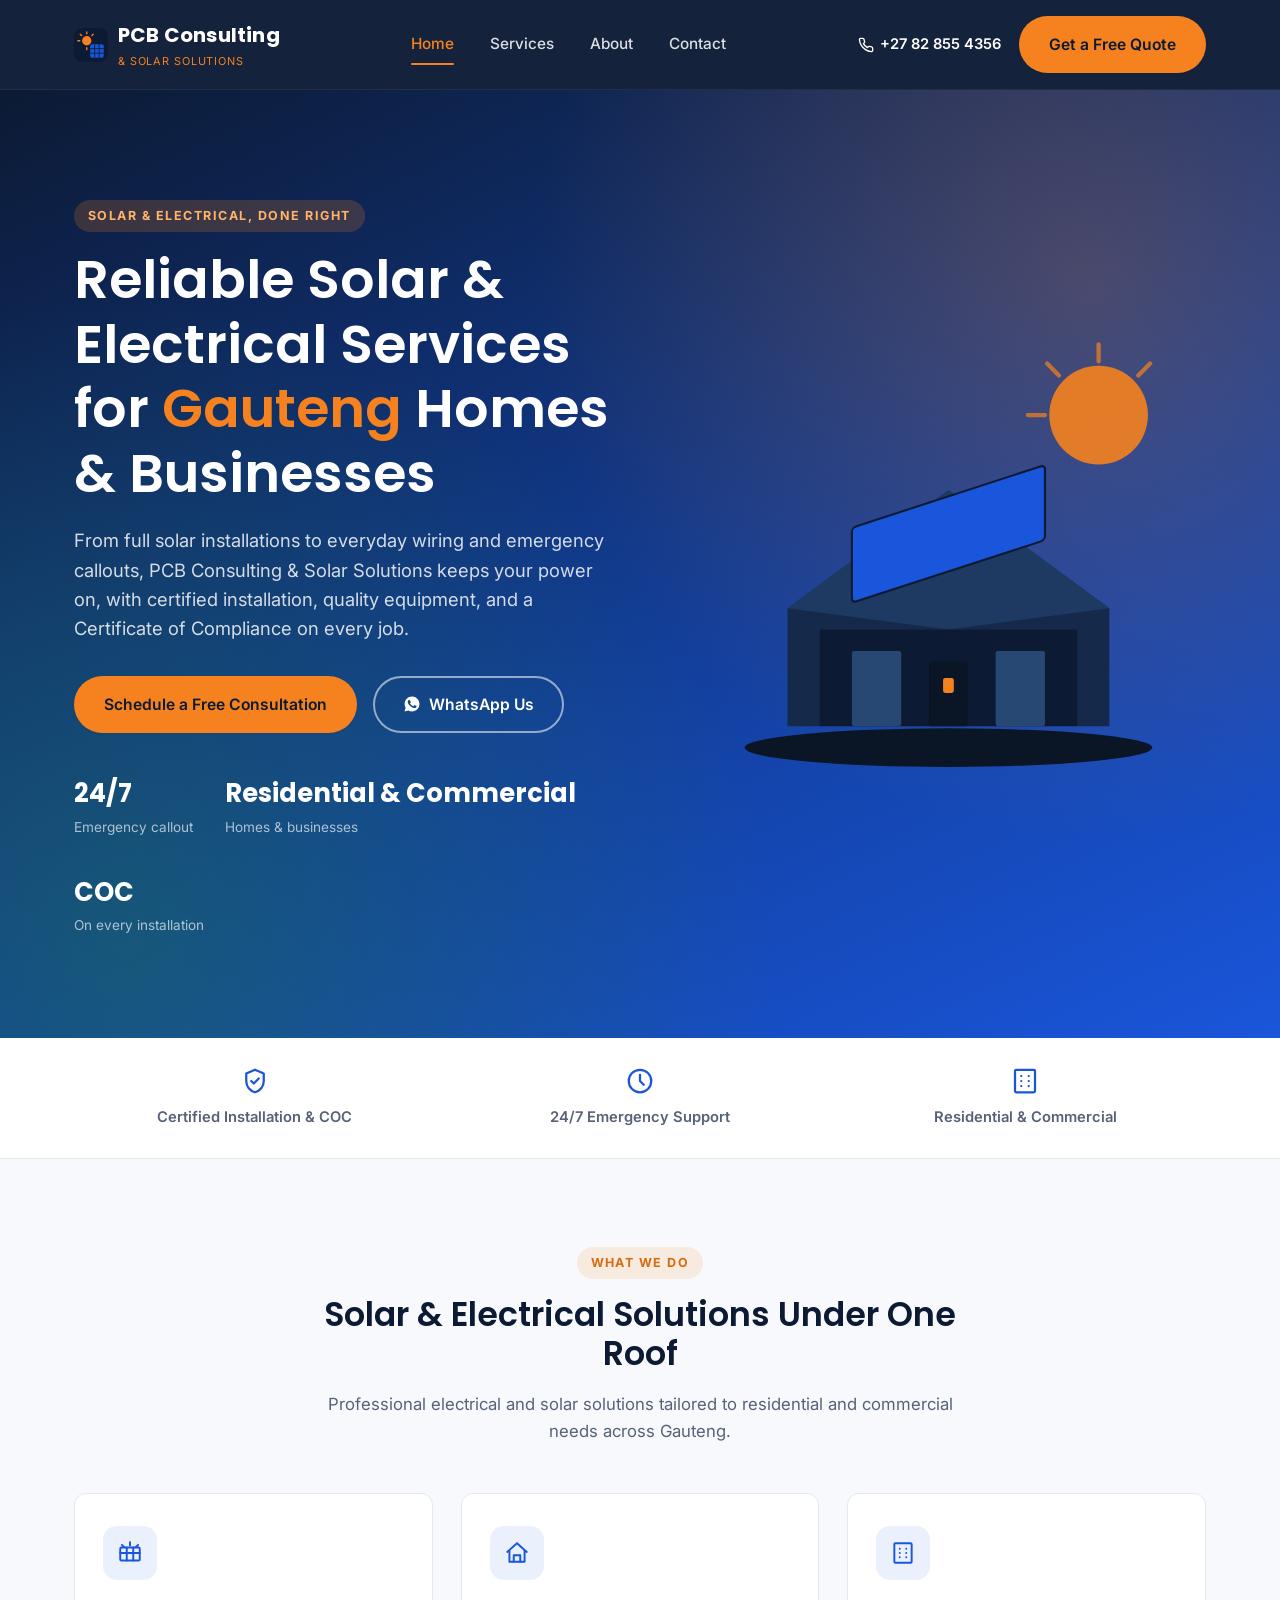
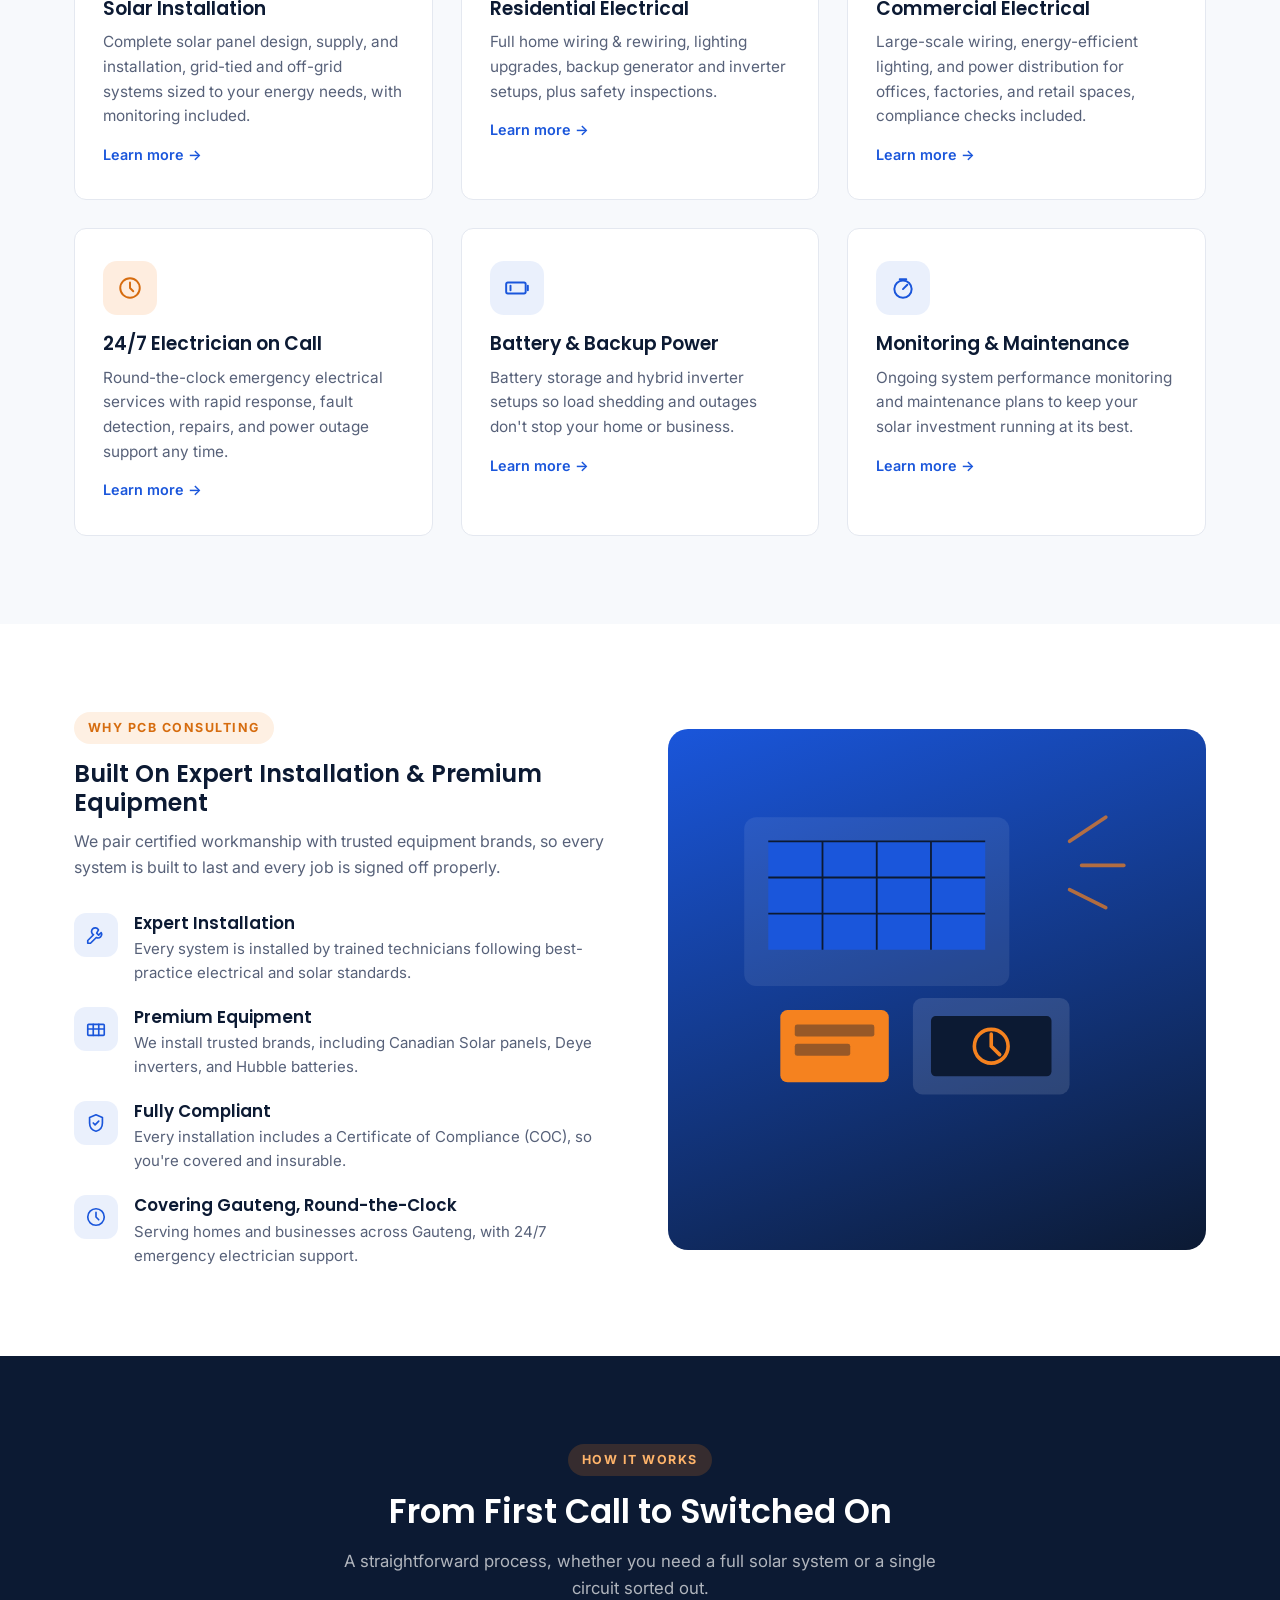
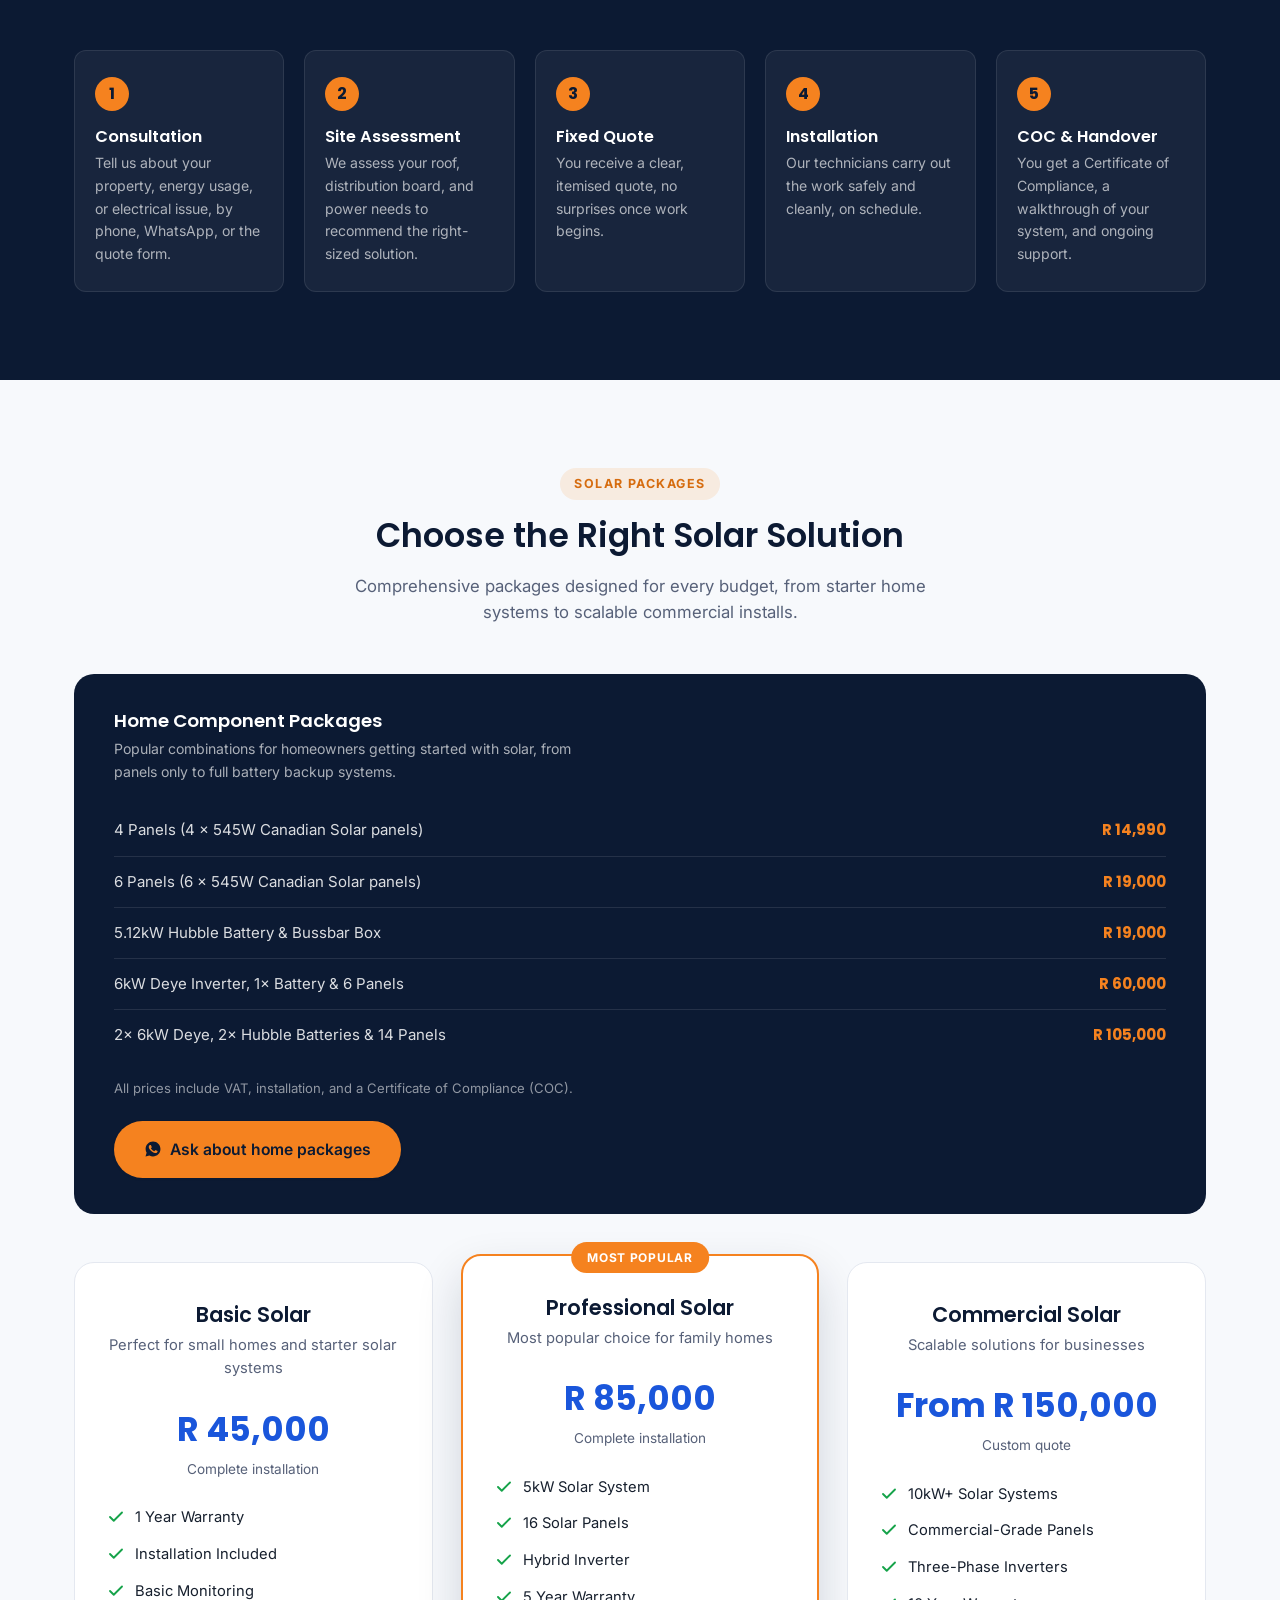
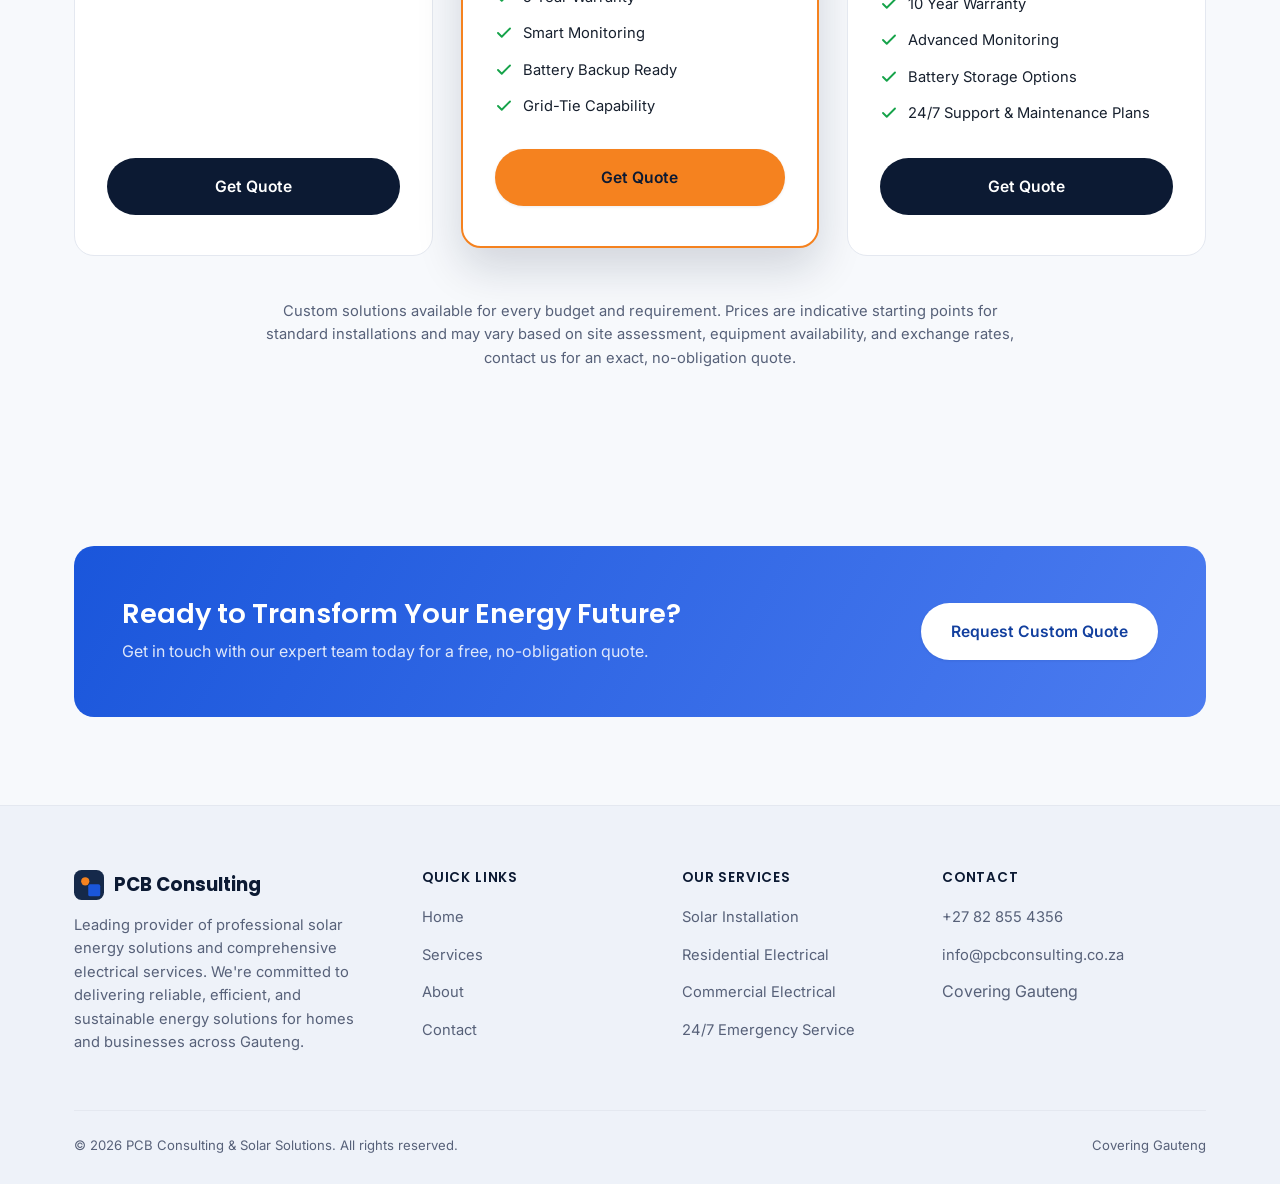
==== index.html @ 0353c585 "Content and design revisions from client feedback - Swap battery brand references from Shoto to Hubb" ====
<!DOCTYPE html>
<html lang="en-ZA">
<head>
<meta charset="UTF-8">
<meta name="viewport" content="width=device-width, initial-scale=1.0">
<title>PCB Consulting &amp; Solar Solutions | Solar &amp; Electrical Installers, Gauteng</title>
<meta name="description" content="PCB Consulting &amp; Solar Solutions provides residential and commercial solar installation, electrical wiring, and 24/7 emergency electrician services across Gauteng.">
<link rel="icon" type="image/svg+xml" href="favicon.svg">
<link rel="preconnect" href="https://fonts.googleapis.com">
<link rel="preconnect" href="https://fonts.gstatic.com" crossorigin>
<link href="https://fonts.googleapis.com/css2?family=Poppins:wght@500;600;700&family=Inter:wght@400;500;600;700&display=swap" rel="stylesheet">
<link rel="stylesheet" href="css/style.css">
</head>
<body>

<header class="site-header">
  <div class="nav-wrap">
    <a href="index.html" class="logo">
      <svg class="logo-mark" viewBox="0 0 40 40" fill="none" xmlns="http://www.w3.org/2000/svg" aria-hidden="true">
        <rect width="40" height="40" rx="10" fill="#0c1a33"/>
        <circle cx="15" cy="15" r="5.5" fill="#f5821f"/>
        <g stroke="#f5821f" stroke-width="1.6" stroke-linecap="round">
          <line x1="15" y1="4.5" x2="15" y2="6.8"/>
          <line x1="15" y1="23.2" x2="15" y2="25.5"/>
          <line x1="4.5" y1="15" x2="6.8" y2="15"/>
          <line x1="7.4" y1="7.4" x2="9" y2="9"/>
          <line x1="21" y1="21" x2="22.6" y2="22.6"/>
          <line x1="22.6" y1="7.4" x2="21" y2="9"/>
        </g>
        <g transform="translate(19,19)">
          <rect x="0" y="0" width="16" height="16" rx="2.5" fill="#1a56db"/>
          <path d="M0 5.3h16M0 10.6h16M5.3 0v16M10.6 0v16" stroke="#0c1a33" stroke-width="1"/>
        </g>
      </svg>
      <span>PCB Consulting<span class="logo-sub">&amp; Solar Solutions</span></span>
    </a>

    <nav class="nav-links" id="nav-links">
      <a href="index.html" class="active">Home</a>
      <a href="services.html">Services</a>
      <a href="about.html">About</a>
      <a href="contact.html">Contact</a>
    </nav>

    <div class="nav-actions">
      <a class="nav-phone" href="tel:+27828554356">
        <svg width="16" height="16" viewBox="0 0 24 24" fill="none" stroke="currentColor" stroke-width="2" stroke-linecap="round" stroke-linejoin="round"><path d="M22 16.92v3a2 2 0 01-2.18 2 19.79 19.79 0 01-8.63-3.07 19.5 19.5 0 01-6-6 19.79 19.79 0 01-3.07-8.67A2 2 0 014.11 2h3a2 2 0 012 1.72c.127.96.362 1.903.7 2.81a2 2 0 01-.45 2.11L8.09 9.91a16 16 0 006 6l1.27-1.27a2 2 0 012.11-.45c.907.338 1.85.573 2.81.7A2 2 0 0122 16.92z"/></svg>
        +27 82 855 4356
      </a>
      <a href="contact.html" class="btn btn-primary">Get a Free Quote</a>
      <button class="nav-toggle" id="nav-toggle" aria-label="Toggle navigation menu" aria-expanded="false" aria-controls="nav-links">
        <svg viewBox="0 0 24 24" fill="none" stroke="currentColor" stroke-width="2" stroke-linecap="round"><line x1="3" y1="6" x2="21" y2="6"/><line x1="3" y1="12" x2="21" y2="12"/><line x1="3" y1="18" x2="21" y2="18"/></svg>
      </button>
    </div>
  </div>
</header>

<!-- ===================== HERO ===================== -->
<section class="hero">
  <div class="container hero-grid">
    <div class="hero-copy">
      <span class="eyebrow" style="background:rgba(245,130,31,0.2); color:#ffb46a;">Solar &amp; Electrical, Done Right</span>
      <h1>Reliable Solar &amp; Electrical Services for <span>Gauteng</span> Homes &amp; Businesses</h1>
      <p class="hero-lede">From full solar installations to everyday wiring and emergency callouts, PCB Consulting &amp; Solar Solutions keeps your power on, with certified installation, quality equipment, and a Certificate of Compliance on every job.</p>
      <div class="hero-ctas">
        <a href="contact.html" class="btn btn-primary">Schedule a Free Consultation</a>
        <a href="https://wa.me/27828554356?text=Hi%20PCB%20Consulting%2C%20I%27d%20like%20a%20quote." target="_blank" rel="noopener" class="btn btn-outline">
          <svg width="18" height="18" viewBox="0 0 24 24" fill="currentColor" aria-hidden="true"><path d="M12.04 2C6.58 2 2.13 6.45 2.13 11.91c0 1.85.5 3.58 1.36 5.07L2 22l5.2-1.36a9.9 9.9 0 004.84 1.24h.01c5.46 0 9.9-4.45 9.9-9.91C21.96 6.45 17.5 2 12.04 2zm5.8 14.02c-.24.68-1.4 1.3-1.93 1.36-.5.06-1.03.24-3.46-.72-2.9-1.15-4.76-4.08-4.9-4.27-.14-.19-1.17-1.56-1.17-2.98 0-1.42.74-2.11 1-2.4.26-.29.57-.36.76-.36.19 0 .38 0 .55.01.18.01.42-.07.65.5.24.58.82 2 .89 2.14.07.14.12.31.02.5-.1.19-.15.31-.29.48-.15.17-.31.38-.44.51-.15.15-.3.31-.13.6.17.29.76 1.25 1.63 2.02 1.12 1 2.06 1.31 2.35 1.46.29.15.46.13.63-.08.17-.21.72-.84.92-1.13.19-.29.38-.24.64-.14.26.1 1.66.78 1.94.92.29.14.48.21.55.33.07.12.07.68-.17 1.36z"/></svg>
          WhatsApp Us
        </a>
      </div>
      <div class="hero-stats">
        <div class="hero-stat"><strong>24/7</strong><span>Emergency callout</span></div>
        <div class="hero-stat"><strong>Residential &amp; Commercial</strong><span>Homes &amp; businesses</span></div>
        <div class="hero-stat"><strong>COC</strong><span>On every installation</span></div>
      </div>
    </div>
    <div class="hero-art">
      <svg viewBox="0 0 480 420" fill="none" xmlns="http://www.w3.org/2000/svg" role="img" aria-label="Illustration of a house with rooftop solar panels and the sun">
        <ellipse cx="240" cy="380" rx="190" ry="18" fill="#0a1626"/>
        <circle cx="380" cy="70" r="46" fill="#f5821f" opacity="0.9"/>
        <g stroke="#f5821f" stroke-width="4" stroke-linecap="round" opacity="0.7">
          <line x1="380" y1="4" x2="380" y2="20"/>
          <line x1="314" y1="70" x2="330" y2="70"/>
          <line x1="332" y1="22" x2="343" y2="33"/>
          <line x1="428" y1="22" x2="417" y2="33"/>
        </g>
        <path d="M90 250 L240 140 L390 250 V360 H90 Z" fill="#15294a"/>
        <path d="M90 250 L240 140 L390 250 L240 270 Z" fill="#1e3a63"/>
        <rect x="120" y="270" width="240" height="90" fill="#0c1a33"/>
        <g transform="translate(150,175)">
          <rect x="0" y="0" width="180" height="70" rx="4" fill="#1a56db" stroke="#0c1a33" stroke-width="2" transform="skewY(-18)"/>
        </g>
        <g fill="#274873">
          <rect x="150" y="290" width="46" height="70" rx="2"/>
          <rect x="284" y="290" width="46" height="70" rx="2"/>
        </g>
        <rect x="222" y="300" width="36" height="60" rx="2" fill="#0a1626"/>
        <rect x="235" y="315" width="10" height="14" rx="2" fill="#f5821f"/>
      </svg>
    </div>
  </div>
</section>

<!-- ===================== TRUST BAR ===================== -->
<section class="trust-bar">
  <div class="container trust-grid">
    <div class="trust-item">
      <svg viewBox="0 0 24 24" fill="none" stroke="currentColor" stroke-width="1.8" stroke-linecap="round" stroke-linejoin="round"><path d="M12 3l7 3v6c0 4.5-3 8-7 9-4-1-7-4.5-7-9V6l7-3z"/><path d="M9 12l2 2 4-4"/></svg>
      Certified Installation &amp; COC
    </div>
    <div class="trust-item">
      <svg viewBox="0 0 24 24" fill="none" stroke="currentColor" stroke-width="1.8" stroke-linecap="round" stroke-linejoin="round"><circle cx="12" cy="12" r="9"/><path d="M12 7v5l3 3"/></svg>
      24/7 Emergency Support
    </div>
    <div class="trust-item">
      <svg viewBox="0 0 24 24" fill="none" stroke="currentColor" stroke-width="1.8" stroke-linecap="round" stroke-linejoin="round"><rect x="4" y="3" width="16" height="18" rx="1"/><path d="M9 8h.01M9 12h.01M9 16h.01M15 8h.01M15 12h.01M15 16h.01"/></svg>
      Residential &amp; Commercial
    </div>
  </div>
</section>

<!-- ===================== SERVICES OVERVIEW ===================== -->
<section class="services-section">
  <div class="container">
    <div class="section-head" data-reveal>
      <span class="eyebrow">What We Do</span>
      <h2>Solar &amp; Electrical Solutions Under One Roof</h2>
      <p>Professional electrical and solar solutions tailored to residential and commercial needs across Gauteng.</p>
    </div>
    <div class="grid-3">
      <div class="card" data-reveal>
        <div class="icon-badge">
          <svg viewBox="0 0 24 24" fill="none" stroke="currentColor" stroke-width="1.8" stroke-linecap="round" stroke-linejoin="round"><rect x="3" y="7" width="18" height="12" rx="1"/><path d="M3 12h18M9 7v12M15 7v12"/><path d="M12 2v3M4.5 4.5l2 2M19.5 4.5l-2 2"/></svg>
        </div>
        <h3>Solar Installation</h3>
        <p>Complete solar panel design, supply, and installation, grid-tied and off-grid systems sized to your energy needs, with monitoring included.</p>
        <a href="services.html#solar" class="card-link">Learn more →</a>
      </div>
      <div class="card" data-reveal>
        <div class="icon-badge">
          <svg viewBox="0 0 24 24" fill="none" stroke="currentColor" stroke-width="1.8" stroke-linecap="round" stroke-linejoin="round"><path d="M3 11l9-8 9 8"/><path d="M5 10v10h14V10"/><path d="M9 20v-6h6v6"/></svg>
        </div>
        <h3>Residential Electrical</h3>
        <p>Full home wiring &amp; rewiring, lighting upgrades, backup generator and inverter setups, plus safety inspections.</p>
        <a href="services.html#residential" class="card-link">Learn more →</a>
      </div>
      <div class="card" data-reveal>
        <div class="icon-badge">
          <svg viewBox="0 0 24 24" fill="none" stroke="currentColor" stroke-width="1.8" stroke-linecap="round" stroke-linejoin="round"><rect x="4" y="3" width="16" height="18" rx="1"/><path d="M9 8h.01M9 12h.01M9 16h.01M15 8h.01M15 12h.01M15 16h.01"/></svg>
        </div>
        <h3>Commercial Electrical</h3>
        <p>Large-scale wiring, energy-efficient lighting, and power distribution for offices, factories, and retail spaces, compliance checks included.</p>
        <a href="services.html#commercial" class="card-link">Learn more →</a>
      </div>
      <div class="card" data-reveal>
        <div class="icon-badge gold">
          <svg viewBox="0 0 24 24" fill="none" stroke="currentColor" stroke-width="1.8" stroke-linecap="round" stroke-linejoin="round"><circle cx="12" cy="12" r="9"/><path d="M12 7v5l3 3"/></svg>
        </div>
        <h3>24/7 Electrician on Call</h3>
        <p>Round-the-clock emergency electrical services with rapid response, fault detection, repairs, and power outage support any time.</p>
        <a href="services.html#emergency" class="card-link">Learn more →</a>
      </div>
      <div class="card" data-reveal>
        <div class="icon-badge">
          <svg viewBox="0 0 24 24" fill="none" stroke="currentColor" stroke-width="1.8" stroke-linecap="round" stroke-linejoin="round"><rect x="2" y="7" width="18" height="10" rx="1.5"/><line x1="22" y1="10" x2="22" y2="14"/><line x1="6" y1="10" x2="6" y2="14"/></svg>
        </div>
        <h3>Battery &amp; Backup Power</h3>
        <p>Battery storage and hybrid inverter setups so load shedding and outages don't stop your home or business.</p>
        <a href="services.html#solar" class="card-link">Learn more →</a>
      </div>
      <div class="card" data-reveal>
        <div class="icon-badge">
          <svg viewBox="0 0 24 24" fill="none" stroke="currentColor" stroke-width="1.8" stroke-linecap="round" stroke-linejoin="round"><circle cx="12" cy="13" r="8"/><path d="M12 13l4-4"/><path d="M9 4h6"/></svg>
        </div>
        <h3>Monitoring &amp; Maintenance</h3>
        <p>Ongoing system performance monitoring and maintenance plans to keep your solar investment running at its best.</p>
        <a href="services.html#solar" class="card-link">Learn more →</a>
      </div>
    </div>
  </div>
</section>

<!-- ===================== WHY CHOOSE US ===================== -->
<section class="why-section">
  <div class="container why-grid">
    <div data-reveal>
      <span class="eyebrow">Why PCB Consulting</span>
      <h2>Built On Expert Installation &amp; Premium Equipment</h2>
      <p style="color:var(--color-text-muted); margin-bottom:32px;">We pair certified workmanship with trusted equipment brands, so every system is built to last and every job is signed off properly.</p>
      <div class="why-list">
        <div class="why-item">
          <div class="icon-badge">
            <svg viewBox="0 0 24 24" fill="none" stroke="currentColor" stroke-width="1.8" stroke-linecap="round" stroke-linejoin="round"><path d="M14.7 6.3a4 4 0 10-5.4 5.4L3 18v3h3l6.3-6.3a4 4 0 005.4-5.4l-2.83 2.83-2.12-2.12L14.7 6.3z"/></svg>
          </div>
          <div>
            <h4>Expert Installation</h4>
            <p>Every system is installed by trained technicians following best-practice electrical and solar standards.</p>
          </div>
        </div>
        <div class="why-item">
          <div class="icon-badge">
            <svg viewBox="0 0 24 24" fill="none" stroke="currentColor" stroke-width="1.8" stroke-linecap="round" stroke-linejoin="round"><rect x="3" y="7" width="18" height="12" rx="1"/><path d="M3 12h18M9 7v12M15 7v12"/></svg>
          </div>
          <div>
            <h4>Premium Equipment</h4>
            <p>We install trusted brands, including Canadian Solar panels, Deye inverters, and Hubble batteries.</p>
          </div>
        </div>
        <div class="why-item">
          <div class="icon-badge">
            <svg viewBox="0 0 24 24" fill="none" stroke="currentColor" stroke-width="1.8" stroke-linecap="round" stroke-linejoin="round"><path d="M12 3l7 3v6c0 4.5-3 8-7 9-4-1-7-4.5-7-9V6l7-3z"/><path d="M9 12l2 2 4-4"/></svg>
          </div>
          <div>
            <h4>Fully Compliant</h4>
            <p>Every installation includes a Certificate of Compliance (COC), so you're covered and insurable.</p>
          </div>
        </div>
        <div class="why-item">
          <div class="icon-badge">
            <svg viewBox="0 0 24 24" fill="none" stroke="currentColor" stroke-width="1.8" stroke-linecap="round" stroke-linejoin="round"><circle cx="12" cy="12" r="9"/><path d="M12 7v5l3 3"/></svg>
          </div>
          <div>
            <h4>Covering Gauteng, Round-the-Clock</h4>
            <p>Serving homes and businesses across Gauteng, with 24/7 emergency electrician support.</p>
          </div>
        </div>
      </div>
    </div>
    <div class="why-art" data-reveal>
      <svg viewBox="0 0 380 360" fill="none" xmlns="http://www.w3.org/2000/svg" role="img" aria-label="Illustration of solar panel and battery equipment">
        <rect x="30" y="40" width="220" height="140" rx="10" fill="#ffffff" fill-opacity="0.08"/>
        <path d="M50 60h180v90H50z" fill="#1a56db"/>
        <path d="M50 60h180M50 90h180M50 120h180M95 60v90M140 60v90M185 60v90" stroke="#0c1a33" stroke-width="1.5"/>
        <rect x="60" y="200" width="90" height="60" rx="6" fill="#f5821f"/>
        <rect x="72" y="212" width="66" height="10" rx="2" fill="#0c1a33" opacity="0.4"/>
        <rect x="72" y="228" width="46" height="10" rx="2" fill="#0c1a33" opacity="0.4"/>
        <rect x="170" y="190" width="130" height="80" rx="8" fill="#ffffff" fill-opacity="0.12"/>
        <rect x="185" y="205" width="100" height="50" rx="4" fill="#0c1a33"/>
        <circle cx="235" cy="230" r="14" fill="none" stroke="#f5821f" stroke-width="3"/>
        <path d="M235 220v10l7 7" stroke="#f5821f" stroke-width="3" stroke-linecap="round"/>
        <g stroke="#f5821f" stroke-width="3" stroke-linecap="round" opacity="0.7">
          <line x1="300" y1="60" x2="330" y2="40"/>
          <line x1="310" y1="80" x2="345" y2="80"/>
          <line x1="300" y1="100" x2="330" y2="115"/>
        </g>
      </svg>
    </div>
  </div>
</section>

<!-- ===================== PROCESS ===================== -->
<section class="process-section">
  <div class="container">
    <div class="section-head" data-reveal>
      <span class="eyebrow" style="background:rgba(245,130,31,0.18); color:#ffb46a;">How It Works</span>
      <h2>From First Call to Switched On</h2>
      <p>A straightforward process, whether you need a full solar system or a single circuit sorted out.</p>
    </div>
    <div class="process-steps">
      <div class="process-step" data-reveal>
        <span class="step-num">1</span>
        <h4>Consultation</h4>
        <p>Tell us about your property, energy usage, or electrical issue, by phone, WhatsApp, or the quote form.</p>
      </div>
      <div class="process-step" data-reveal>
        <span class="step-num">2</span>
        <h4>Site Assessment</h4>
        <p>We assess your roof, distribution board, and power needs to recommend the right-sized solution.</p>
      </div>
      <div class="process-step" data-reveal>
        <span class="step-num">3</span>
        <h4>Fixed Quote</h4>
        <p>You receive a clear, itemised quote, no surprises once work begins.</p>
      </div>
      <div class="process-step" data-reveal>
        <span class="step-num">4</span>
        <h4>Installation</h4>
        <p>Our technicians carry out the work safely and cleanly, on schedule.</p>
      </div>
      <div class="process-step" data-reveal>
        <span class="step-num">5</span>
        <h4>COC &amp; Handover</h4>
        <p>You get a Certificate of Compliance, a walkthrough of your system, and ongoing support.</p>
      </div>
    </div>
  </div>
</section>

<!-- ===================== PRICING ===================== -->
<section class="pricing-section">
  <div class="container">
    <div class="section-head" data-reveal>
      <span class="eyebrow">Solar Packages</span>
      <h2>Choose the Right Solar Solution</h2>
      <p>Comprehensive packages designed for every budget, from starter home systems to scalable commercial installs.</p>
    </div>

    <div class="spec-table-wrap" data-reveal>
      <div class="spec-table-head">
        <div>
          <h3>Home Component Packages</h3>
          <p>Popular combinations for homeowners getting started with solar, from panels only to full battery backup systems.</p>
        </div>
      </div>
      <table class="spec-table">
        <tbody>
          <tr><td>4 Panels (4 × 545W Canadian Solar panels)</td><td>R 14,990</td></tr>
          <tr><td>6 Panels (6 × 545W Canadian Solar panels)</td><td>R 19,000</td></tr>
          <tr><td>5.12kW Hubble Battery &amp; Bussbar Box</td><td>R 19,000</td></tr>
          <tr><td>6kW Deye Inverter, 1× Battery &amp; 6 Panels</td><td>R 60,000</td></tr>
          <tr><td>2× 6kW Deye, 2× Hubble Batteries &amp; 14 Panels</td><td>R 105,000</td></tr>
        </tbody>
      </table>
      <p class="spec-table-foot">All prices include VAT, installation, and a Certificate of Compliance (COC).</p>
      <div class="spec-table-cta">
        <a href="https://wa.me/27828554356?text=Hi%20PCB%20Consulting%2C%20I%27d%20like%20a%20quote%20on%20a%20home%20solar%20package." target="_blank" rel="noopener" class="btn btn-primary">
          <svg width="18" height="18" viewBox="0 0 24 24" fill="currentColor" aria-hidden="true"><path d="M12.04 2C6.58 2 2.13 6.45 2.13 11.91c0 1.85.5 3.58 1.36 5.07L2 22l5.2-1.36a9.9 9.9 0 004.84 1.24h.01c5.46 0 9.9-4.45 9.9-9.91C21.96 6.45 17.5 2 12.04 2zm5.8 14.02c-.24.68-1.4 1.3-1.93 1.36-.5.06-1.03.24-3.46-.72-2.9-1.15-4.76-4.08-4.9-4.27-.14-.19-1.17-1.56-1.17-2.98 0-1.42.74-2.11 1-2.4.26-.29.57-.36.76-.36.19 0 .38 0 .55.01.18.01.42-.07.65.5.24.58.82 2 .89 2.14.07.14.12.31.02.5-.1.19-.15.31-.29.48-.15.17-.31.38-.44.51-.15.15-.3.31-.13.6.17.29.76 1.25 1.63 2.02 1.12 1 2.06 1.31 2.35 1.46.29.15.46.13.63-.08.17-.21.72-.84.92-1.13.19-.29.38-.24.64-.14.26.1 1.66.78 1.94.92.29.14.48.21.55.33.07.12.07.68-.17 1.36z"/></svg>
          Ask about home packages
        </a>
      </div>
    </div>

    <div class="pricing-grid">
      <div class="pricing-card" data-reveal>
        <h3>Basic Solar</h3>
        <p class="pricing-tagline">Perfect for small homes and starter solar systems</p>
        <div class="price">R 45,000</div>
        <div class="price-sub">Complete installation</div>
        <ul class="pricing-features">
          <li><svg viewBox="0 0 24 24" fill="none" stroke="currentColor" stroke-width="2.5" stroke-linecap="round" stroke-linejoin="round"><polyline points="20 6 9 17 4 12"/></svg>1 Year Warranty</li>
          <li><svg viewBox="0 0 24 24" fill="none" stroke="currentColor" stroke-width="2.5" stroke-linecap="round" stroke-linejoin="round"><polyline points="20 6 9 17 4 12"/></svg>Installation Included</li>
          <li><svg viewBox="0 0 24 24" fill="none" stroke="currentColor" stroke-width="2.5" stroke-linecap="round" stroke-linejoin="round"><polyline points="20 6 9 17 4 12"/></svg>Basic Monitoring</li>
        </ul>
        <a href="contact.html?package=Basic%20Solar" class="btn btn-dark btn-block">Get Quote</a>
      </div>

      <div class="pricing-card featured" data-reveal>
        <span class="pricing-badge">Most Popular</span>
        <h3>Professional Solar</h3>
        <p class="pricing-tagline">Most popular choice for family homes</p>
        <div class="price">R 85,000</div>
        <div class="price-sub">Complete installation</div>
        <ul class="pricing-features">
          <li><svg viewBox="0 0 24 24" fill="none" stroke="currentColor" stroke-width="2.5" stroke-linecap="round" stroke-linejoin="round"><polyline points="20 6 9 17 4 12"/></svg>5kW Solar System</li>
          <li><svg viewBox="0 0 24 24" fill="none" stroke="currentColor" stroke-width="2.5" stroke-linecap="round" stroke-linejoin="round"><polyline points="20 6 9 17 4 12"/></svg>16 Solar Panels</li>
          <li><svg viewBox="0 0 24 24" fill="none" stroke="currentColor" stroke-width="2.5" stroke-linecap="round" stroke-linejoin="round"><polyline points="20 6 9 17 4 12"/></svg>Hybrid Inverter</li>
          <li><svg viewBox="0 0 24 24" fill="none" stroke="currentColor" stroke-width="2.5" stroke-linecap="round" stroke-linejoin="round"><polyline points="20 6 9 17 4 12"/></svg>5 Year Warranty</li>
          <li><svg viewBox="0 0 24 24" fill="none" stroke="currentColor" stroke-width="2.5" stroke-linecap="round" stroke-linejoin="round"><polyline points="20 6 9 17 4 12"/></svg>Smart Monitoring</li>
          <li><svg viewBox="0 0 24 24" fill="none" stroke="currentColor" stroke-width="2.5" stroke-linecap="round" stroke-linejoin="round"><polyline points="20 6 9 17 4 12"/></svg>Battery Backup Ready</li>
          <li><svg viewBox="0 0 24 24" fill="none" stroke="currentColor" stroke-width="2.5" stroke-linecap="round" stroke-linejoin="round"><polyline points="20 6 9 17 4 12"/></svg>Grid-Tie Capability</li>
        </ul>
        <a href="contact.html?package=Professional%20Solar" class="btn btn-primary btn-block">Get Quote</a>
      </div>

      <div class="pricing-card" data-reveal>
        <h3>Commercial Solar</h3>
        <p class="pricing-tagline">Scalable solutions for businesses</p>
        <div class="price">From R 150,000</div>
        <div class="price-sub">Custom quote</div>
        <ul class="pricing-features">
          <li><svg viewBox="0 0 24 24" fill="none" stroke="currentColor" stroke-width="2.5" stroke-linecap="round" stroke-linejoin="round"><polyline points="20 6 9 17 4 12"/></svg>10kW+ Solar Systems</li>
          <li><svg viewBox="0 0 24 24" fill="none" stroke="currentColor" stroke-width="2.5" stroke-linecap="round" stroke-linejoin="round"><polyline points="20 6 9 17 4 12"/></svg>Commercial-Grade Panels</li>
          <li><svg viewBox="0 0 24 24" fill="none" stroke="currentColor" stroke-width="2.5" stroke-linecap="round" stroke-linejoin="round"><polyline points="20 6 9 17 4 12"/></svg>Three-Phase Inverters</li>
          <li><svg viewBox="0 0 24 24" fill="none" stroke="currentColor" stroke-width="2.5" stroke-linecap="round" stroke-linejoin="round"><polyline points="20 6 9 17 4 12"/></svg>10 Year Warranty</li>
          <li><svg viewBox="0 0 24 24" fill="none" stroke="currentColor" stroke-width="2.5" stroke-linecap="round" stroke-linejoin="round"><polyline points="20 6 9 17 4 12"/></svg>Advanced Monitoring</li>
          <li><svg viewBox="0 0 24 24" fill="none" stroke="currentColor" stroke-width="2.5" stroke-linecap="round" stroke-linejoin="round"><polyline points="20 6 9 17 4 12"/></svg>Battery Storage Options</li>
          <li><svg viewBox="0 0 24 24" fill="none" stroke="currentColor" stroke-width="2.5" stroke-linecap="round" stroke-linejoin="round"><polyline points="20 6 9 17 4 12"/></svg>24/7 Support &amp; Maintenance Plans</li>
        </ul>
        <a href="contact.html?package=Commercial%20Solar" class="btn btn-dark btn-block">Get Quote</a>
      </div>
    </div>

    <p class="pricing-note" data-reveal>Custom solutions available for every budget and requirement. Prices are indicative starting points for standard installations and may vary based on site assessment, equipment availability, and exchange rates, contact us for an exact, no-obligation quote.</p>
  </div>
</section>

<!-- ===================== CTA BAND ===================== -->
<section>
  <div class="container">
    <div class="cta-band" data-reveal>
      <div>
        <h2>Ready to Transform Your Energy Future?</h2>
        <p>Get in touch with our expert team today for a free, no-obligation quote.</p>
      </div>
      <a href="contact.html" class="btn btn-primary">Request Custom Quote</a>
    </div>
  </div>
</section>

<footer class="site-footer">
  <div class="container">
    <div class="footer-grid">
      <div class="footer-about">
        <div class="footer-logo">
          <svg class="logo-mark" viewBox="0 0 40 40" fill="none" xmlns="http://www.w3.org/2000/svg" aria-hidden="true">
            <rect width="40" height="40" rx="10" fill="#15294a"/>
            <circle cx="15" cy="15" r="5.5" fill="#f5821f"/>
            <g transform="translate(19,19)"><rect x="0" y="0" width="16" height="16" rx="2.5" fill="#1a56db"/></g>
          </svg>
          PCB Consulting
        </div>
        <p>Leading provider of professional solar energy solutions and comprehensive electrical services. We're committed to delivering reliable, efficient, and sustainable energy solutions for homes and businesses across Gauteng.</p>
      </div>
      <div>
        <h4>Quick Links</h4>
        <ul>
          <li><a href="index.html">Home</a></li>
          <li><a href="services.html">Services</a></li>
          <li><a href="about.html">About</a></li>
          <li><a href="contact.html">Contact</a></li>
        </ul>
      </div>
      <div>
        <h4>Our Services</h4>
        <ul>
          <li><a href="services.html#solar">Solar Installation</a></li>
          <li><a href="services.html#residential">Residential Electrical</a></li>
          <li><a href="services.html#commercial">Commercial Electrical</a></li>
          <li><a href="services.html#emergency">24/7 Emergency Service</a></li>
        </ul>
      </div>
      <div>
        <h4>Contact</h4>
        <ul>
          <li><a href="tel:+27828554356">+27 82 855 4356</a></li>
          <li><a href="mailto:info@pcbconsulting.co.za">info@pcbconsulting.co.za</a></li>
          <li>Covering Gauteng</li>
        </ul>
      </div>
    </div>
    <div class="footer-bottom">
      <span>&copy; <span id="year">2026</span> PCB Consulting &amp; Solar Solutions. All rights reserved.</span>
      <span>Covering Gauteng</span>
    </div>
  </div>
</footer>

<script src="js/main.js"></script>
</body>
</html>
---- css/style.css ----
/* ==========================================================================
   PCB Consulting — Stylesheet
   ========================================================================== */

:root {
  /* Brand palette — matched to PCB Consulting logo (blue + orange) */
  --color-primary: #1a56db;       /* PCB blue */
  --color-primary-dark: #123f9e;
  --color-primary-light: #4c7cf0;
  --color-navy: #0c1a33;          /* deep navy for header/footer */
  --color-navy-light: #15294a;
  --color-accent: #f5821f;        /* solar orange */
  --color-accent-dark: #d66c0f;
  --color-bg: #f7f9fc;
  --color-surface: #ffffff;
  --color-text: #17202e;
  --color-text-muted: #576179;
  --color-border: #e4e8f0;
  --color-success: #16a34a;       /* checklist green */

  --font-heading: 'Poppins', 'Segoe UI', system-ui, sans-serif;
  --font-body: 'Inter', 'Segoe UI', system-ui, sans-serif;

  --radius-sm: 6px;
  --radius-md: 12px;
  --radius-lg: 20px;

  --shadow-sm: 0 1px 3px rgba(12, 26, 51, 0.08);
  --shadow-md: 0 8px 24px rgba(12, 26, 51, 0.10);
  --shadow-lg: 0 20px 45px rgba(12, 26, 51, 0.16);

  --container-width: 1180px;
}

/* ---- Reset ---- */
*, *::before, *::after { box-sizing: border-box; }
html { scroll-behavior: smooth; }
body {
  margin: 0;
  font-family: var(--font-body);
  color: var(--color-text);
  background: var(--color-bg);
  line-height: 1.6;
  -webkit-font-smoothing: antialiased;
}
img { max-width: 100%; display: block; }
a { color: inherit; text-decoration: none; }
ul { list-style: none; margin: 0; padding: 0; }
h1, h2, h3, h4 {
  font-family: var(--font-heading);
  line-height: 1.2;
  margin: 0 0 0.5em;
  color: var(--color-navy);
  font-weight: 600;
}
p { margin: 0 0 1em; }
button { font-family: inherit; }

.container {
  max-width: var(--container-width);
  margin: 0 auto;
  padding: 0 24px;
}

section { padding: 88px 0; }
@media (max-width: 768px) {
  section { padding: 56px 0; }
}

.eyebrow {
  display: inline-block;
  font-size: 0.78rem;
  font-weight: 700;
  letter-spacing: 0.12em;
  text-transform: uppercase;
  color: var(--color-accent-dark);
  background: rgba(245, 130, 31, 0.12);
  padding: 6px 14px;
  border-radius: 999px;
  margin-bottom: 16px;
}

.section-head {
  max-width: 640px;
  margin: 0 auto 48px;
  text-align: center;
}
.section-head h2 { font-size: clamp(1.7rem, 2.6vw, 2.4rem); }
.section-head p { color: var(--color-text-muted); font-size: 1.05rem; }
.section-head.align-left { margin: 0 0 40px; text-align: left; }

/* ---- Buttons ---- */
.btn {
  display: inline-flex;
  align-items: center;
  gap: 8px;
  padding: 14px 28px;
  border-radius: 999px;
  font-weight: 600;
  font-size: 0.98rem;
  border: 2px solid transparent;
  cursor: pointer;
  transition: transform 0.15s ease, box-shadow 0.15s ease, background 0.15s ease, color 0.15s ease, border-color 0.15s ease;
  white-space: nowrap;
}
.btn-primary {
  background: var(--color-accent);
  color: var(--color-navy);
  box-shadow: var(--shadow-sm);
}
.btn-primary:hover { background: var(--color-accent-dark); transform: translateY(-2px); box-shadow: var(--shadow-md); }

.btn-outline {
  background: transparent;
  border-color: rgba(255, 255, 255, 0.55);
  color: #fff;
}
.btn-outline:hover { background: rgba(255, 255, 255, 0.12); border-color: #fff; }

.btn-dark {
  background: var(--color-navy);
  color: #fff;
}
.btn-dark:hover { background: var(--color-primary-dark); transform: translateY(-2px); box-shadow: var(--shadow-md); }

.btn-block { width: 100%; justify-content: center; }

/* ==========================================================================
   Header / Nav
   ========================================================================== */
.site-header {
  position: sticky;
  top: 0;
  z-index: 1000;
  background: rgba(12, 26, 51, 0.96);
  backdrop-filter: blur(6px);
  border-bottom: 1px solid rgba(255, 255, 255, 0.06);
}
.nav-wrap {
  display: flex;
  align-items: center;
  justify-content: space-between;
  padding: 16px 24px;
  max-width: var(--container-width);
  margin: 0 auto;
}
.logo {
  display: flex;
  align-items: center;
  gap: 10px;
  font-family: var(--font-heading);
  font-weight: 700;
  font-size: 1.25rem;
  color: #fff;
  letter-spacing: 0.01em;
}
.logo .logo-mark { width: 34px; height: 34px; flex-shrink: 0; }
.logo .logo-sub {
  display: block;
  font-family: var(--font-body);
  font-weight: 400;
  font-size: 0.68rem;
  letter-spacing: 0.08em;
  text-transform: uppercase;
  color: var(--color-accent);
  margin-top: 2px;
}

.nav-links {
  display: flex;
  align-items: center;
  gap: 36px;
}
.nav-links a {
  color: rgba(255, 255, 255, 0.85);
  font-weight: 500;
  font-size: 0.96rem;
  position: relative;
  padding: 6px 0;
  transition: color 0.15s ease;
}
.nav-links a:hover { color: #fff; }
.nav-links a.active { color: var(--color-accent); }
.nav-links a.active::after {
  content: "";
  position: absolute;
  left: 0; right: 0; bottom: -2px;
  height: 2px;
  background: var(--color-accent);
  border-radius: 2px;
}

.nav-actions { display: flex; align-items: center; gap: 18px; }
.nav-phone {
  color: #fff;
  font-weight: 600;
  font-size: 0.92rem;
  display: none;
}
.nav-phone svg { vertical-align: -3px; margin-right: 6px; }

.nav-toggle {
  display: none;
  background: none;
  border: none;
  cursor: pointer;
  padding: 8px;
  color: #fff;
}
.nav-toggle svg { width: 26px; height: 26px; }

@media (min-width: 900px) {
  .nav-phone { display: inline-flex; align-items: center; }
}

@media (max-width: 900px) {
  .nav-links {
    position: absolute;
    top: 100%;
    left: 0; right: 0;
    background: var(--color-navy);
    flex-direction: column;
    align-items: flex-start;
    gap: 0;
    padding: 8px 24px 20px;
    display: none;
    border-bottom: 1px solid rgba(255,255,255,0.08);
  }
  .nav-links.open { display: flex; }
  .nav-links a { width: 100%; padding: 12px 0; border-bottom: 1px solid rgba(255,255,255,0.06); }
  .nav-actions .btn { display: none; }
  .nav-toggle { display: inline-flex; }
}

/* ==========================================================================
   Hero
   ========================================================================== */
.hero {
  position: relative;
  overflow: hidden;
  background: linear-gradient(155deg, var(--color-navy) 0%, var(--color-primary-dark) 58%, var(--color-primary) 100%);
  color: #fff;
  padding: 110px 0 100px;
}
.hero::before {
  content: "";
  position: absolute;
  inset: 0;
  background-image:
    radial-gradient(circle at 85% 20%, rgba(245, 130, 31, 0.25), transparent 42%),
    radial-gradient(circle at 10% 90%, rgba(27, 110, 84, 0.5), transparent 45%);
  pointer-events: none;
}
.hero-grid {
  position: relative;
  display: grid;
  grid-template-columns: 1.05fr 0.95fr;
  gap: 48px;
  align-items: center;
}
@media (max-width: 900px) {
  .hero-grid { grid-template-columns: 1fr; }
  .hero-art { order: -1; max-width: 360px; margin: 0 auto; }
}
.hero h1 {
  color: #fff;
  font-size: clamp(2.2rem, 4.2vw, 3.4rem);
  margin-bottom: 20px;
}
.hero h1 span { color: var(--color-accent); }
.hero-lede {
  font-size: 1.15rem;
  color: rgba(255, 255, 255, 0.82);
  max-width: 540px;
  margin-bottom: 32px;
}
.hero-ctas { display: flex; gap: 16px; flex-wrap: wrap; margin-bottom: 40px; }

.hero-stats {
  display: flex;
  gap: 32px;
  flex-wrap: wrap;
}
.hero-stat strong {
  display: block;
  font-family: var(--font-heading);
  font-size: 1.6rem;
  color: #fff;
}
.hero-stat span {
  font-size: 0.85rem;
  color: rgba(255, 255, 255, 0.65);
}

.hero-art svg { width: 100%; height: auto; }

/* ---- Trust bar ---- */
.trust-bar {
  background: var(--color-surface);
  border-bottom: 1px solid var(--color-border);
  padding: 28px 0;
}
.trust-grid {
  display: grid;
  grid-template-columns: repeat(3, 1fr);
  gap: 24px;
  text-align: center;
}
@media (max-width: 800px) { .trust-grid { grid-template-columns: 1fr; } }
.trust-item {
  display: flex;
  flex-direction: column;
  align-items: center;
  gap: 10px;
  color: var(--color-text-muted);
  font-weight: 600;
  font-size: 0.92rem;
}
.trust-item svg { width: 30px; height: 30px; color: var(--color-primary); }

/* ==========================================================================
   Cards / Grids
   ========================================================================== */
.grid-3 { display: grid; grid-template-columns: repeat(3, 1fr); gap: 28px; }
.grid-2 { display: grid; grid-template-columns: repeat(2, 1fr); gap: 28px; }
@media (max-width: 900px) { .grid-3 { grid-template-columns: repeat(2, 1fr); } }
@media (max-width: 640px) { .grid-3, .grid-2 { grid-template-columns: 1fr; } }

.card {
  background: var(--color-surface);
  border: 1px solid var(--color-border);
  border-radius: var(--radius-md);
  padding: 32px 28px;
  transition: transform 0.2s ease, box-shadow 0.2s ease;
}
.card:hover { transform: translateY(-4px); box-shadow: var(--shadow-md); }
.card .icon-badge { margin-bottom: 18px; }
.card h3 { font-size: 1.18rem; margin-bottom: 10px; }
.card p { color: var(--color-text-muted); font-size: 0.96rem; margin-bottom: 0; }
.card a.card-link {
  display: inline-block;
  margin-top: 14px;
  color: var(--color-primary);
  font-weight: 600;
  font-size: 0.9rem;
}

.icon-badge {
  width: 54px; height: 54px;
  border-radius: 14px;
  background: rgba(26, 86, 219, 0.09);
  color: var(--color-primary);
  display: flex; align-items: center; justify-content: center;
}
.icon-badge svg { width: 26px; height: 26px; }
.icon-badge.gold { background: rgba(245, 130, 31, 0.14); color: var(--color-accent-dark); }

/* ==========================================================================
   Services section (home preview)
   ========================================================================== */
.services-section { background: var(--color-bg); }

/* ---- Why choose us ---- */
.why-section { background: var(--color-surface); }
.why-grid {
  display: grid;
  grid-template-columns: 1fr 1fr;
  gap: 56px;
  align-items: center;
}
@media (max-width: 900px) { .why-grid { grid-template-columns: 1fr; } }
.why-list { display: flex; flex-direction: column; gap: 22px; }
.why-item { display: flex; gap: 16px; }
.why-item .icon-badge { flex-shrink: 0; width: 44px; height: 44px; border-radius: 12px; }
.why-item .icon-badge svg { width: 22px; height: 22px; }
.why-item h4 { margin-bottom: 4px; font-size: 1.05rem; }
.why-item p { color: var(--color-text-muted); font-size: 0.94rem; margin: 0; }

.why-art {
  background: linear-gradient(160deg, var(--color-primary) 0%, var(--color-navy) 100%);
  border-radius: var(--radius-lg);
  padding: 40px;
  color: #fff;
}
.why-art svg { width: 100%; height: auto; }

/* ---- Process ---- */
.process-section { background: var(--color-navy); color: #fff; }
.process-section .section-head h2 { color: #fff; }
.process-section .section-head p { color: rgba(255,255,255,0.68); }
.process-steps {
  display: grid;
  grid-template-columns: repeat(5, 1fr);
  gap: 20px;
  counter-reset: step;
}
@media (max-width: 1000px) { .process-steps { grid-template-columns: repeat(3, 1fr); } }
@media (max-width: 640px) { .process-steps { grid-template-columns: 1fr; } }
.process-step {
  background: rgba(255,255,255,0.05);
  border: 1px solid rgba(255,255,255,0.09);
  border-radius: var(--radius-md);
  padding: 26px 20px;
  position: relative;
}
.process-step .step-num {
  display: inline-flex;
  align-items: center;
  justify-content: center;
  width: 34px; height: 34px;
  border-radius: 50%;
  background: var(--color-accent);
  color: var(--color-navy);
  font-weight: 700;
  font-family: var(--font-heading);
  margin-bottom: 16px;
}
.process-step h4 { color: #fff; font-size: 1.02rem; margin-bottom: 6px; }
.process-step p { color: rgba(255,255,255,0.65); font-size: 0.88rem; margin: 0; }

/* ---- CTA band ---- */
.cta-band {
  background: linear-gradient(120deg, var(--color-primary) 0%, var(--color-primary-light) 100%);
  color: #fff;
  border-radius: var(--radius-lg);
  padding: 52px 48px;
  display: flex;
  align-items: center;
  justify-content: space-between;
  gap: 32px;
  flex-wrap: wrap;
}
.cta-band h2 { color: #fff; margin-bottom: 8px; font-size: 1.7rem; }
.cta-band p { color: rgba(255,255,255,0.85); margin: 0; }
.cta-band .btn-primary { background: #fff; color: var(--color-primary-dark); }
.cta-band .btn-primary:hover { background: var(--color-accent); color: var(--color-navy); }

/* ---- Testimonial / quote ---- */
.quote-section { background: var(--color-bg); }
.quote-card {
  background: var(--color-surface);
  border: 1px solid var(--color-border);
  border-radius: var(--radius-lg);
  padding: 48px;
  text-align: center;
  max-width: 760px;
  margin: 0 auto;
}
.quote-card svg.quote-mark { width: 34px; height: 34px; color: var(--color-accent); margin-bottom: 18px; }
.quote-card p.quote-text {
  font-family: var(--font-heading);
  font-size: 1.3rem;
  color: var(--color-navy);
  font-weight: 500;
  margin-bottom: 20px;
}
.quote-attrib { color: var(--color-text-muted); font-size: 0.9rem; }

/* ==========================================================================
   Page header (interior pages)
   ========================================================================== */
.page-header {
  background: linear-gradient(155deg, var(--color-navy) 0%, var(--color-primary-dark) 100%);
  color: #fff;
  padding: 72px 0 56px;
  text-align: center;
}
.page-header .eyebrow { background: rgba(245,166,35,0.18); }
.page-header h1 { color: #fff; font-size: clamp(1.9rem, 3.4vw, 2.7rem); margin-bottom: 12px; }
.page-header p { color: rgba(255,255,255,0.78); max-width: 620px; margin: 0 auto; }
.breadcrumb { font-size: 0.85rem; color: rgba(255,255,255,0.6); margin-bottom: 18px; }
.breadcrumb a { color: rgba(255,255,255,0.85); }
.breadcrumb a:hover { color: var(--color-accent); }

/* ==========================================================================
   Services page detail
   ========================================================================== */
.service-detail {
  display: grid;
  grid-template-columns: 1fr 1fr;
  gap: 48px;
  align-items: center;
  padding: 56px 0;
  border-bottom: 1px solid var(--color-border);
}
.service-detail:last-of-type { border-bottom: none; }
.service-detail.reverse { direction: rtl; }
.service-detail.reverse > * { direction: ltr; }
@media (max-width: 860px) {
  .service-detail, .service-detail.reverse { grid-template-columns: 1fr; direction: ltr; }
}
.service-detail .icon-badge { width: 58px; height: 58px; margin-bottom: 18px; border-radius: 16px; }
.service-detail .icon-badge svg { width: 28px; height: 28px; }
.service-detail h3 { font-size: 1.5rem; }
.service-detail ul { margin-top: 16px; display: flex; flex-direction: column; gap: 10px; }
.service-detail ul li { display: flex; gap: 10px; color: var(--color-text-muted); font-size: 0.95rem; }
.service-detail ul li svg { width: 18px; height: 18px; color: var(--color-primary); flex-shrink: 0; margin-top: 2px; }

.service-art {
  background: var(--color-bg);
  border: 1px solid var(--color-border);
  border-radius: var(--radius-lg);
  padding: 36px;
}
.service-art svg { width: 100%; height: auto; }

/* ==========================================================================
   About page
   ========================================================================== */
.values-grid { display: grid; grid-template-columns: repeat(4, 1fr); gap: 24px; }
@media (max-width: 900px) { .values-grid { grid-template-columns: repeat(2, 1fr); } }
@media (max-width: 560px) { .values-grid { grid-template-columns: 1fr; } }

.mission-split {
  display: grid;
  grid-template-columns: 1fr 1fr;
  gap: 56px;
  align-items: center;
}
@media (max-width: 900px) { .mission-split { grid-template-columns: 1fr; } }

.placeholder-note {
  background: rgba(245, 130, 31, 0.1);
  border: 1px dashed var(--color-accent-dark);
  border-radius: var(--radius-md);
  padding: 18px 22px;
  font-size: 0.9rem;
  color: var(--color-text-muted);
  margin-top: 18px;
}
.placeholder-note strong { color: var(--color-navy); }

/* ==========================================================================
   Contact page
   ========================================================================== */
.contact-grid {
  display: grid;
  grid-template-columns: 0.95fr 1.05fr;
  gap: 48px;
  align-items: start;
}
@media (max-width: 900px) { .contact-grid { grid-template-columns: 1fr; } }

.contact-info-card {
  background: var(--color-navy);
  color: #fff;
  border-radius: var(--radius-lg);
  padding: 40px;
}
.contact-info-card h3 { color: #fff; }
.contact-row {
  display: flex;
  gap: 16px;
  padding: 18px 0;
  border-bottom: 1px solid rgba(255,255,255,0.1);
}
.contact-row:last-child { border-bottom: none; }
.contact-row .icon-badge { background: rgba(245,166,35,0.16); color: var(--color-accent); flex-shrink: 0; }
.contact-row h4 { color: #fff; font-size: 0.95rem; margin-bottom: 4px; }
.contact-row p, .contact-row a { color: rgba(255,255,255,0.75); font-size: 0.92rem; margin: 0; }
.contact-row a:hover { color: var(--color-accent); }

.service-area-box {
  margin-top: 28px;
  padding-top: 24px;
  border-top: 1px solid rgba(255,255,255,0.1);
}
.service-area-box h4 { color: #fff; font-size: 0.95rem; margin-bottom: 10px; }
.service-area-box p { color: rgba(255,255,255,0.7); font-size: 0.9rem; }

.contact-form-card {
  background: var(--color-surface);
  border: 1px solid var(--color-border);
  border-radius: var(--radius-lg);
  padding: 40px;
}
.form-row { display: grid; grid-template-columns: 1fr 1fr; gap: 18px; }
@media (max-width: 560px) { .form-row { grid-template-columns: 1fr; } }
.field { margin-bottom: 18px; }
.field label {
  display: block;
  font-weight: 600;
  font-size: 0.88rem;
  margin-bottom: 6px;
  color: var(--color-navy);
}
.field input,
.field select,
.field textarea {
  width: 100%;
  padding: 12px 14px;
  border: 1px solid var(--color-border);
  border-radius: var(--radius-sm);
  font-family: inherit;
  font-size: 0.95rem;
  background: #fbfdfc;
  transition: border-color 0.15s ease, box-shadow 0.15s ease;
}
.field input:focus,
.field select:focus,
.field textarea:focus {
  outline: none;
  border-color: var(--color-primary);
  box-shadow: 0 0 0 3px rgba(26, 86, 219, 0.12);
}
.field textarea { resize: vertical; min-height: 120px; }
.field-hint { font-size: 0.8rem; color: var(--color-text-muted); margin-top: 6px; }

.form-status {
  margin-top: 16px;
  padding: 14px 16px;
  border-radius: var(--radius-sm);
  font-size: 0.9rem;
  display: none;
}
.form-status.visible { display: block; }
.form-status.success { background: rgba(15,76,58,0.1); color: var(--color-primary-dark); border: 1px solid rgba(15,76,58,0.25); }

.map-embed {
  margin-top: 40px;
  border-radius: var(--radius-lg);
  overflow: hidden;
  border: 1px solid var(--color-border);
  background: var(--color-surface);
  padding: 48px;
  text-align: center;
  color: var(--color-text-muted);
}

/* ==========================================================================
   FAQ (contact page)
   ========================================================================== */
.faq-item {
  border-bottom: 1px solid var(--color-border);
  padding: 20px 0;
}
.faq-item summary {
  cursor: pointer;
  font-weight: 600;
  color: var(--color-navy);
  font-size: 1.02rem;
  list-style: none;
  display: flex;
  justify-content: space-between;
  align-items: center;
  gap: 16px;
}
.faq-item summary::-webkit-details-marker { display: none; }
.faq-item summary .chev { transition: transform 0.2s ease; flex-shrink: 0; color: var(--color-primary); }
.faq-item[open] summary .chev { transform: rotate(45deg); }
.faq-item p { color: var(--color-text-muted); margin: 14px 0 0; font-size: 0.95rem; }

/* ==========================================================================
   Footer
   ========================================================================== */
.site-footer {
  background: #eef2f9;
  color: var(--color-text-muted);
  padding: 64px 0 28px;
  border-top: 1px solid var(--color-border);
}
.footer-grid {
  display: grid;
  grid-template-columns: 1.4fr 1fr 1fr 1.2fr;
  gap: 40px;
  padding-bottom: 40px;
  border-bottom: 1px solid var(--color-border);
}
@media (max-width: 860px) { .footer-grid { grid-template-columns: 1fr 1fr; } }
@media (max-width: 560px) { .footer-grid { grid-template-columns: 1fr; } }
.footer-grid h4 {
  color: var(--color-navy);
  font-size: 0.85rem;
  letter-spacing: 0.06em;
  text-transform: uppercase;
  margin-bottom: 18px;
}
.footer-grid ul { display: flex; flex-direction: column; gap: 12px; }
.footer-grid a { color: var(--color-text-muted); font-size: 0.92rem; transition: color 0.15s ease; }
.footer-grid a:hover { color: var(--color-primary); }
.footer-about p { font-size: 0.92rem; color: var(--color-text-muted); max-width: 320px; }
.footer-logo { display: flex; align-items: center; gap: 10px; color: var(--color-navy); font-family: var(--font-heading); font-weight: 700; font-size: 1.15rem; margin-bottom: 14px; }
.footer-logo .logo-mark { width: 30px; height: 30px; }
.footer-bottom {
  display: flex;
  justify-content: space-between;
  align-items: center;
  flex-wrap: wrap;
  gap: 12px;
  padding-top: 24px;
  font-size: 0.82rem;
  color: var(--color-text-muted);
}
.footer-bottom a { color: var(--color-text-muted); }
.footer-bottom a:hover { color: var(--color-primary); }

/* ==========================================================================
   Reveal-on-scroll
   ========================================================================== */
[data-reveal] {
  opacity: 0;
  transform: translateY(18px);
  transition: opacity 0.6s ease, transform 0.6s ease;
}
[data-reveal].is-visible { opacity: 1; transform: translateY(0); }

/* Reduced motion */
@media (prefers-reduced-motion: reduce) {
  html { scroll-behavior: auto; }
  [data-reveal] { opacity: 1; transform: none; transition: none; }
  .card:hover, .btn:hover { transform: none; }
}

/* ==========================================================================
   Pricing (Solar Packages)
   ========================================================================== */
.pricing-section { background: var(--color-bg); }
.pricing-grid {
  display: grid;
  grid-template-columns: repeat(3, 1fr);
  gap: 28px;
  align-items: stretch;
}
@media (max-width: 960px) { .pricing-grid { grid-template-columns: 1fr; max-width: 460px; margin: 0 auto; } }

.pricing-card {
  position: relative;
  background: var(--color-surface);
  border: 1px solid var(--color-border);
  border-radius: var(--radius-lg);
  padding: 40px 32px;
  display: flex;
  flex-direction: column;
  text-align: center;
}
.pricing-card.featured {
  border: 2px solid var(--color-accent);
  box-shadow: var(--shadow-lg);
  transform: translateY(-8px);
}
@media (max-width: 960px) { .pricing-card.featured { transform: none; } }

.pricing-badge {
  position: absolute;
  top: -14px; left: 50%;
  transform: translateX(-50%);
  background: var(--color-accent);
  color: #fff;
  font-size: 0.75rem;
  font-weight: 700;
  letter-spacing: 0.06em;
  text-transform: uppercase;
  padding: 6px 16px;
  border-radius: 999px;
  white-space: nowrap;
}

.pricing-card h3 { font-size: 1.3rem; margin-bottom: 6px; }
.pricing-card .pricing-tagline { color: var(--color-text-muted); font-size: 0.92rem; margin-bottom: 22px; }
.pricing-card .price {
  font-family: var(--font-heading);
  font-size: 2.1rem;
  font-weight: 700;
  color: var(--color-primary);
  margin-bottom: 2px;
}
.pricing-card .price small { font-size: 0.95rem; font-weight: 500; color: var(--color-text-muted); }
.pricing-card .price-sub { font-size: 0.85rem; color: var(--color-text-muted); margin-bottom: 26px; }

.pricing-features {
  display: flex;
  flex-direction: column;
  gap: 13px;
  text-align: left;
  margin-bottom: 30px;
  flex-grow: 1;
}
.pricing-features li {
  display: flex;
  align-items: flex-start;
  gap: 10px;
  font-size: 0.92rem;
  color: var(--color-text);
}
.pricing-features li svg { width: 18px; height: 18px; color: var(--color-success); flex-shrink: 0; margin-top: 2px; }

.pricing-note {
  max-width: 760px;
  margin: 44px auto 0;
  text-align: center;
  color: var(--color-text-muted);
  font-size: 0.92rem;
}

/* ---- Home component packages table ---- */
.spec-table-wrap {
  background: var(--color-navy);
  border-radius: var(--radius-lg);
  padding: 36px 40px;
  margin-bottom: 48px;
  color: #fff;
}
.spec-table-head {
  display: flex;
  justify-content: space-between;
  align-items: flex-start;
  gap: 20px;
  flex-wrap: wrap;
  margin-bottom: 22px;
}
.spec-table-head h3 { color: #fff; font-size: 1.15rem; margin-bottom: 6px; }
.spec-table-head p { color: rgba(255,255,255,0.65); font-size: 0.88rem; margin: 0; max-width: 480px; }
.spec-table {
  width: 100%;
  border-collapse: collapse;
}
.spec-table tr { border-top: 1px solid rgba(255,255,255,0.1); }
.spec-table tr:first-child { border-top: none; }
.spec-table td {
  padding: 13px 0;
  font-size: 0.94rem;
  color: rgba(255,255,255,0.85);
}
.spec-table td:last-child {
  text-align: right;
  font-weight: 700;
  color: var(--color-accent);
  font-family: var(--font-heading);
  white-space: nowrap;
}
.spec-table-foot {
  margin-top: 18px;
  font-size: 0.82rem;
  color: rgba(255,255,255,0.55);
}
.spec-table-cta { margin-top: 22px; }

/* ---- Utility ---- */
.text-center { text-align: center; }
.mt-40 { margin-top: 40px; }
.mb-0 { margin-bottom: 0; }
.visually-hidden {
  position: absolute; width: 1px; height: 1px; overflow: hidden;
  clip: rect(0,0,0,0); white-space: nowrap; border: 0; padding: 0; margin: -1px;
}
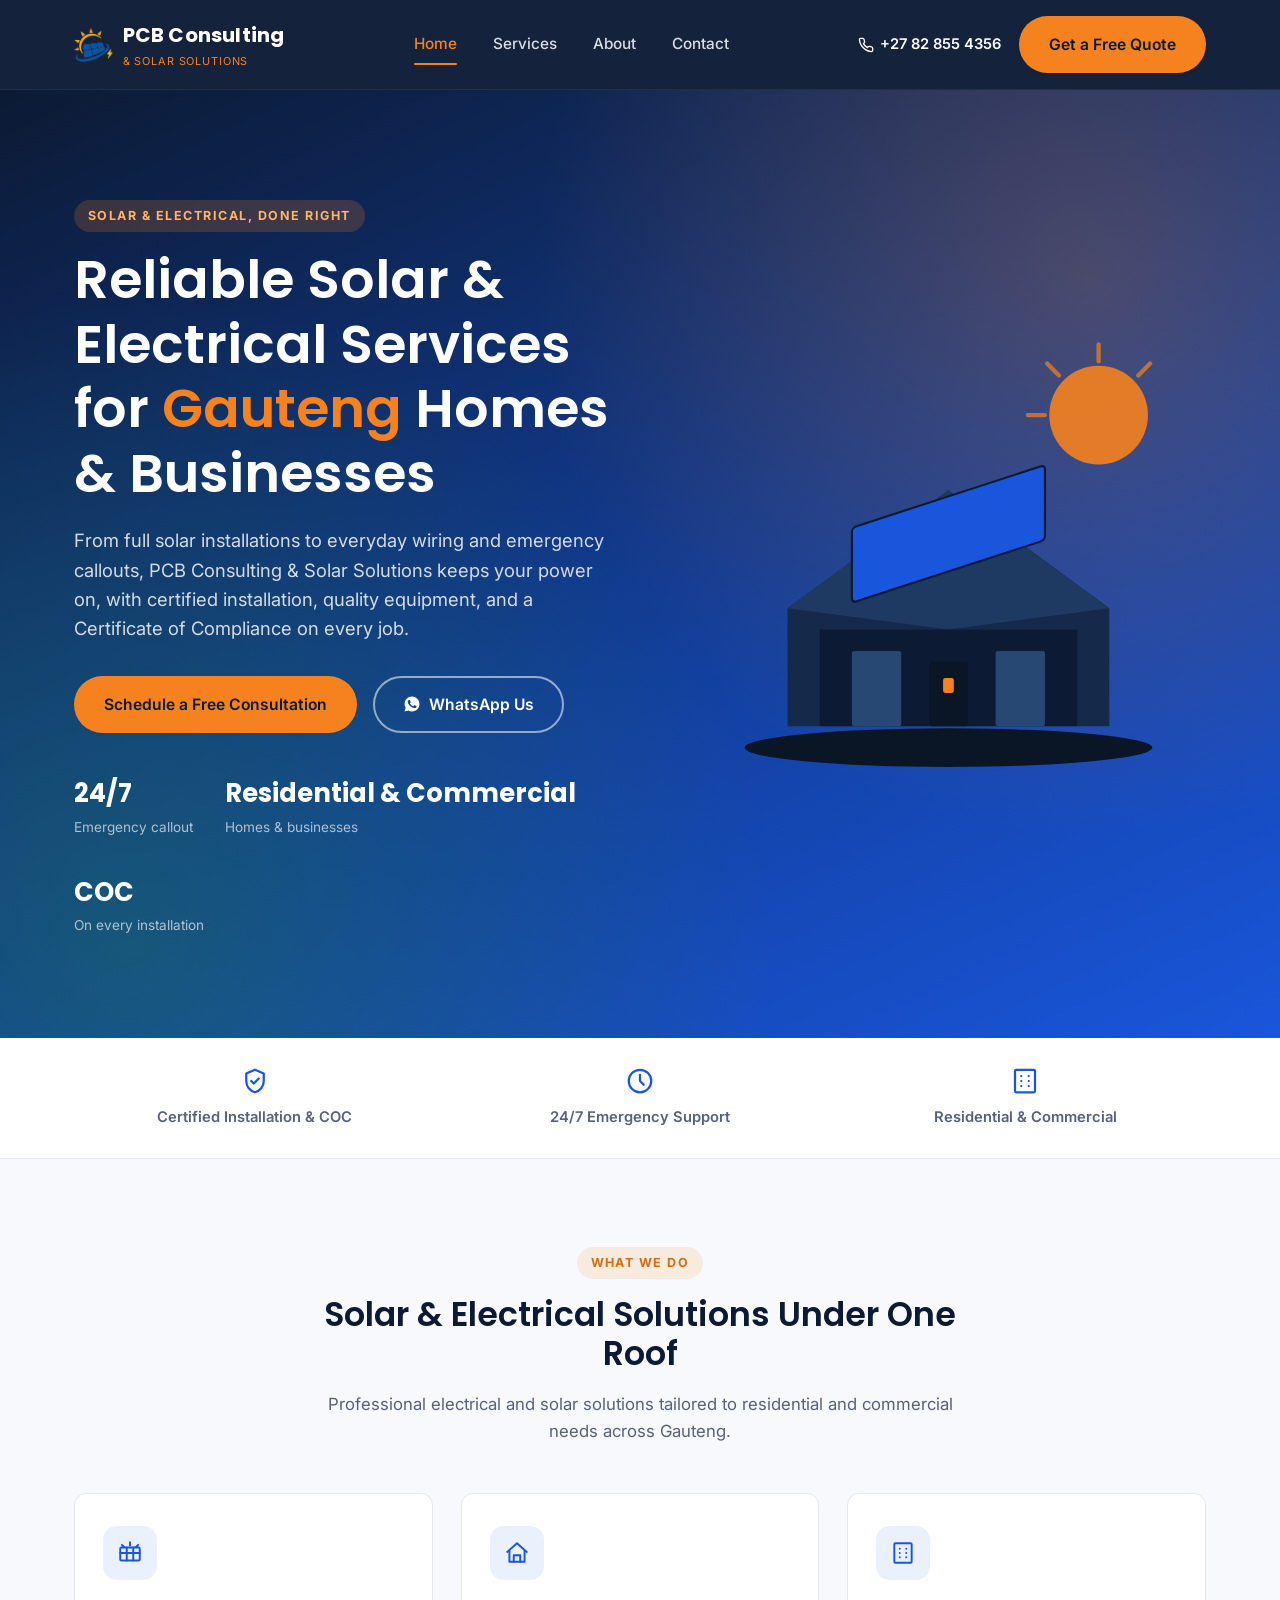
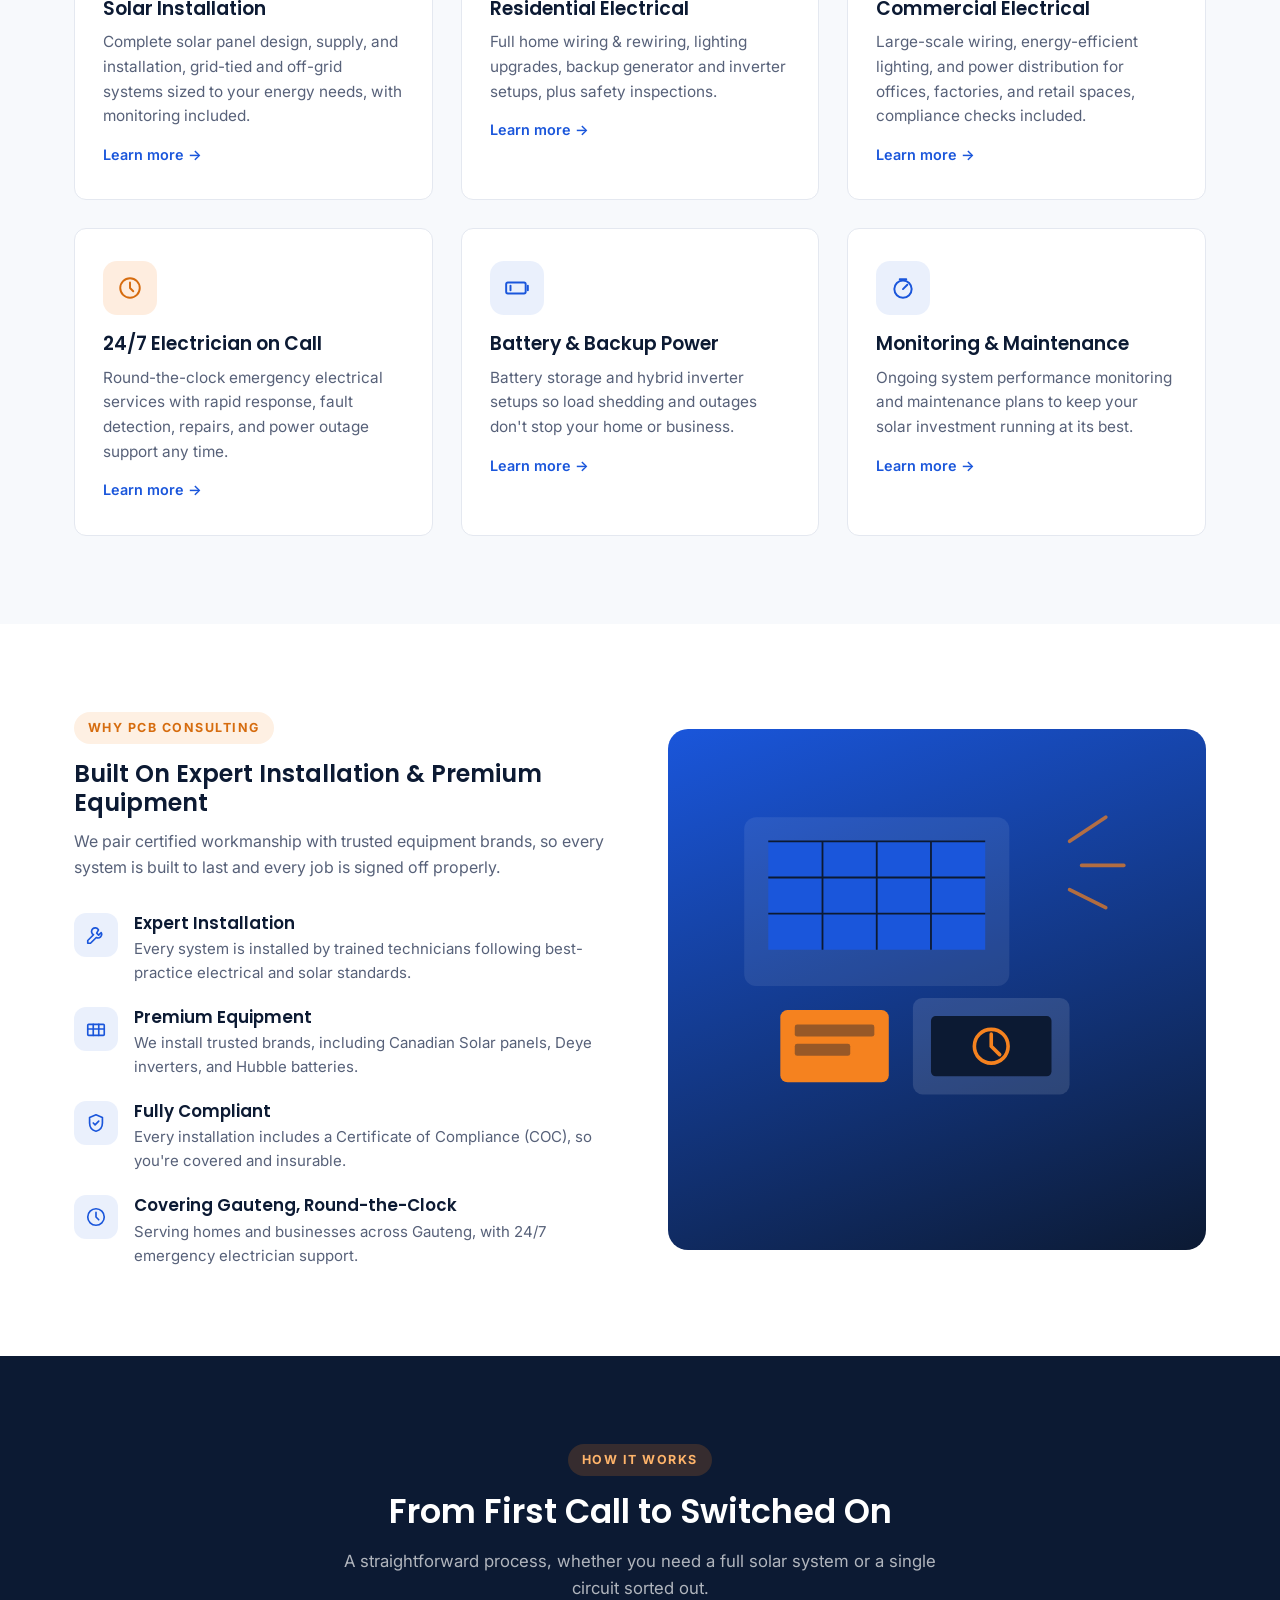
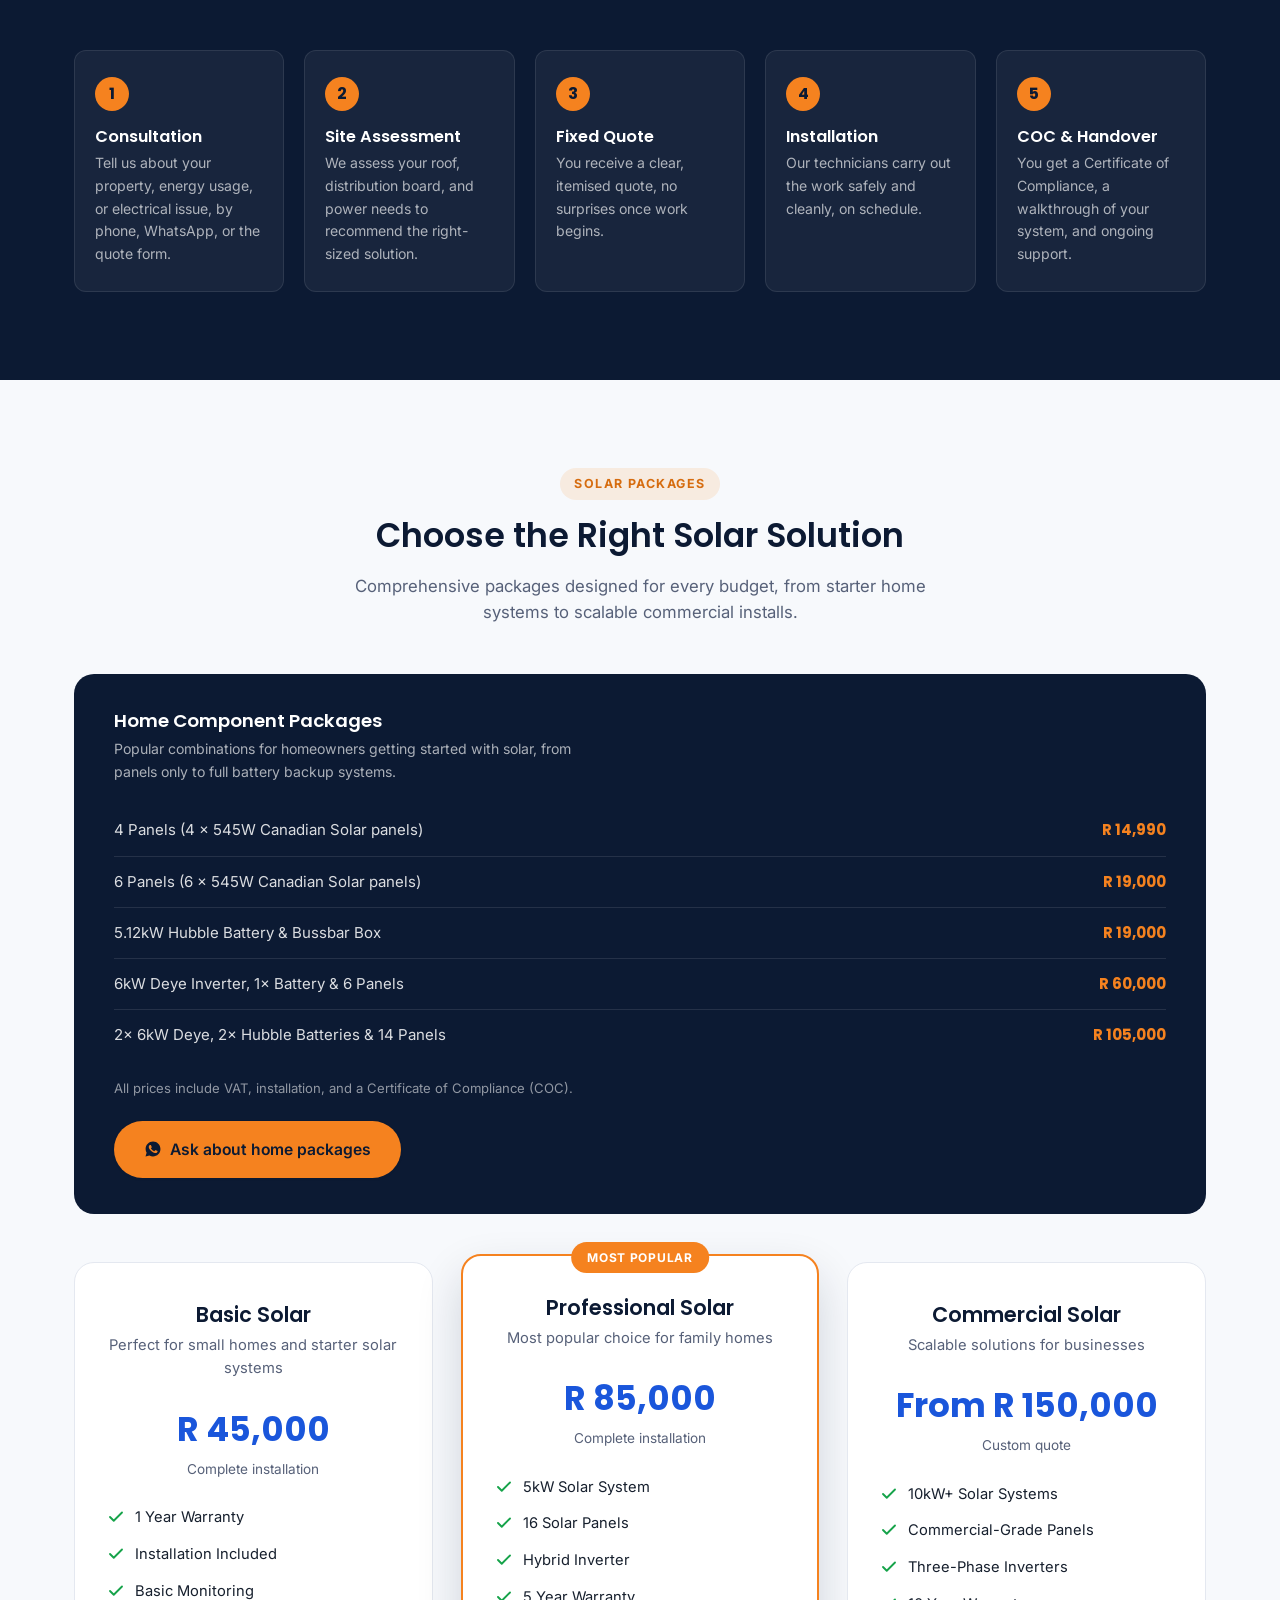
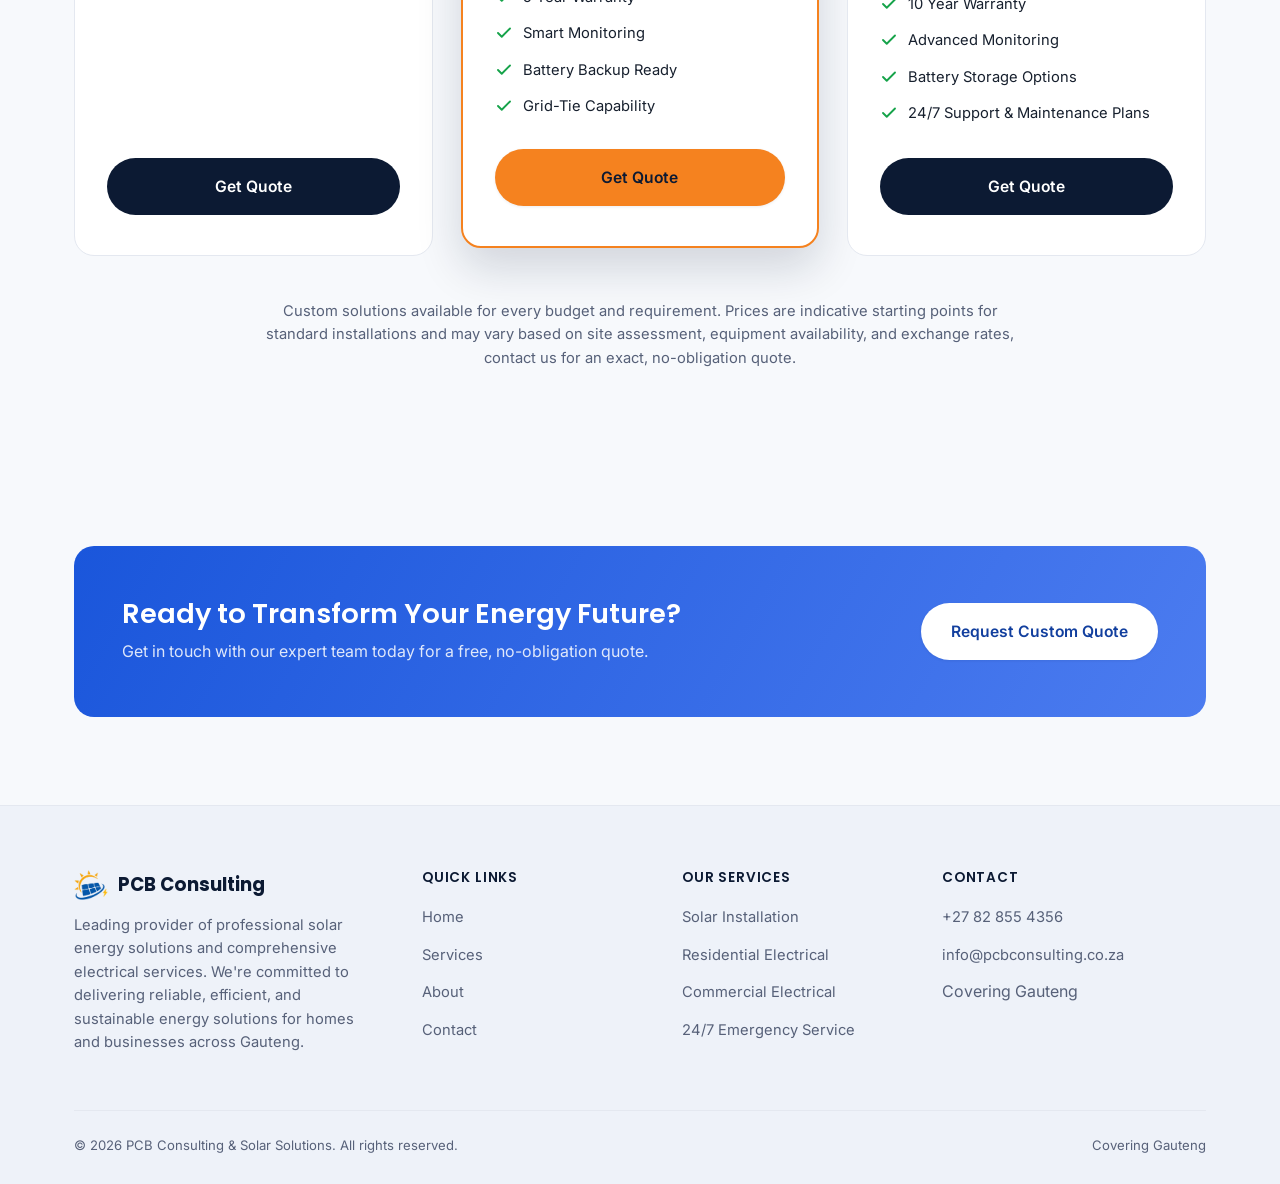
==== commit 7e38303b: "Replace placeholder logo with the real PCB Consulting logo Cut the icon mark and full lockup out of " ====
--- a/index.html
+++ b/index.html
@@ -5,7 +5,7 @@
 <meta name="viewport" content="width=device-width, initial-scale=1.0">
 <title>PCB Consulting &amp; Solar Solutions | Solar &amp; Electrical Installers, Gauteng</title>
 <meta name="description" content="PCB Consulting &amp; Solar Solutions provides residential and commercial solar installation, electrical wiring, and 24/7 emergency electrician services across Gauteng.">
-<link rel="icon" type="image/svg+xml" href="favicon.svg">
+<link rel="icon" type="image/png" href="assets/favicon.png">
 <link rel="preconnect" href="https://fonts.googleapis.com">
 <link rel="preconnect" href="https://fonts.gstatic.com" crossorigin>
 <link href="https://fonts.googleapis.com/css2?family=Poppins:wght@500;600;700&family=Inter:wght@400;500;600;700&display=swap" rel="stylesheet">
@@ -16,22 +16,7 @@
 <header class="site-header">
   <div class="nav-wrap">
     <a href="index.html" class="logo">
-      <svg class="logo-mark" viewBox="0 0 40 40" fill="none" xmlns="http://www.w3.org/2000/svg" aria-hidden="true">
-        <rect width="40" height="40" rx="10" fill="#0c1a33"/>
-        <circle cx="15" cy="15" r="5.5" fill="#f5821f"/>
-        <g stroke="#f5821f" stroke-width="1.6" stroke-linecap="round">
-          <line x1="15" y1="4.5" x2="15" y2="6.8"/>
-          <line x1="15" y1="23.2" x2="15" y2="25.5"/>
-          <line x1="4.5" y1="15" x2="6.8" y2="15"/>
-          <line x1="7.4" y1="7.4" x2="9" y2="9"/>
-          <line x1="21" y1="21" x2="22.6" y2="22.6"/>
-          <line x1="22.6" y1="7.4" x2="21" y2="9"/>
-        </g>
-        <g transform="translate(19,19)">
-          <rect x="0" y="0" width="16" height="16" rx="2.5" fill="#1a56db"/>
-          <path d="M0 5.3h16M0 10.6h16M5.3 0v16M10.6 0v16" stroke="#0c1a33" stroke-width="1"/>
-        </g>
-      </svg>
+      <img src="assets/logo-mark.png" class="logo-mark" alt="PCB Consulting logo">
       <span>PCB Consulting<span class="logo-sub">&amp; Solar Solutions</span></span>
     </a>
 
@@ -393,11 +378,7 @@
     <div class="footer-grid">
       <div class="footer-about">
         <div class="footer-logo">
-          <svg class="logo-mark" viewBox="0 0 40 40" fill="none" xmlns="http://www.w3.org/2000/svg" aria-hidden="true">
-            <rect width="40" height="40" rx="10" fill="#15294a"/>
-            <circle cx="15" cy="15" r="5.5" fill="#f5821f"/>
-            <g transform="translate(19,19)"><rect x="0" y="0" width="16" height="16" rx="2.5" fill="#1a56db"/></g>
-          </svg>
+          <img src="assets/logo-mark.png" class="logo-mark" alt="PCB Consulting logo">
           PCB Consulting
         </div>
         <p>Leading provider of professional solar energy solutions and comprehensive electrical services. We're committed to delivering reliable, efficient, and sustainable energy solutions for homes and businesses across Gauteng.</p>
--- a/css/style.css
+++ b/css/style.css
@@ -154,7 +154,7 @@
   color: #fff;
   letter-spacing: 0.01em;
 }
-.logo .logo-mark { width: 34px; height: 34px; flex-shrink: 0; }
+.logo .logo-mark { height: 34px; width: auto; flex-shrink: 0; }
 .logo .logo-sub {
   display: block;
   font-family: var(--font-body);
@@ -384,6 +384,18 @@
 }
 .why-art svg { width: 100%; height: auto; }
 
+.logo-showcase {
+  background: var(--color-surface);
+  border: 1px solid var(--color-border);
+  border-radius: var(--radius-lg);
+  padding: 48px;
+  box-shadow: var(--shadow-md);
+  display: flex;
+  align-items: center;
+  justify-content: center;
+}
+.logo-showcase img { width: 100%; max-width: 300px; height: auto; }
+
 /* ---- Process ---- */
 .process-section { background: var(--color-navy); color: #fff; }
 .process-section .section-head h2 { color: #fff; }
@@ -680,7 +692,7 @@
 .footer-grid a:hover { color: var(--color-primary); }
 .footer-about p { font-size: 0.92rem; color: var(--color-text-muted); max-width: 320px; }
 .footer-logo { display: flex; align-items: center; gap: 10px; color: var(--color-navy); font-family: var(--font-heading); font-weight: 700; font-size: 1.15rem; margin-bottom: 14px; }
-.footer-logo .logo-mark { width: 30px; height: 30px; }
+.footer-logo .logo-mark { height: 30px; width: auto; }
 .footer-bottom {
   display: flex;
   justify-content: space-between;
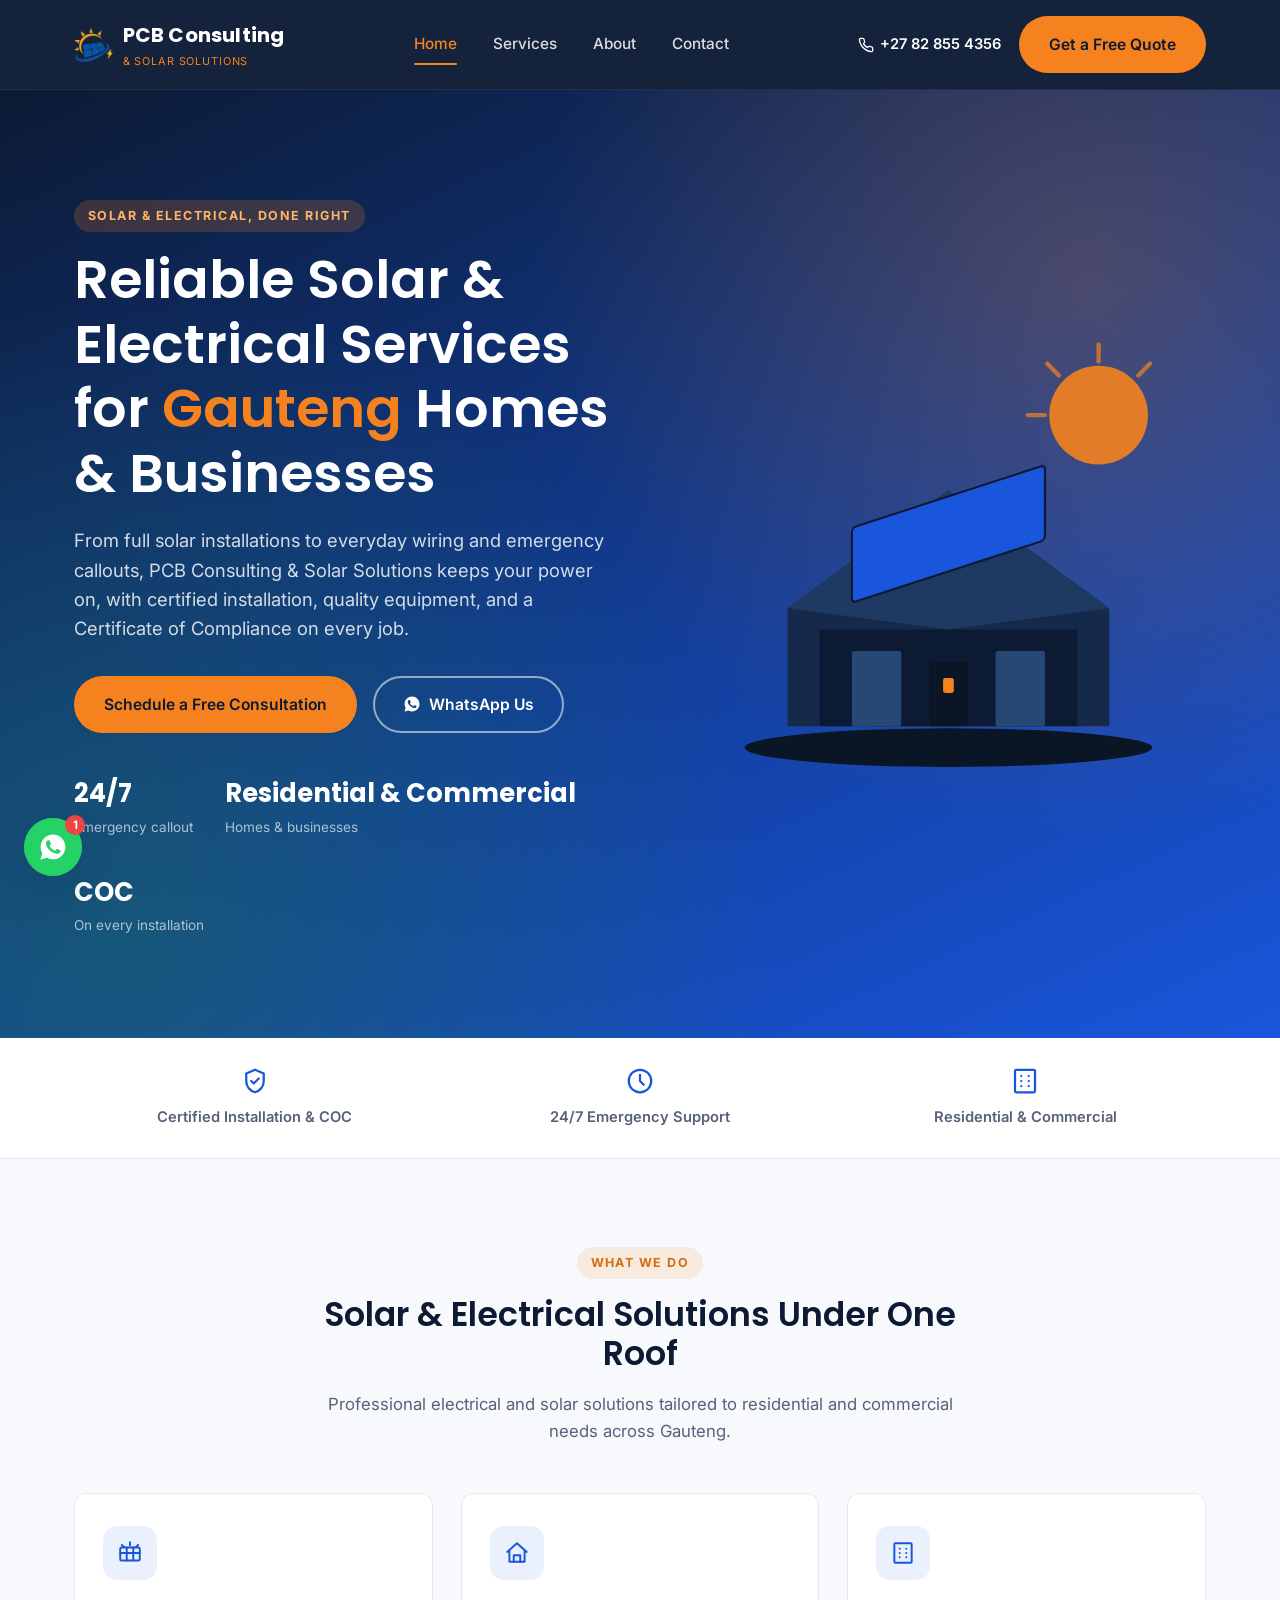
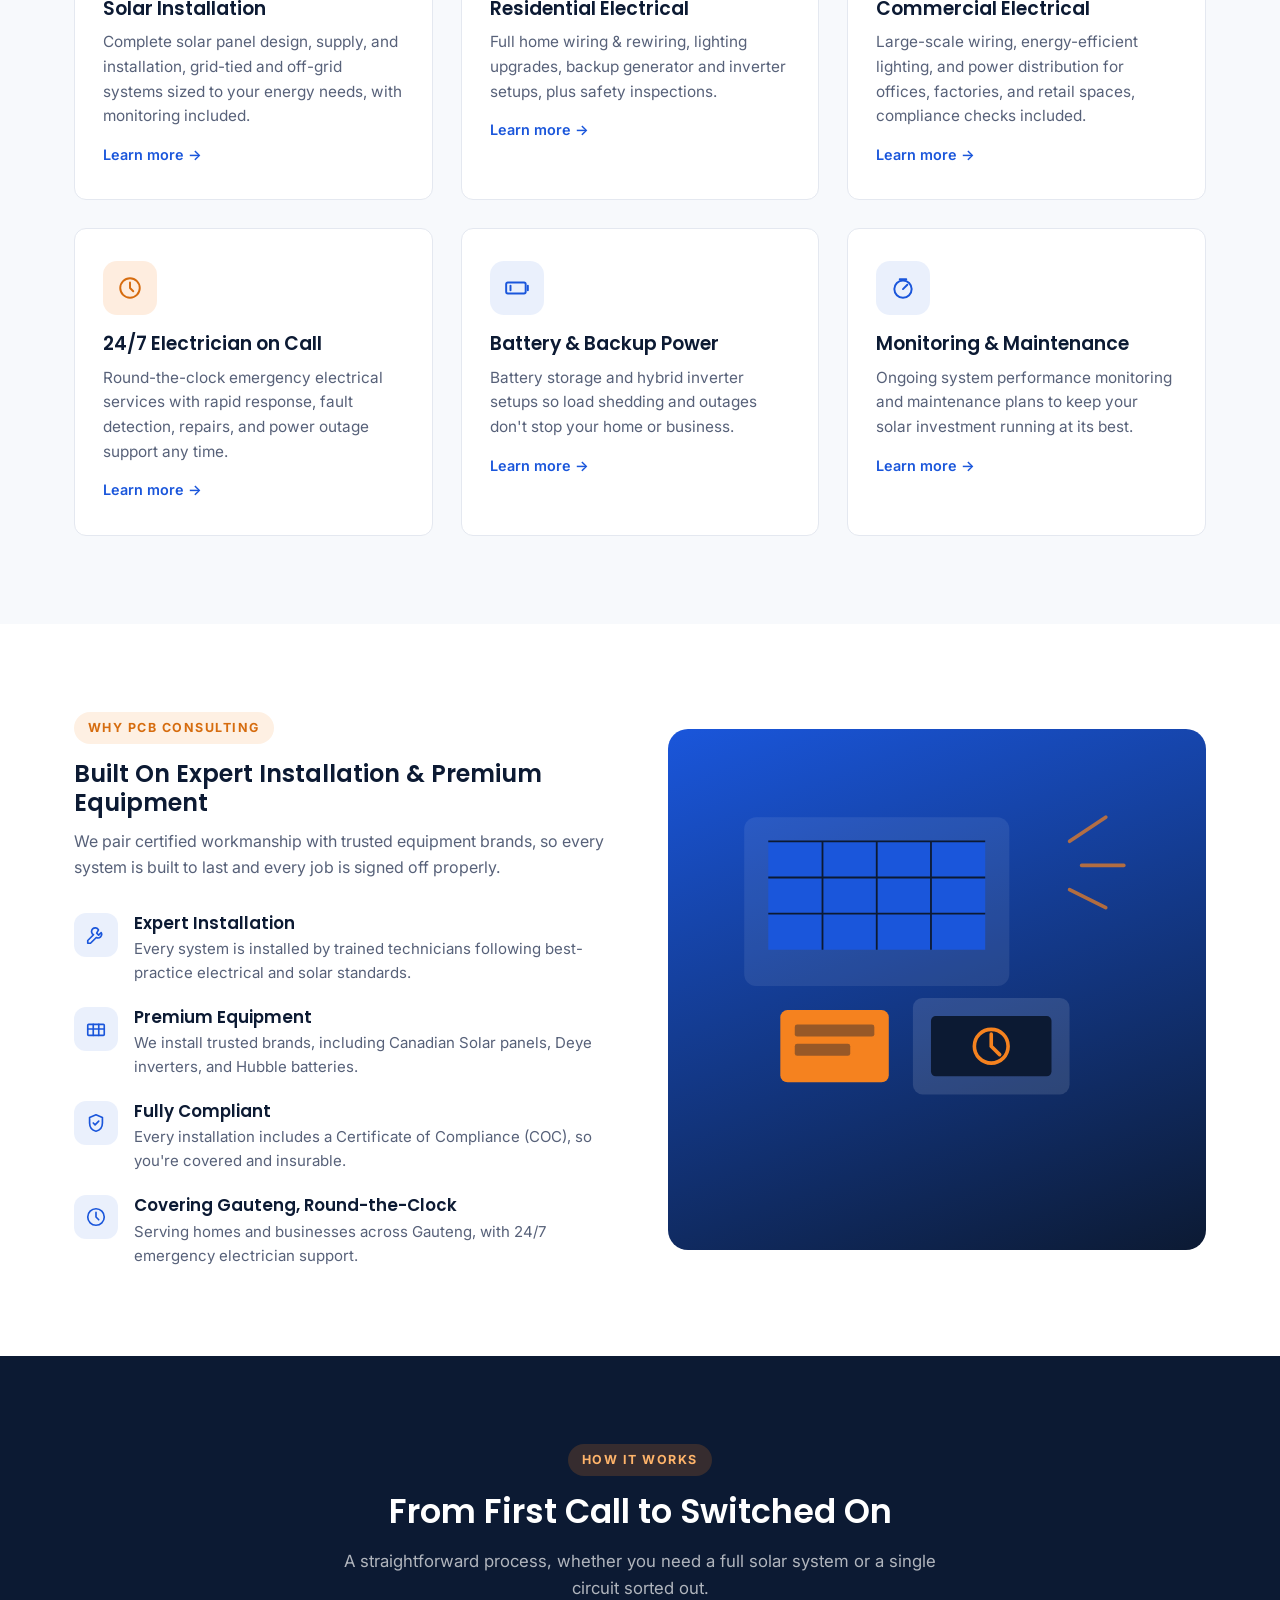
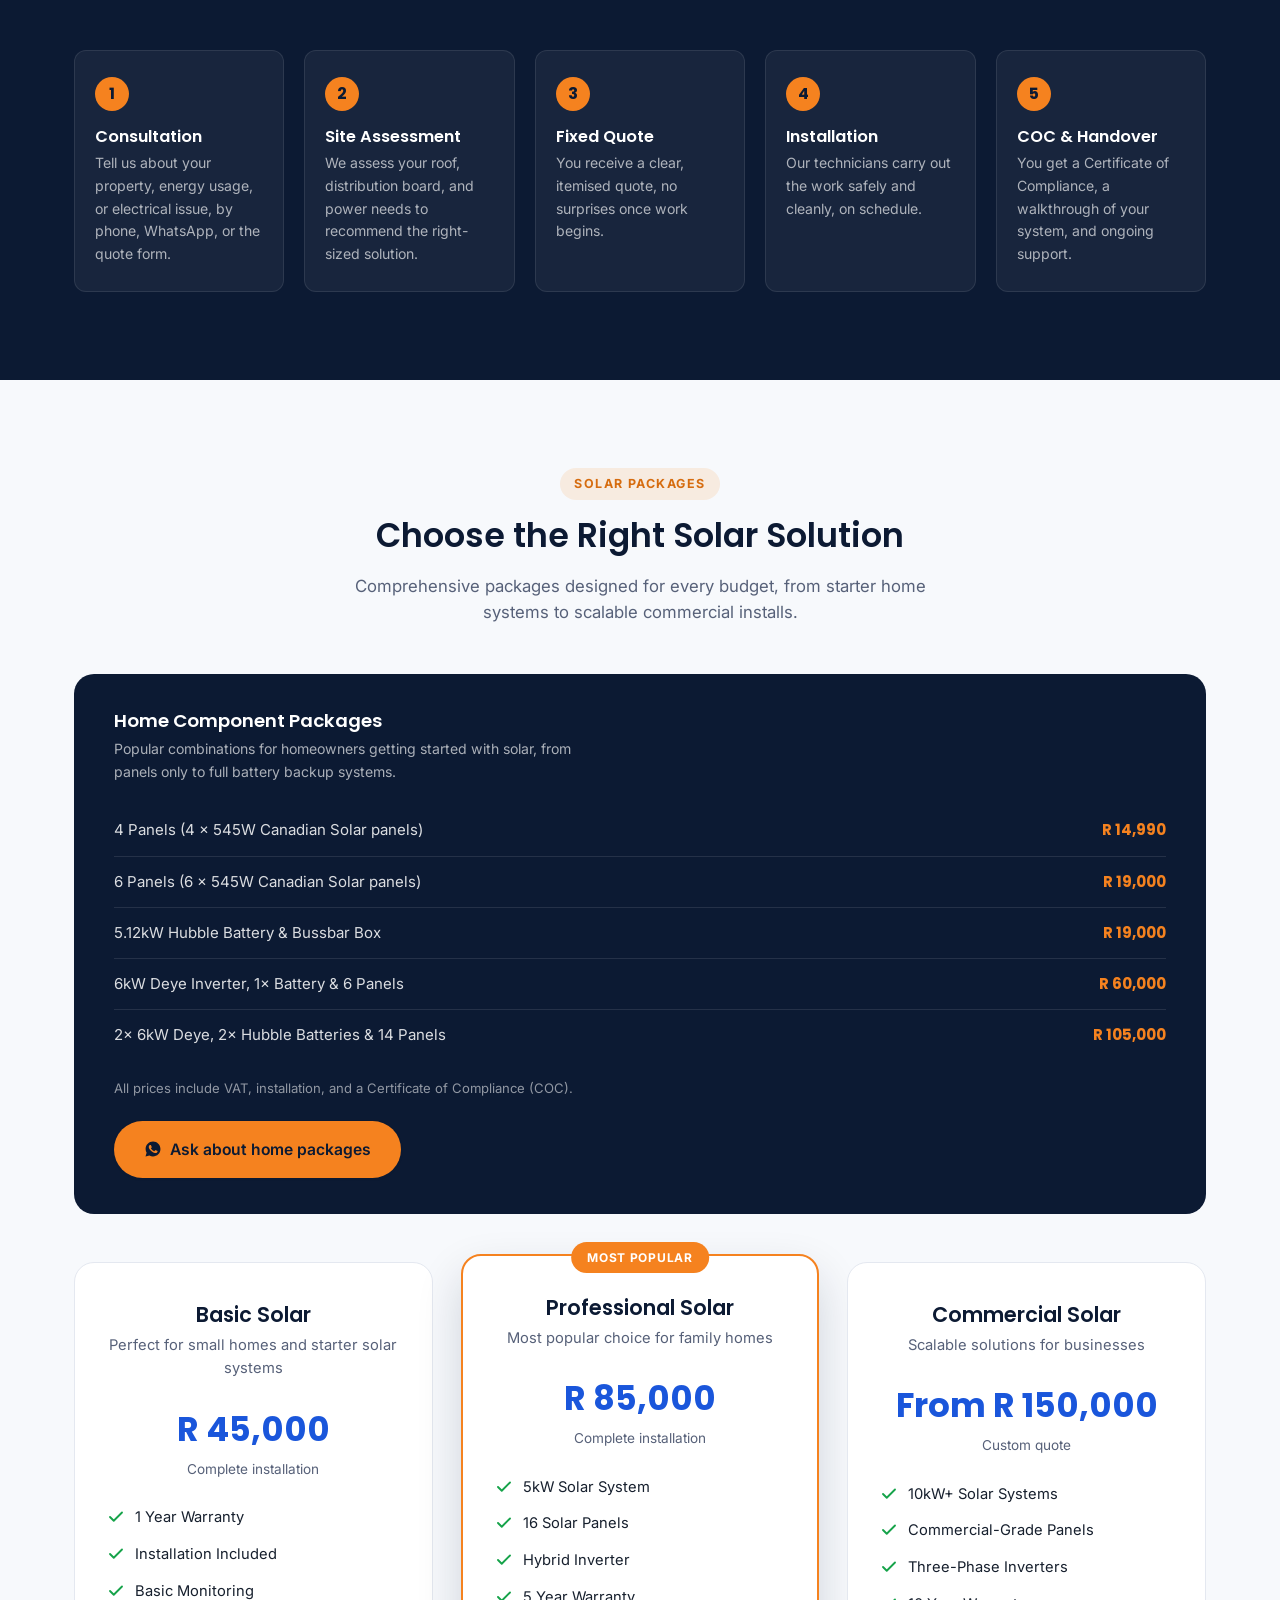
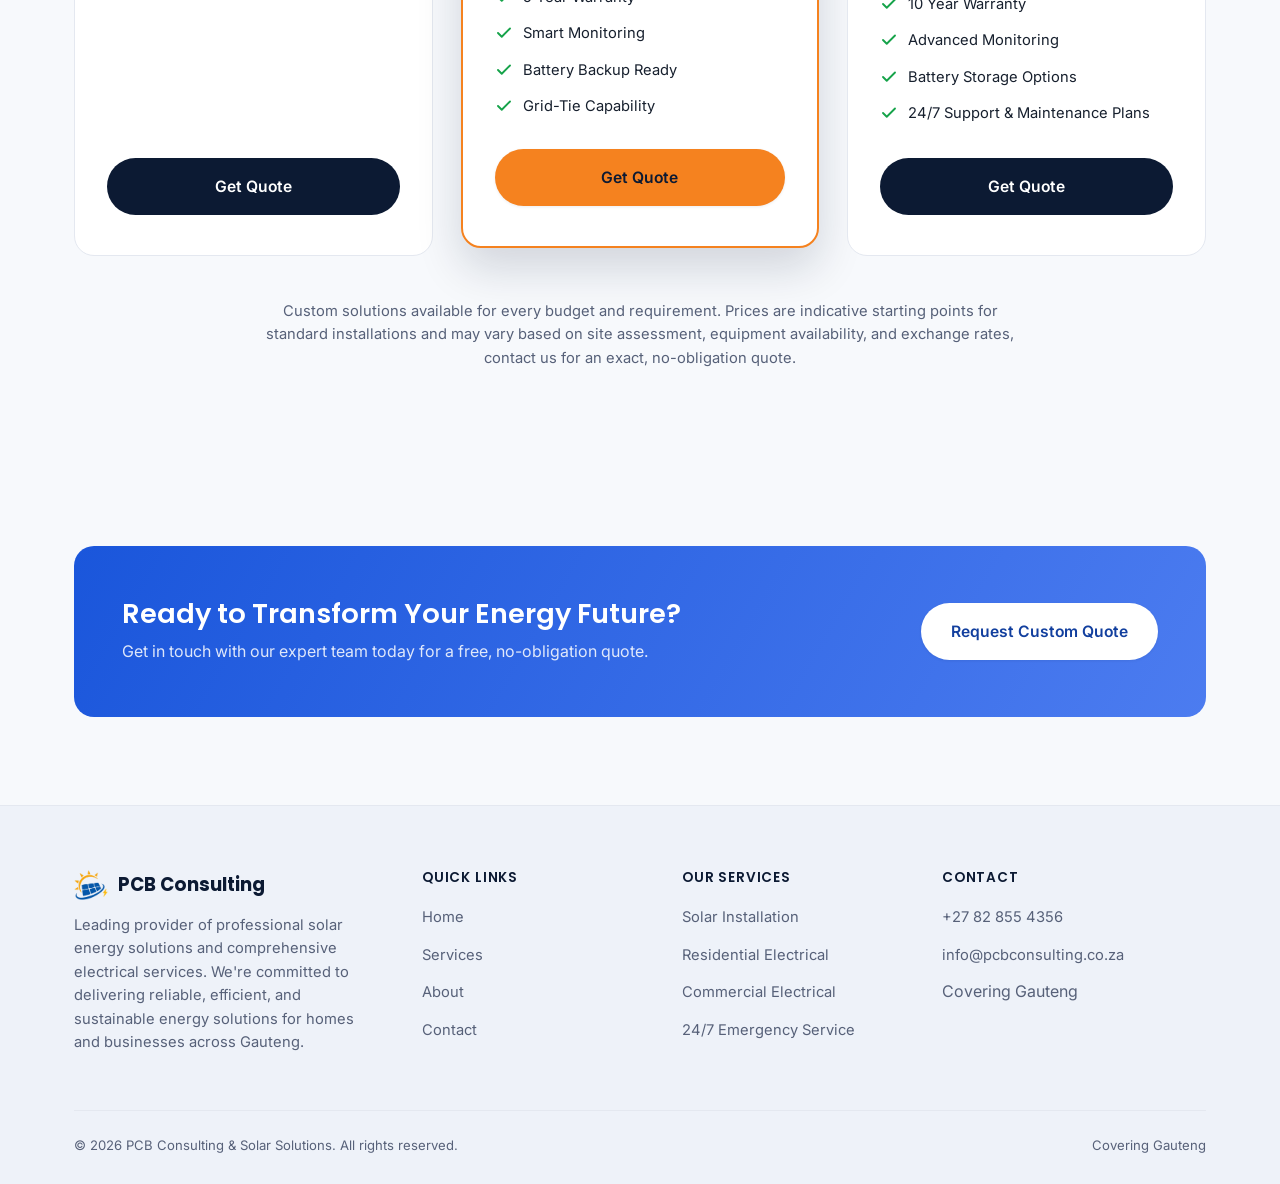
==== commit c3dcef55: "Add floating WhatsApp button, mobile quote/call buttons, and custom domain - Floating WhatsApp chat " ====
--- a/index.html
+++ b/index.html
@@ -25,6 +25,10 @@
       <a href="services.html">Services</a>
       <a href="about.html">About</a>
       <a href="contact.html">Contact</a>
+      <div class="nav-mobile-ctas">
+        <a href="contact.html" class="btn btn-primary btn-block">Get a Free Quote</a>
+        <a href="tel:+27828554356" class="btn btn-call btn-block">Call Now</a>
+      </div>
     </nav>
 
     <div class="nav-actions">
@@ -417,6 +421,13 @@
   </div>
 </footer>
 
+<a class="wa-float" href="https://wa.me/27828554356?text=Hi!%20I%20would%20like%20to%20know%20more%20about%20your%20solar%20and%20electrical%20services." target="_blank" rel="noopener" aria-label="Chat with us on WhatsApp">
+  <span class="wa-float-ring" aria-hidden="true"></span>
+  <svg viewBox="0 0 24 24" fill="currentColor" aria-hidden="true"><path d="M12.04 2C6.58 2 2.13 6.45 2.13 11.91c0 1.85.5 3.58 1.36 5.07L2 22l5.2-1.36a9.9 9.9 0 004.84 1.24h.01c5.46 0 9.9-4.45 9.9-9.91C21.96 6.45 17.5 2 12.04 2zm5.8 14.02c-.24.68-1.4 1.3-1.93 1.36-.5.06-1.03.24-3.46-.72-2.9-1.15-4.76-4.08-4.9-4.27-.14-.19-1.17-1.56-1.17-2.98 0-1.42.74-2.11 1-2.4.26-.29.57-.36.76-.36.19 0 .38 0 .55.01.18.01.42-.07.65.5.24.58.82 2 .89 2.14.07.14.12.31.02.5-.1.19-.15.31-.29.48-.15.17-.31.38-.44.51-.15.15-.3.31-.13.6.17.29.76 1.25 1.63 2.02 1.12 1 2.06 1.31 2.35 1.46.29.15.46.13.63-.08.17-.21.72-.84.92-1.13.19-.29.38-.24.64-.14.26.1 1.66.78 1.94.92.29.14.48.21.55.33.07.12.07.68-.17 1.36z"/></svg>
+  <span class="wa-float-badge" aria-hidden="true">1</span>
+  <span class="wa-float-tip">Chat with us on WhatsApp</span>
+</a>
+
 <script src="js/main.js"></script>
 </body>
 </html>
--- a/css/style.css
+++ b/css/style.css
@@ -230,7 +230,21 @@
   .nav-links a { width: 100%; padding: 12px 0; border-bottom: 1px solid rgba(255,255,255,0.06); }
   .nav-actions .btn { display: none; }
   .nav-toggle { display: inline-flex; }
-}
+  .nav-links .nav-mobile-ctas { display: flex; }
+}
+
+/* Quote + call buttons shown inside the mobile menu only */
+.nav-mobile-ctas {
+  display: none;
+  flex-direction: column;
+  gap: 12px;
+  width: 100%;
+  padding-top: 16px;
+}
+.nav-links .nav-mobile-ctas a { padding: 12px 24px; border-bottom: 2px solid transparent; }
+.nav-links .nav-mobile-ctas a.btn-primary { color: var(--color-navy); }
+.btn-call { background: var(--color-primary); color: #fff; }
+.btn-call:hover { background: var(--color-primary-dark); }
 
 /* ==========================================================================
    Hero
@@ -515,6 +529,37 @@
   padding: 36px;
 }
 .service-art svg { width: 100%; height: auto; }
+.service-art.photo {
+  padding: 18px;
+  display: flex;
+}
+.service-art.photo img {
+  width: 100%;
+  aspect-ratio: 5 / 4;
+  object-fit: cover;
+  display: block;
+  border-radius: var(--radius-md);
+}
+
+/* ---- Installation gallery ---- */
+.gallery-grid {
+  display: grid;
+  grid-template-columns: repeat(3, 1fr);
+  gap: 24px;
+}
+@media (max-width: 860px) { .gallery-grid { grid-template-columns: 1fr; max-width: 480px; margin: 0 auto; } }
+.gallery-item {
+  border-radius: var(--radius-md);
+  overflow: hidden;
+  border: 1px solid var(--color-border);
+  background: var(--color-surface);
+}
+.gallery-item .gallery-photo { aspect-ratio: 4 / 3; overflow: hidden; }
+.gallery-item img { width: 100%; height: 100%; object-fit: cover; display: block; transition: transform 0.3s ease; }
+.gallery-item:hover img { transform: scale(1.04); }
+.gallery-caption { padding: 16px 18px; }
+.gallery-caption h4 { font-size: 0.98rem; margin-bottom: 3px; }
+.gallery-caption p { font-size: 0.85rem; color: var(--color-text-muted); margin: 0; }
 
 /* ==========================================================================
    About page
@@ -855,3 +900,84 @@
   position: absolute; width: 1px; height: 1px; overflow: hidden;
   clip: rect(0,0,0,0); white-space: nowrap; border: 0; padding: 0; margin: -1px;
 }
+
+/* ---- Floating WhatsApp button (bottom-left, every page) ---- */
+.wa-float {
+  position: fixed;
+  left: 24px;
+  bottom: 24px;
+  z-index: 1100;
+  width: 58px;
+  height: 58px;
+  border-radius: 50%;
+  background: #25d366;
+  color: #fff;
+  display: flex;
+  align-items: center;
+  justify-content: center;
+  box-shadow: var(--shadow-lg);
+  transition: transform 0.2s ease, background 0.2s ease;
+}
+.wa-float:hover, .wa-float:focus-visible { background: #1ebe5a; transform: scale(1.1); }
+.wa-float svg { width: 30px; height: 30px; position: relative; }
+.wa-float-ring {
+  position: absolute;
+  inset: 0;
+  border-radius: 50%;
+  background: #25d366;
+  opacity: 0.6;
+  animation: wa-ping 2s cubic-bezier(0, 0, 0.2, 1) infinite;
+}
+.wa-float-badge {
+  position: absolute;
+  top: -3px;
+  right: -3px;
+  width: 20px;
+  height: 20px;
+  border-radius: 50%;
+  background: #ef4444;
+  color: #fff;
+  font-size: 0.72rem;
+  font-weight: 700;
+  display: flex;
+  align-items: center;
+  justify-content: center;
+  animation: wa-bounce 1.2s ease-in-out infinite;
+}
+.wa-float-tip {
+  position: absolute;
+  left: 0;
+  bottom: calc(100% + 12px);
+  background: var(--color-navy);
+  color: #fff;
+  font-size: 0.85rem;
+  font-weight: 500;
+  padding: 8px 14px;
+  border-radius: var(--radius-sm);
+  white-space: nowrap;
+  box-shadow: var(--shadow-md);
+  opacity: 0;
+  transform: translateY(4px);
+  pointer-events: none;
+  transition: opacity 0.15s ease, transform 0.15s ease;
+}
+.wa-float-tip::after {
+  content: "";
+  position: absolute;
+  left: 22px;
+  bottom: -5px;
+  width: 10px;
+  height: 10px;
+  background: var(--color-navy);
+  transform: rotate(45deg);
+}
+.wa-float:hover .wa-float-tip, .wa-float:focus-visible .wa-float-tip { opacity: 1; transform: translateY(0); }
+@keyframes wa-ping { 75%, 100% { transform: scale(1.6); opacity: 0; } }
+@keyframes wa-bounce { 0%, 100% { transform: translateY(0); } 50% { transform: translateY(-4px); } }
+@media (max-width: 640px) {
+  .wa-float { left: 16px; bottom: 16px; width: 54px; height: 54px; }
+}
+@media (prefers-reduced-motion: reduce) {
+  .wa-float-ring, .wa-float-badge { animation: none; }
+  .wa-float-ring { display: none; }
+}
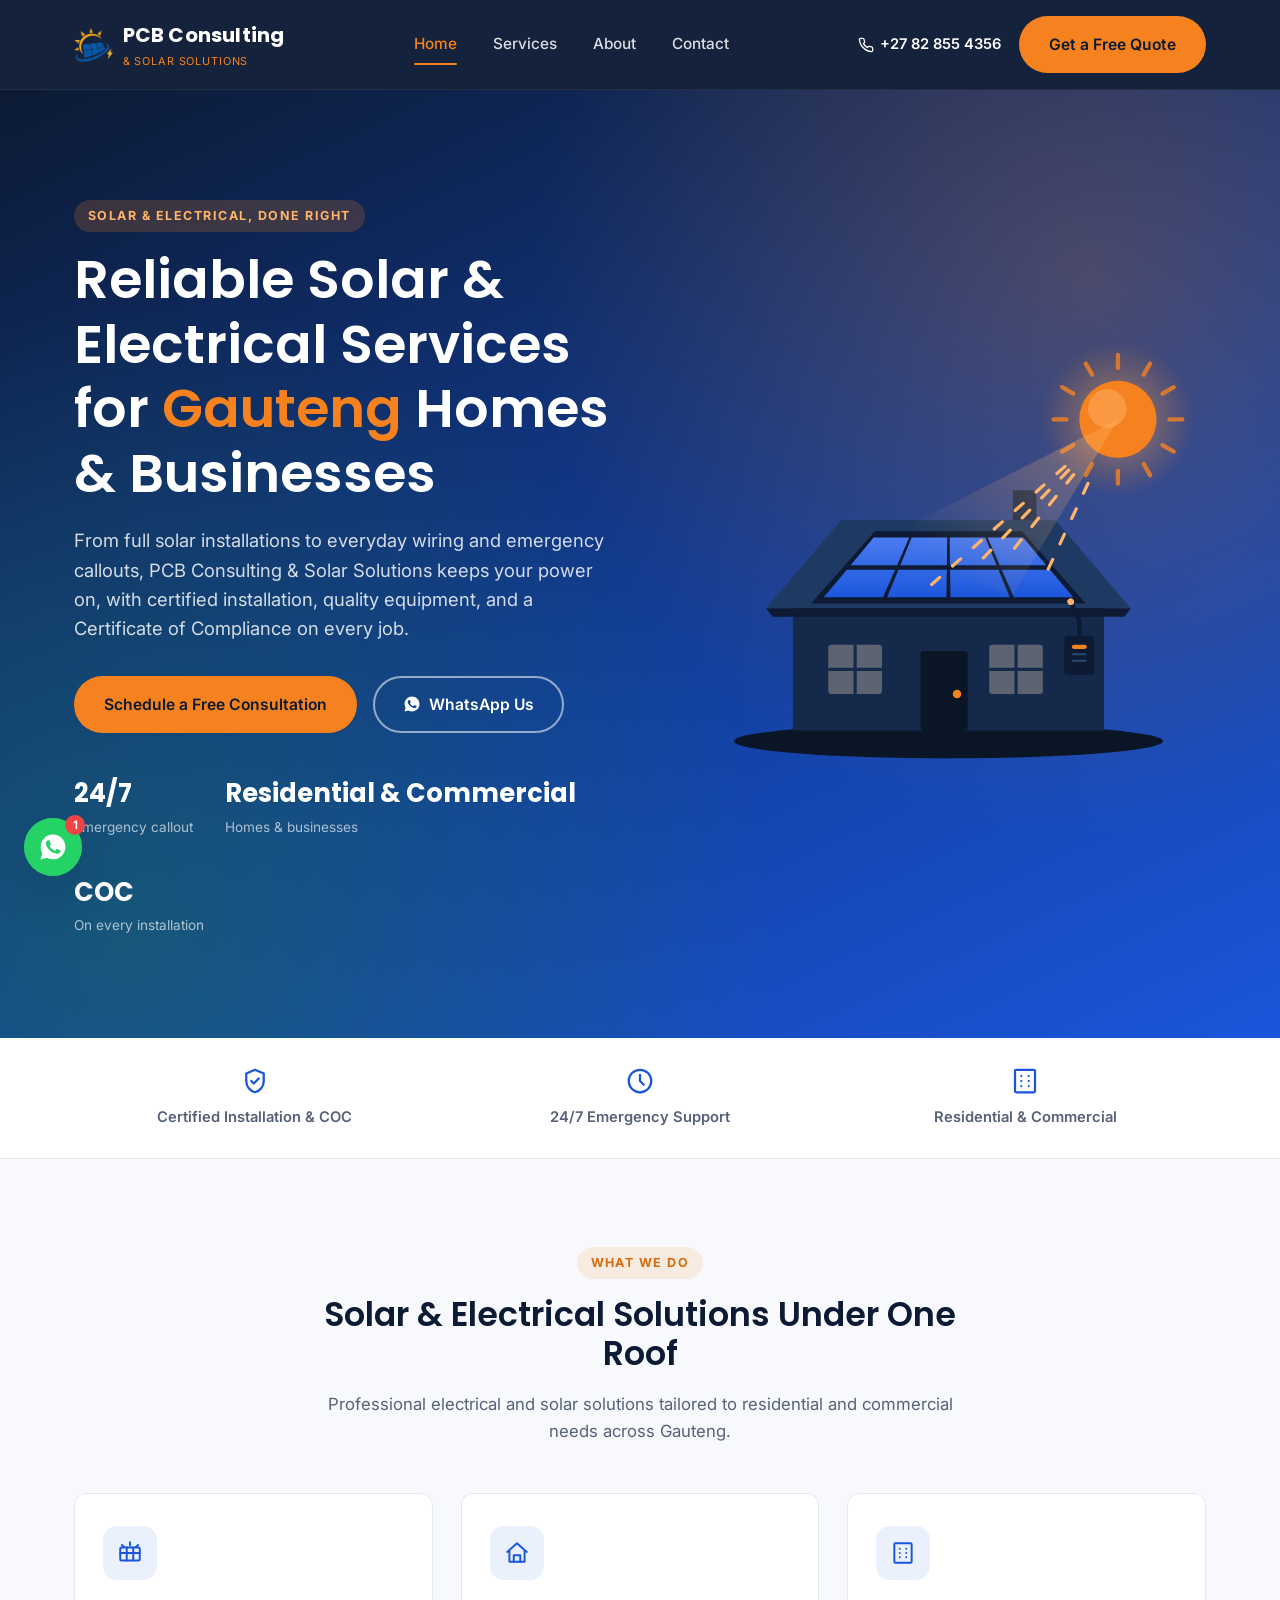
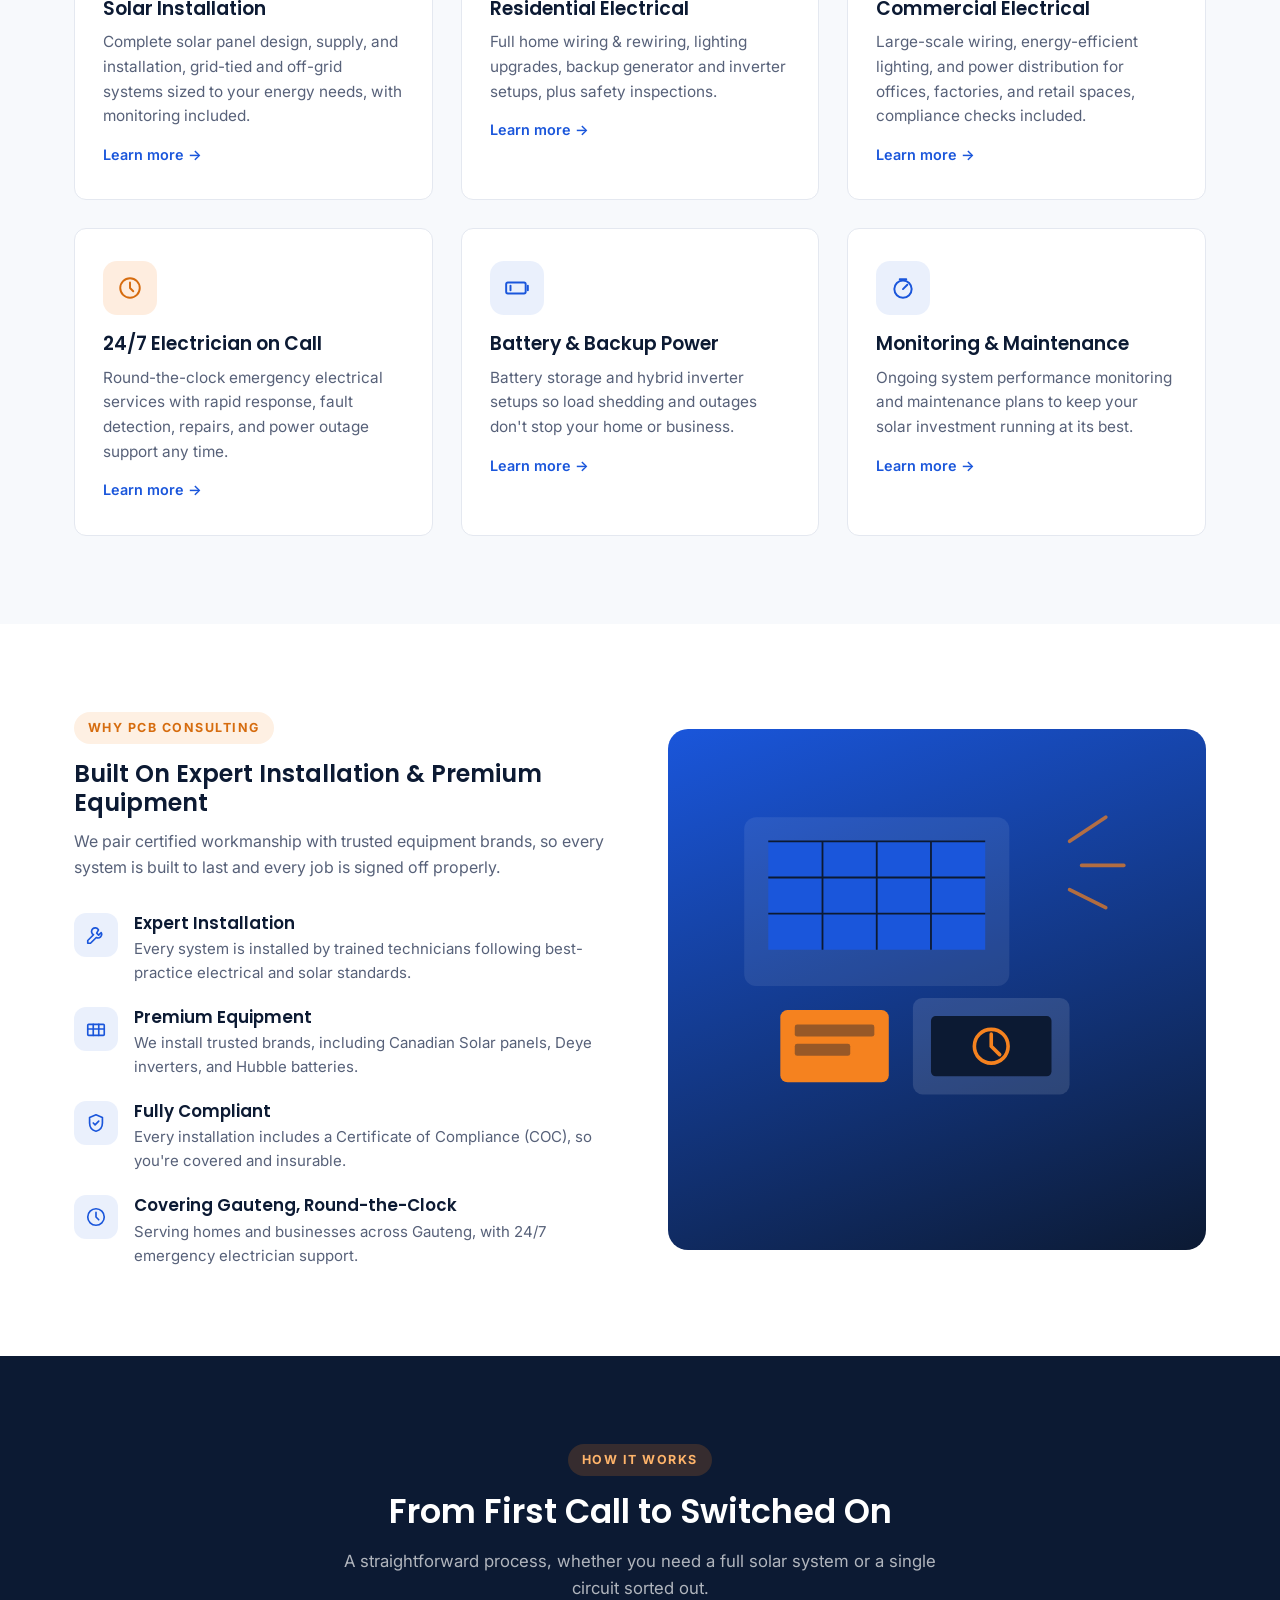
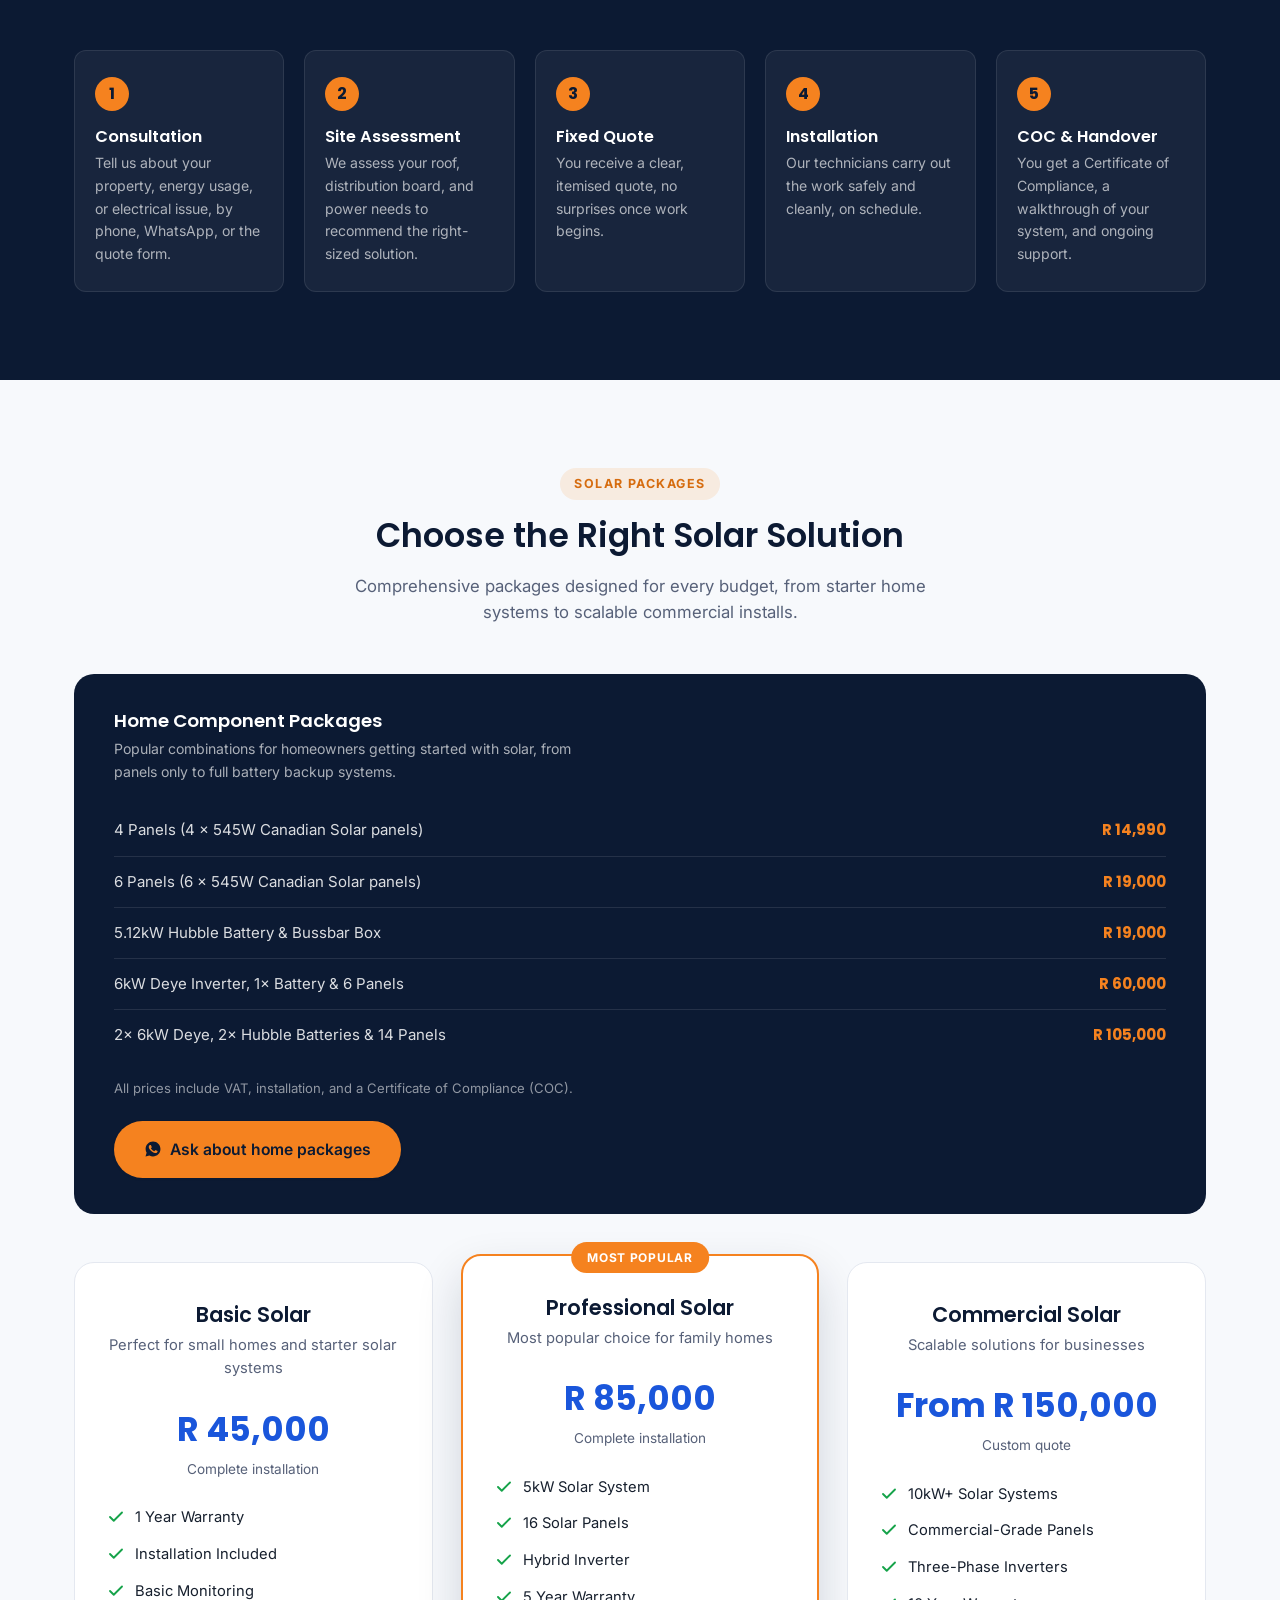
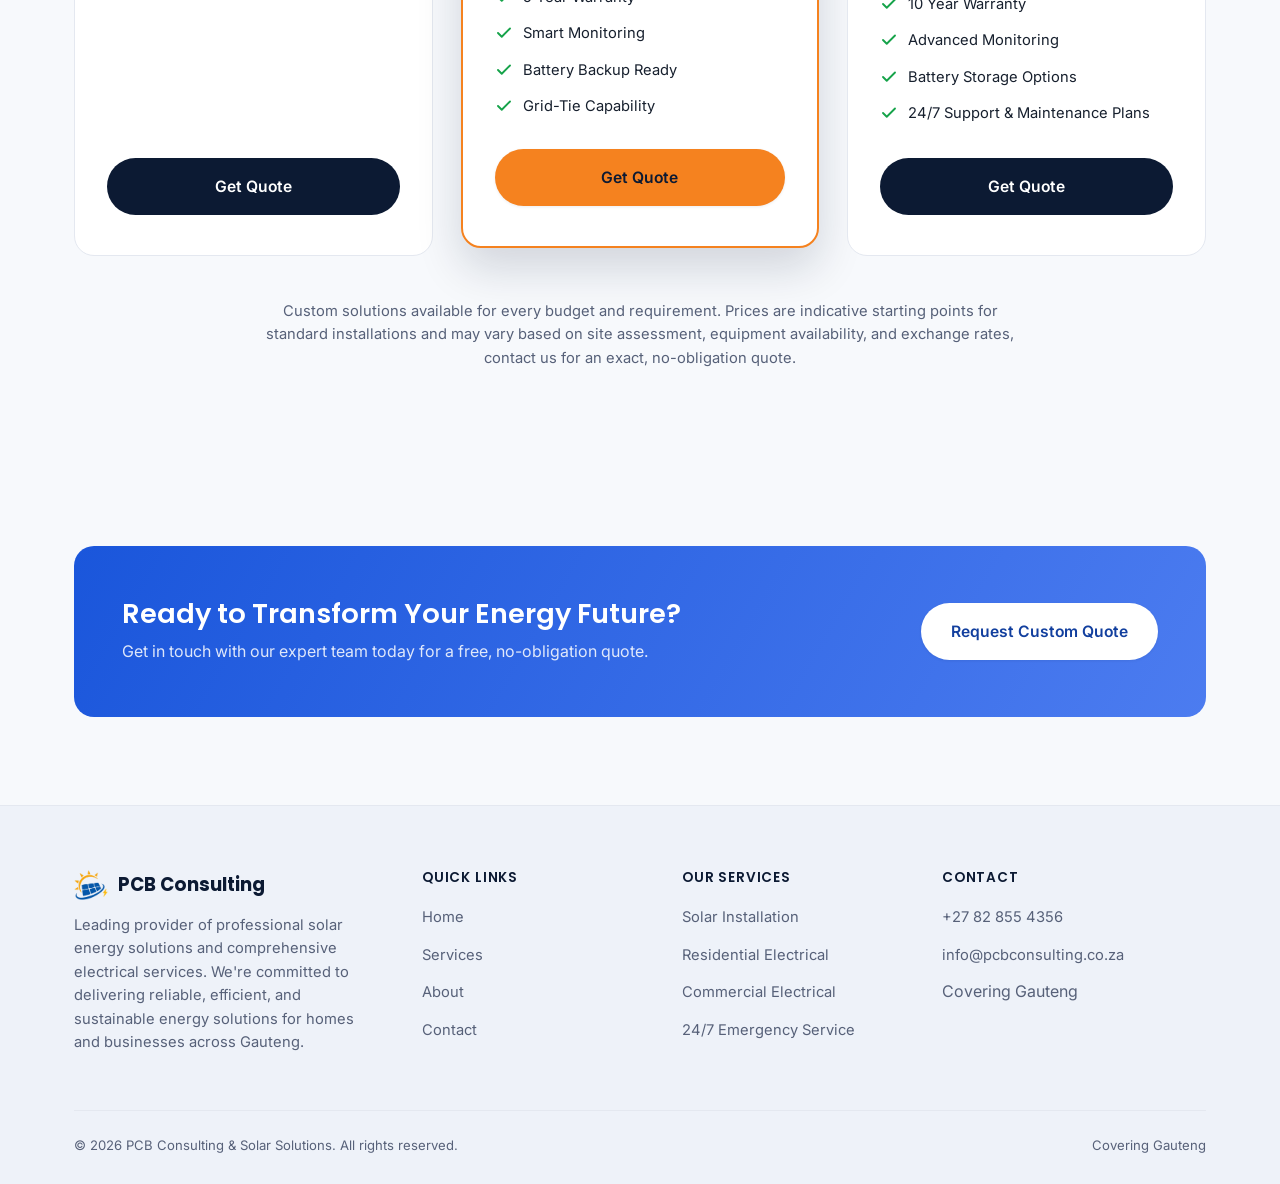
==== commit f0923cea: "Replace home hero illustration with an animated solar house The static house/panel/sun drawing is re" ====
--- a/index.html
+++ b/index.html
@@ -65,28 +65,106 @@
       </div>
     </div>
     <div class="hero-art">
-      <svg viewBox="0 0 480 420" fill="none" xmlns="http://www.w3.org/2000/svg" role="img" aria-label="Illustration of a house with rooftop solar panels and the sun">
-        <ellipse cx="240" cy="380" rx="190" ry="18" fill="#0a1626"/>
-        <circle cx="380" cy="70" r="46" fill="#f5821f" opacity="0.9"/>
-        <g stroke="#f5821f" stroke-width="4" stroke-linecap="round" opacity="0.7">
-          <line x1="380" y1="4" x2="380" y2="20"/>
-          <line x1="314" y1="70" x2="330" y2="70"/>
-          <line x1="332" y1="22" x2="343" y2="33"/>
-          <line x1="428" y1="22" x2="417" y2="33"/>
-        </g>
-        <path d="M90 250 L240 140 L390 250 V360 H90 Z" fill="#15294a"/>
-        <path d="M90 250 L240 140 L390 250 L240 270 Z" fill="#1e3a63"/>
-        <rect x="120" y="270" width="240" height="90" fill="#0c1a33"/>
-        <g transform="translate(150,175)">
-          <rect x="0" y="0" width="180" height="70" rx="4" fill="#1a56db" stroke="#0c1a33" stroke-width="2" transform="skewY(-18)"/>
-        </g>
+      <svg class="solar-scene" viewBox="0 0 480 420" fill="none" xmlns="http://www.w3.org/2000/svg" role="img" aria-label="Animated illustration of the sun shining on solar panels on a house roof">
+        <defs>
+          <radialGradient id="sun-glow" cx="50%" cy="50%" r="50%">
+            <stop offset="0" stop-color="#ffb46a" stop-opacity="0.55"/>
+            <stop offset="1" stop-color="#f5821f" stop-opacity="0"/>
+          </radialGradient>
+          <linearGradient id="beam-cone" x1="398" y1="74" x2="240" y2="220" gradientUnits="userSpaceOnUse">
+            <stop offset="0" stop-color="#ffb46a" stop-opacity="0.35"/>
+            <stop offset="1" stop-color="#ffb46a" stop-opacity="0"/>
+          </linearGradient>
+          <linearGradient id="cell-fill" x1="0" y1="182" x2="0" y2="242" gradientUnits="userSpaceOnUse">
+            <stop offset="0" stop-color="#4c7cf0"/>
+            <stop offset="1" stop-color="#1a56db"/>
+          </linearGradient>
+          <linearGradient id="glare" x1="0" y1="0" x2="1" y2="0">
+            <stop offset="0" stop-color="#fff" stop-opacity="0"/>
+            <stop offset="0.5" stop-color="#fff" stop-opacity="0.55"/>
+            <stop offset="1" stop-color="#fff" stop-opacity="0"/>
+          </linearGradient>
+          <clipPath id="panel-clip"><polygon points="120,242 360,242 309,182 171,182"/></clipPath>
+        </defs>
+
+        <ellipse cx="240" cy="374" rx="200" ry="16" fill="#0a1626"/>
+
+        <!-- Sun -->
+        <circle class="sun-glow" cx="398" cy="74" r="72" fill="url(#sun-glow)"/>
+        <g class="sun-rays" stroke="#f5821f" stroke-width="4" stroke-linecap="round" opacity="0.8">
+          <line x1="446.0" y1="74.0" x2="458.0" y2="74.0"/>
+          <line x1="439.6" y1="98.0" x2="450.0" y2="104.0"/>
+          <line x1="422.0" y1="115.6" x2="428.0" y2="126.0"/>
+          <line x1="398.0" y1="122.0" x2="398.0" y2="134.0"/>
+          <line x1="374.0" y1="115.6" x2="368.0" y2="126.0"/>
+          <line x1="356.4" y1="98.0" x2="346.0" y2="104.0"/>
+          <line x1="350.0" y1="74.0" x2="338.0" y2="74.0"/>
+          <line x1="356.4" y1="50.0" x2="346.0" y2="44.0"/>
+          <line x1="374.0" y1="32.4" x2="368.0" y2="22.0"/>
+          <line x1="398.0" y1="26.0" x2="398.0" y2="14.0"/>
+          <line x1="422.0" y1="32.4" x2="428.0" y2="22.0"/>
+          <line x1="439.6" y1="50.0" x2="450.0" y2="44.0"/>
+        </g>
+        <circle cx="398" cy="74" r="36" fill="#f5821f"/>
+        <circle cx="388" cy="64" r="18" fill="#ffb46a" opacity="0.45"/>
+
+
+        <!-- House -->
+        <rect x="95" y="248" width="290" height="116" fill="#15294a"/>
+        <rect x="300" y="140" width="22" height="34" fill="#15294a"/>
+        <polygon points="70,250 140,168 340,168 410,250" fill="#1e3a63"/>
+        <polygon points="70,250 410,250 404,258 76,258" fill="#0c1a33"/>
+
+        <!-- Solar panels -->
+        <polygon points="112.0,245.6 368.0,245.6 308.6,178.4 171.4,178.4" fill="#0c1a33"/>
+        <g fill="url(#cell-fill)">
+          <polygon points="123.7,239.9 179.0,239.9 190.3,214.1 145.3,214.1"/>
+          <polygon points="182.8,239.9 238.1,239.9 238.5,214.1 193.4,214.1"/>
+          <polygon points="241.9,239.9 297.2,239.9 286.6,214.1 241.5,214.1"/>
+          <polygon points="301.0,239.9 356.3,239.9 334.7,214.1 289.7,214.1"/>
+          <polygon points="148.8,209.9 192.2,209.9 203.5,184.1 170.3,184.1"/>
+          <polygon points="195.1,209.9 238.5,209.9 238.9,184.1 205.7,184.1"/>
+          <polygon points="241.5,209.9 284.9,209.9 274.3,184.1 241.1,184.1"/>
+          <polygon points="287.8,209.9 331.2,209.9 309.7,184.1 276.5,184.1"/>
+        </g>
+        <g clip-path="url(#panel-clip)">
+          <rect class="panel-glare" x="60" y="170" width="60" height="90" fill="url(#glare)" transform="skewX(-20)"/>
+        </g>
+
+        <!-- Light falling on the panels -->
+        <polygon class="beam-cone" points="398,74 173.3,188.0 298.7,239.0" fill="url(#beam-cone)"/>
+        <g stroke="#ffb46a" stroke-width="3" stroke-linecap="round" stroke-dasharray="10 16">
+          <line class="beam beam-1" x1="356.7" y1="125.5" x2="300" y2="196"/>
+          <line class="beam beam-2" x1="352.0" y1="121.3" x2="262" y2="214"/>
+          <line class="beam beam-3" x1="348.6" y1="117.8" x2="222" y2="230"/>
+          <line class="beam beam-4" x1="370.1" y1="133.8" x2="330" y2="220"/>
+        </g>
+
+        <!-- Wiring from panels to inverter -->
+        <path d="M354 244 L362 262 L362 276" stroke="#0c1a33" stroke-width="4" stroke-linecap="round"/>
+        <circle class="spark spark-1" r="3" fill="#ffb46a"/>
+        <circle class="spark spark-2" r="3" fill="#ffb46a"/>
+        <rect x="348" y="276" width="28" height="36" rx="3" fill="#0c1a33"/>
+        <rect class="inverter-led" x="355" y="284" width="14" height="4" rx="2" fill="#f5821f"/>
+        <rect x="355" y="292" width="14" height="2" rx="1" fill="#274873"/>
+        <rect x="355" y="298" width="14" height="2" rx="1" fill="#274873"/>
+
+        <!-- Windows and door -->
         <g fill="#274873">
-          <rect x="150" y="290" width="46" height="70" rx="2"/>
-          <rect x="284" y="290" width="46" height="70" rx="2"/>
-        </g>
-        <rect x="222" y="300" width="36" height="60" rx="2" fill="#0a1626"/>
-        <rect x="235" y="315" width="10" height="14" rx="2" fill="#f5821f"/>
-      </svg>
+          <rect x="128" y="284" width="50" height="46" rx="3"/>
+          <rect x="278" y="284" width="50" height="46" rx="3"/>
+        </g>
+        <g class="window-glow" fill="#ffb46a">
+          <rect x="128" y="284" width="50" height="46" rx="3"/>
+          <rect x="278" y="284" width="50" height="46" rx="3"/>
+        </g>
+        <g stroke="#15294a" stroke-width="3">
+          <line x1="153" y1="284" x2="153" y2="330"/><line x1="128" y1="307" x2="178" y2="307"/>
+          <line x1="303" y1="284" x2="303" y2="330"/><line x1="278" y1="307" x2="328" y2="307"/>
+        </g>
+        <rect x="214" y="290" width="44" height="74" rx="3" fill="#0a1626"/>
+        <circle cx="248" cy="330" r="4" fill="#f5821f"/>
+        </svg>
     </div>
   </div>
 </section>
--- a/css/style.css
+++ b/css/style.css
@@ -308,6 +308,34 @@
 
 .hero-art svg { width: 100%; height: auto; }
 
+/* ---- Animated solar scene in the home hero ---- */
+.solar-scene .sun-rays { transform-origin: 398px 74px; animation: sun-spin 24s linear infinite; }
+.solar-scene .sun-glow { transform-origin: 398px 74px; animation: sun-pulse 4s ease-in-out infinite; }
+.solar-scene .beam { animation: beam-flow 1.6s linear infinite; }
+.solar-scene .beam-2 { animation-delay: -0.4s; }
+.solar-scene .beam-3 { animation-delay: -0.8s; }
+.solar-scene .beam-4 { animation-delay: -1.2s; }
+.solar-scene .beam-cone { animation: cone-pulse 4s ease-in-out infinite; }
+.solar-scene .panel-glare { animation: panel-glare 4s ease-in-out infinite; }
+.solar-scene .spark { offset-path: path("M354 244 L362 262 L362 276"); animation: spark-flow 1.4s linear infinite; }
+.solar-scene .spark-2 { animation-delay: -0.7s; }
+.solar-scene .inverter-led { animation: led-blink 1.4s ease-in-out infinite; }
+.solar-scene .window-glow { opacity: 0.25; animation: window-glow 4s ease-in-out infinite; }
+
+@keyframes sun-spin { to { transform: rotate(360deg); } }
+@keyframes sun-pulse { 0%, 100% { transform: scale(0.9); opacity: 0.8; } 50% { transform: scale(1.1); opacity: 1; } }
+@keyframes beam-flow { to { stroke-dashoffset: -26; } }
+@keyframes cone-pulse { 0%, 100% { opacity: 0.6; } 50% { opacity: 1; } }
+@keyframes panel-glare { 0% { transform: skewX(-20deg) translateX(0); } 60%, 100% { transform: skewX(-20deg) translateX(380px); } }
+@keyframes spark-flow { 0% { offset-distance: 0%; opacity: 0; } 15% { opacity: 1; } 85% { opacity: 1; } 100% { offset-distance: 100%; opacity: 0; } }
+@keyframes led-blink { 0%, 100% { opacity: 1; } 50% { opacity: 0.35; } }
+@keyframes window-glow { 0%, 100% { opacity: 0.18; } 50% { opacity: 0.45; } }
+
+@media (prefers-reduced-motion: reduce) {
+  .solar-scene * { animation: none !important; }
+  .solar-scene .spark { display: none; }
+}
+
 /* ---- Trust bar ---- */
 .trust-bar {
   background: var(--color-surface);
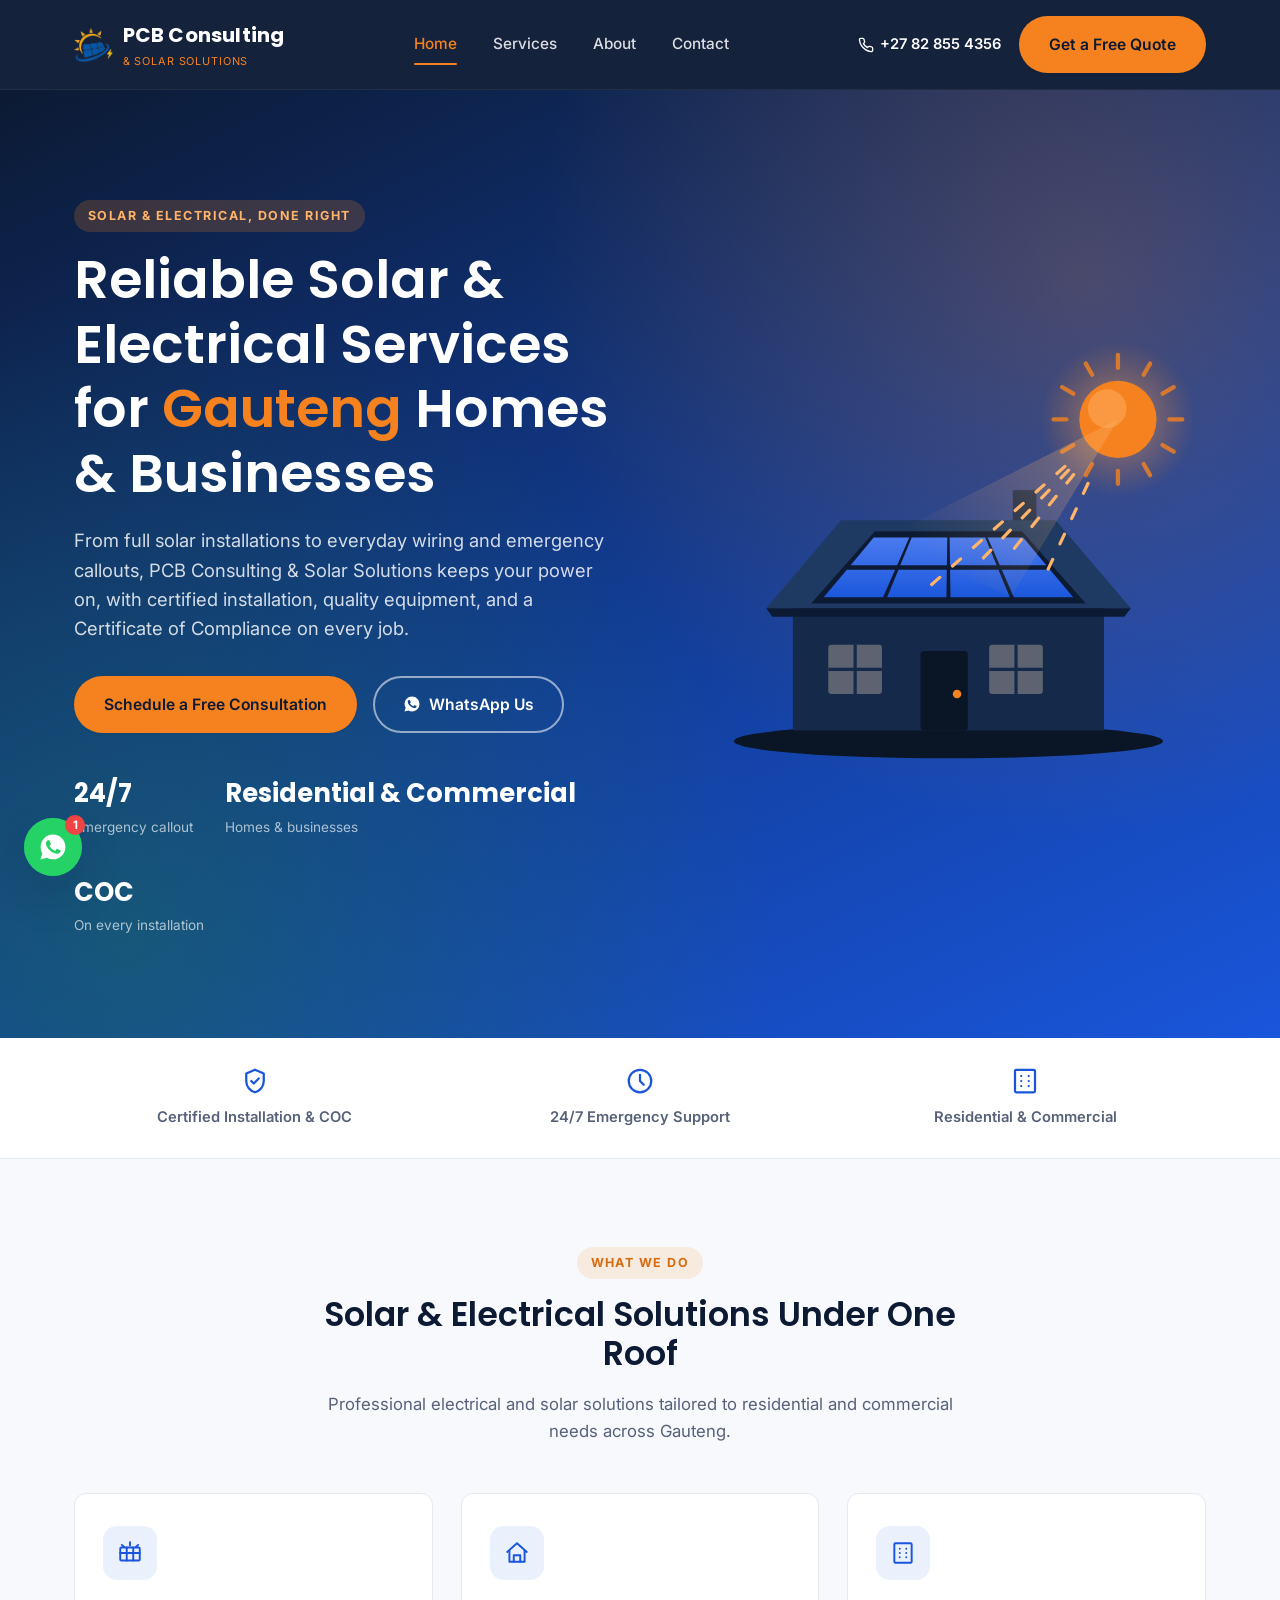
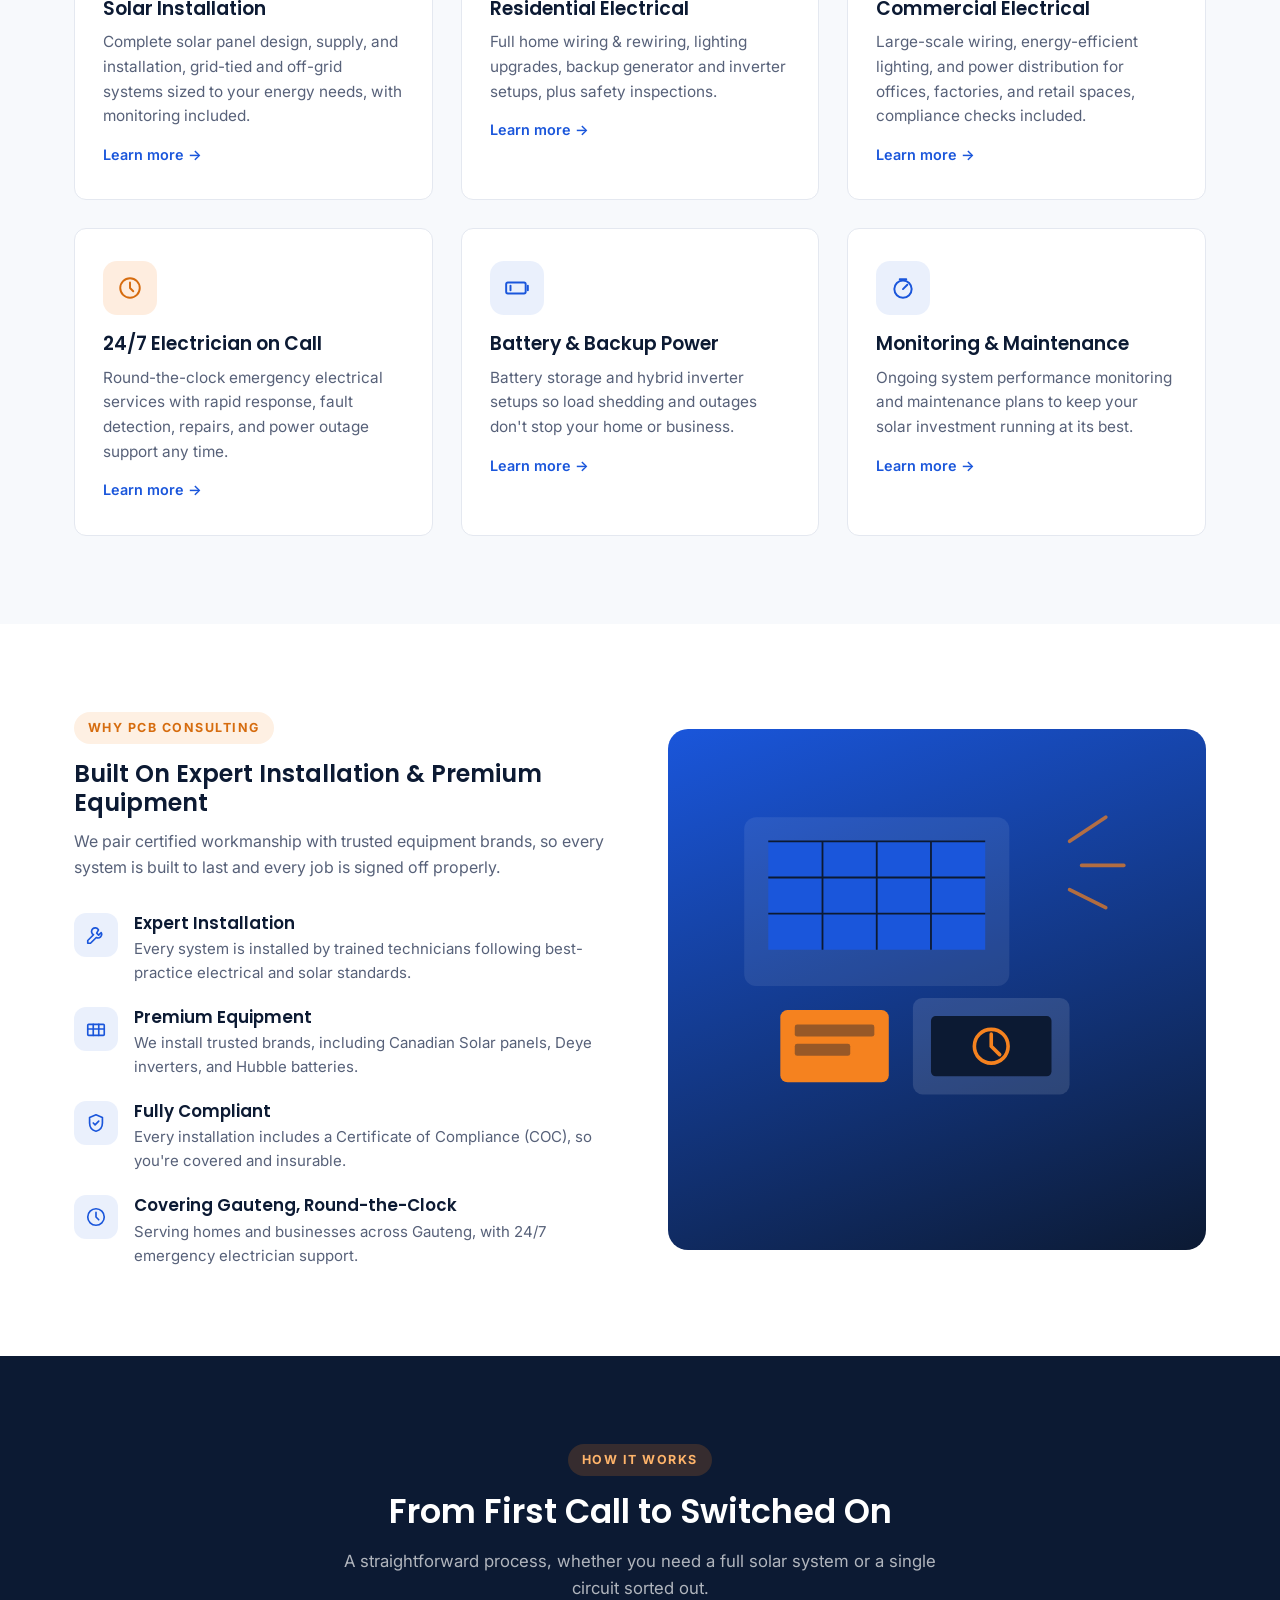
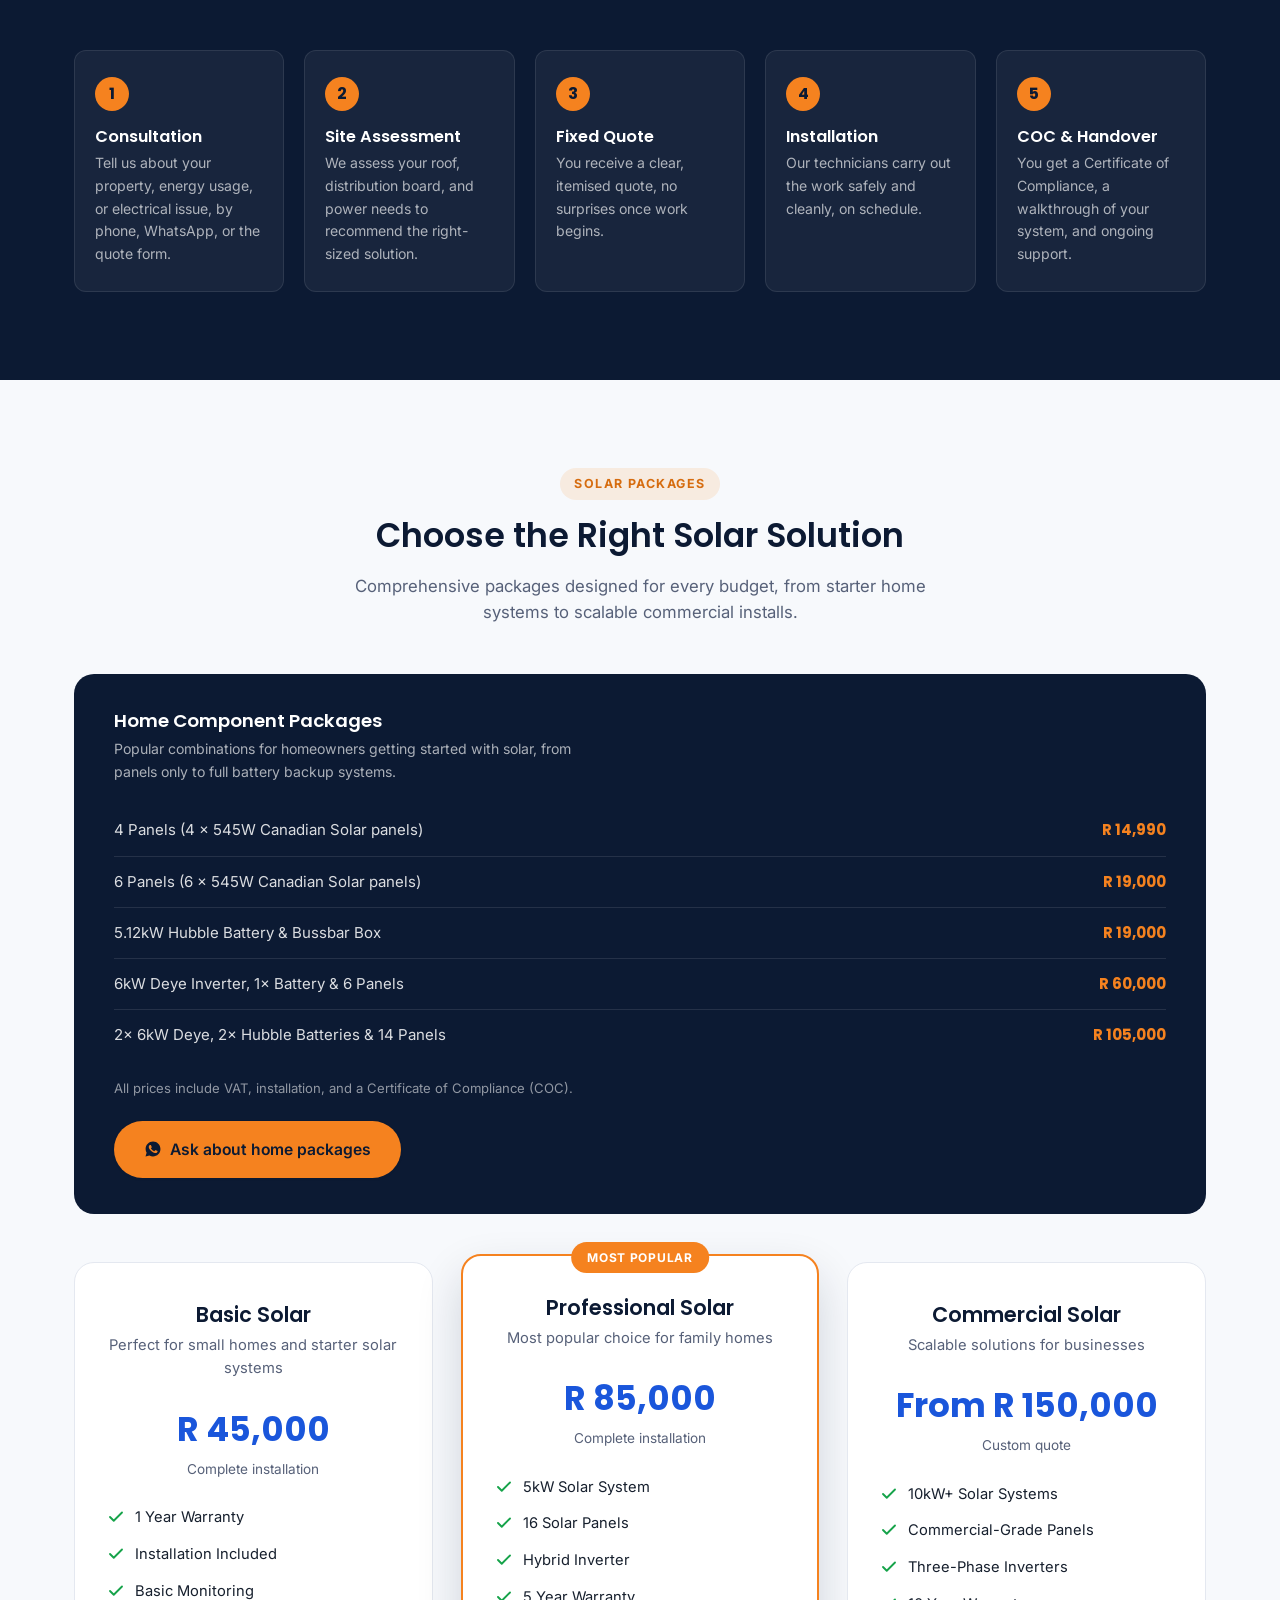
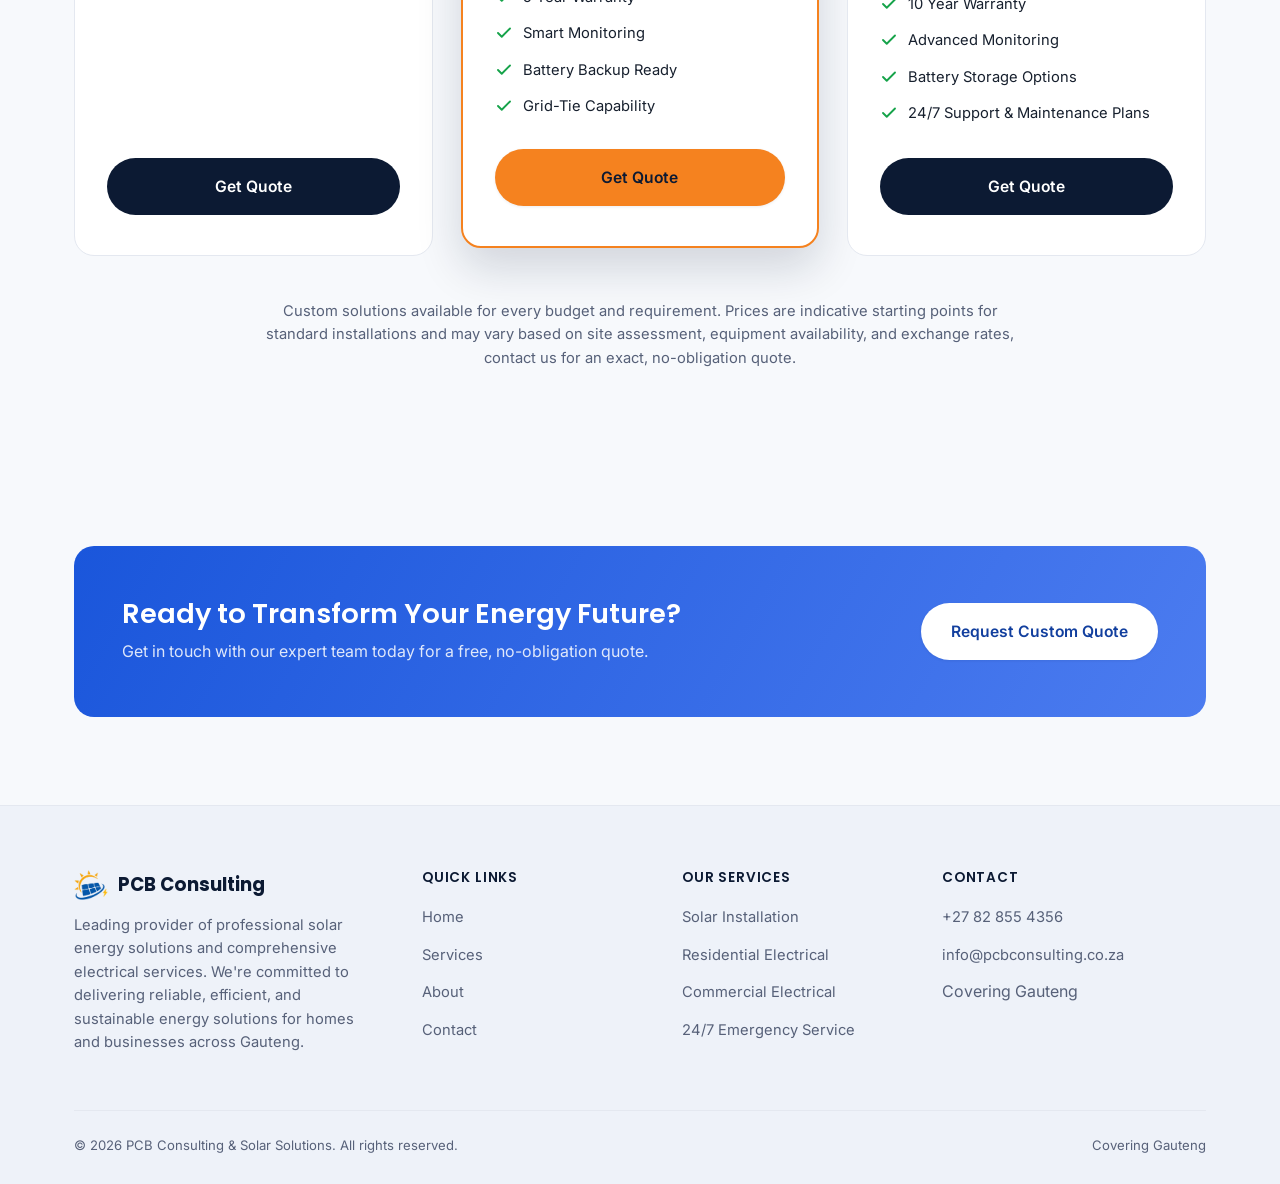
==== commit 7dc0db36: "Remove wire and inverter from the hero animation Co-Authored-By: Claude Opus 5.5 <noreply@anthropic." ====
--- a/index.html
+++ b/index.html
@@ -140,14 +140,6 @@
           <line class="beam beam-4" x1="370.1" y1="133.8" x2="330" y2="220"/>
         </g>
 
-        <!-- Wiring from panels to inverter -->
-        <path d="M354 244 L362 262 L362 276" stroke="#0c1a33" stroke-width="4" stroke-linecap="round"/>
-        <circle class="spark spark-1" r="3" fill="#ffb46a"/>
-        <circle class="spark spark-2" r="3" fill="#ffb46a"/>
-        <rect x="348" y="276" width="28" height="36" rx="3" fill="#0c1a33"/>
-        <rect class="inverter-led" x="355" y="284" width="14" height="4" rx="2" fill="#f5821f"/>
-        <rect x="355" y="292" width="14" height="2" rx="1" fill="#274873"/>
-        <rect x="355" y="298" width="14" height="2" rx="1" fill="#274873"/>
 
         <!-- Windows and door -->
         <g fill="#274873">
--- a/css/style.css
+++ b/css/style.css
@@ -317,9 +317,6 @@
 .solar-scene .beam-4 { animation-delay: -1.2s; }
 .solar-scene .beam-cone { animation: cone-pulse 4s ease-in-out infinite; }
 .solar-scene .panel-glare { animation: panel-glare 4s ease-in-out infinite; }
-.solar-scene .spark { offset-path: path("M354 244 L362 262 L362 276"); animation: spark-flow 1.4s linear infinite; }
-.solar-scene .spark-2 { animation-delay: -0.7s; }
-.solar-scene .inverter-led { animation: led-blink 1.4s ease-in-out infinite; }
 .solar-scene .window-glow { opacity: 0.25; animation: window-glow 4s ease-in-out infinite; }
 
 @keyframes sun-spin { to { transform: rotate(360deg); } }
@@ -327,13 +324,10 @@
 @keyframes beam-flow { to { stroke-dashoffset: -26; } }
 @keyframes cone-pulse { 0%, 100% { opacity: 0.6; } 50% { opacity: 1; } }
 @keyframes panel-glare { 0% { transform: skewX(-20deg) translateX(0); } 60%, 100% { transform: skewX(-20deg) translateX(380px); } }
-@keyframes spark-flow { 0% { offset-distance: 0%; opacity: 0; } 15% { opacity: 1; } 85% { opacity: 1; } 100% { offset-distance: 100%; opacity: 0; } }
-@keyframes led-blink { 0%, 100% { opacity: 1; } 50% { opacity: 0.35; } }
 @keyframes window-glow { 0%, 100% { opacity: 0.18; } 50% { opacity: 0.45; } }
 
 @media (prefers-reduced-motion: reduce) {
   .solar-scene * { animation: none !important; }
-  .solar-scene .spark { display: none; }
 }
 
 /* ---- Trust bar ---- */
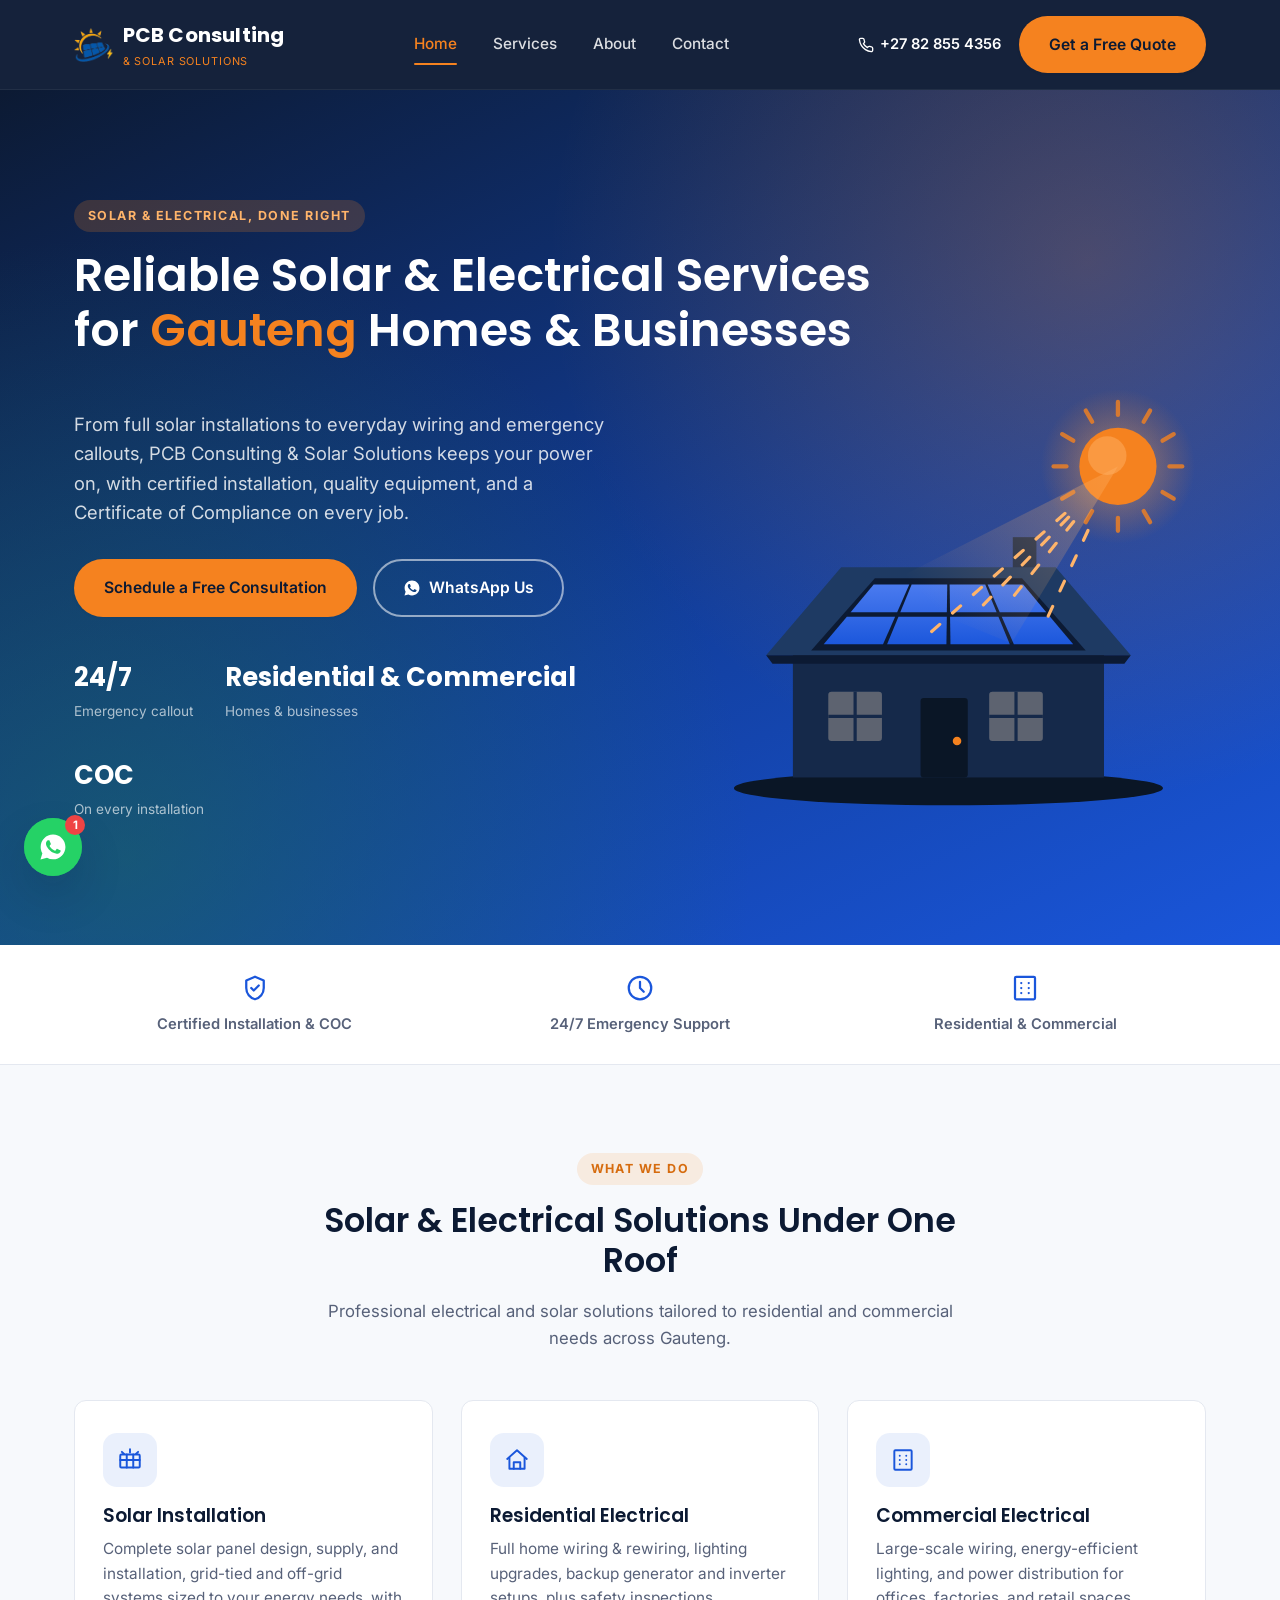
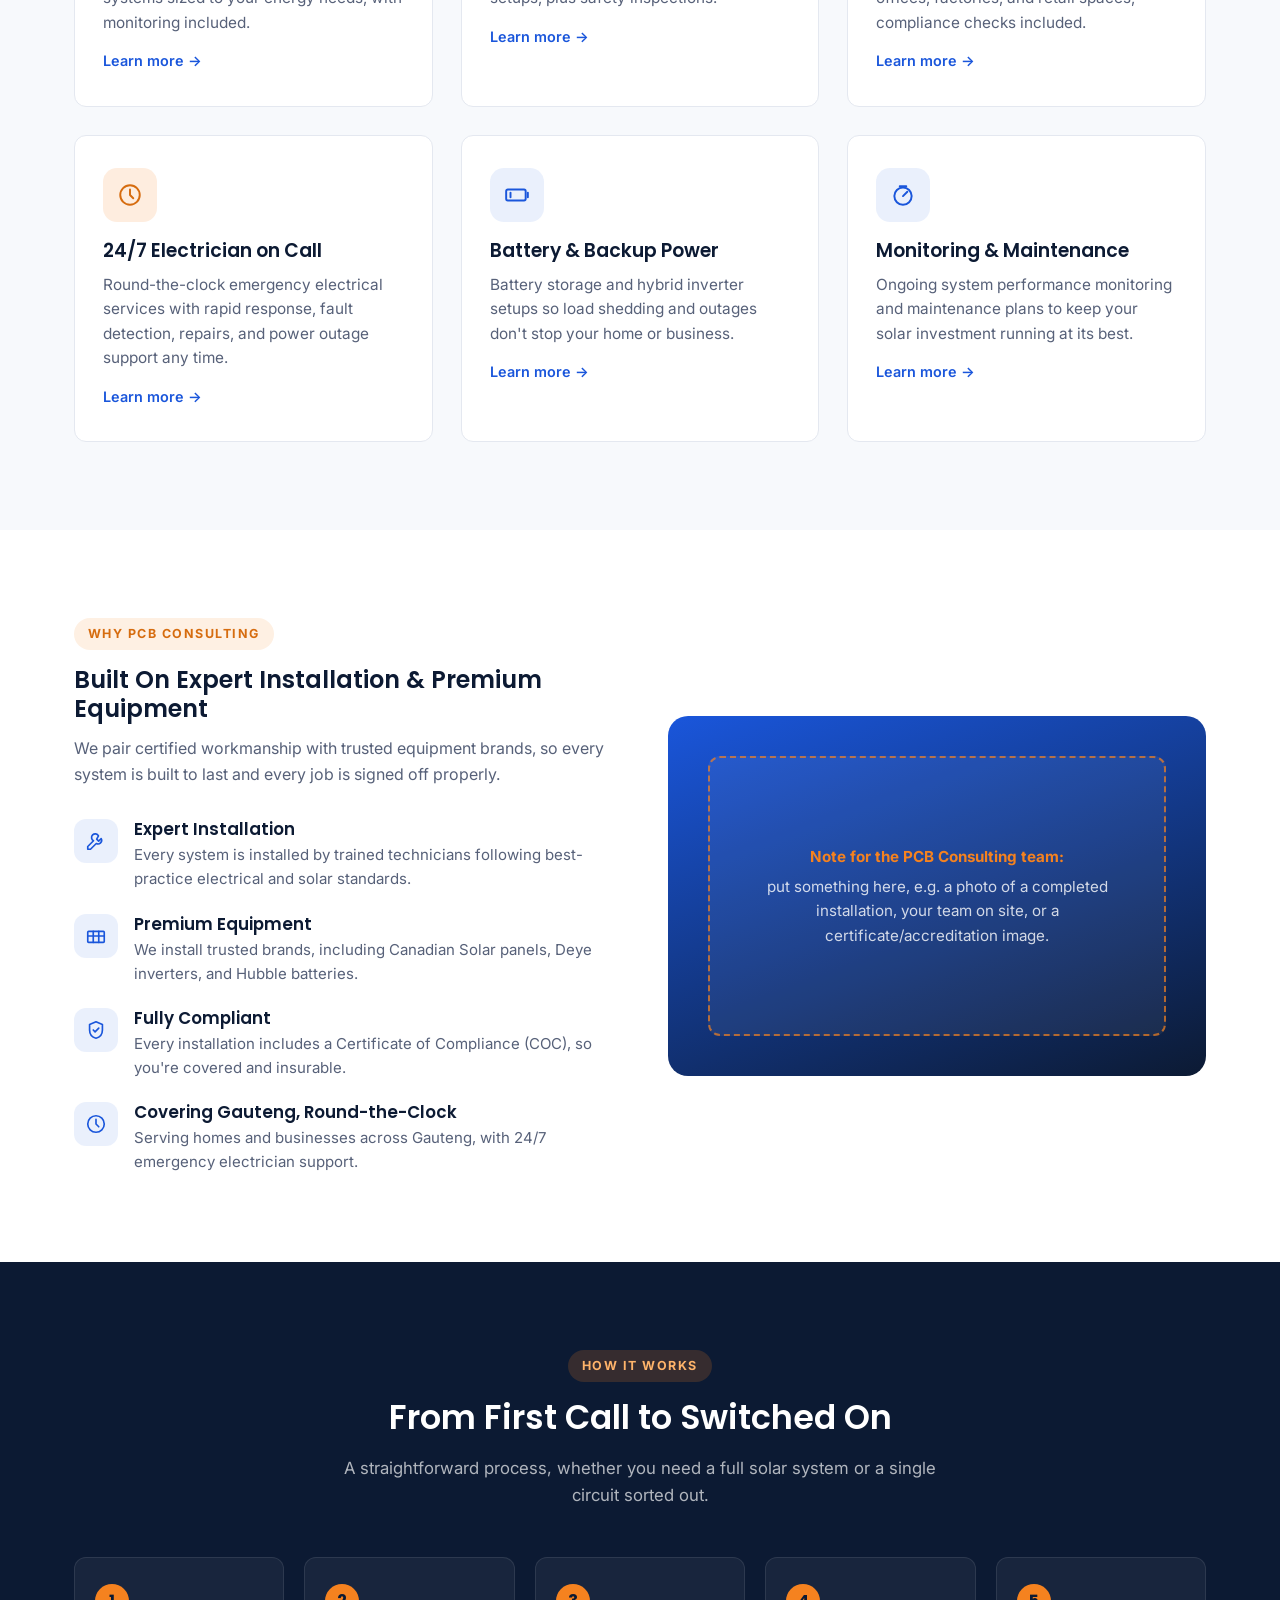
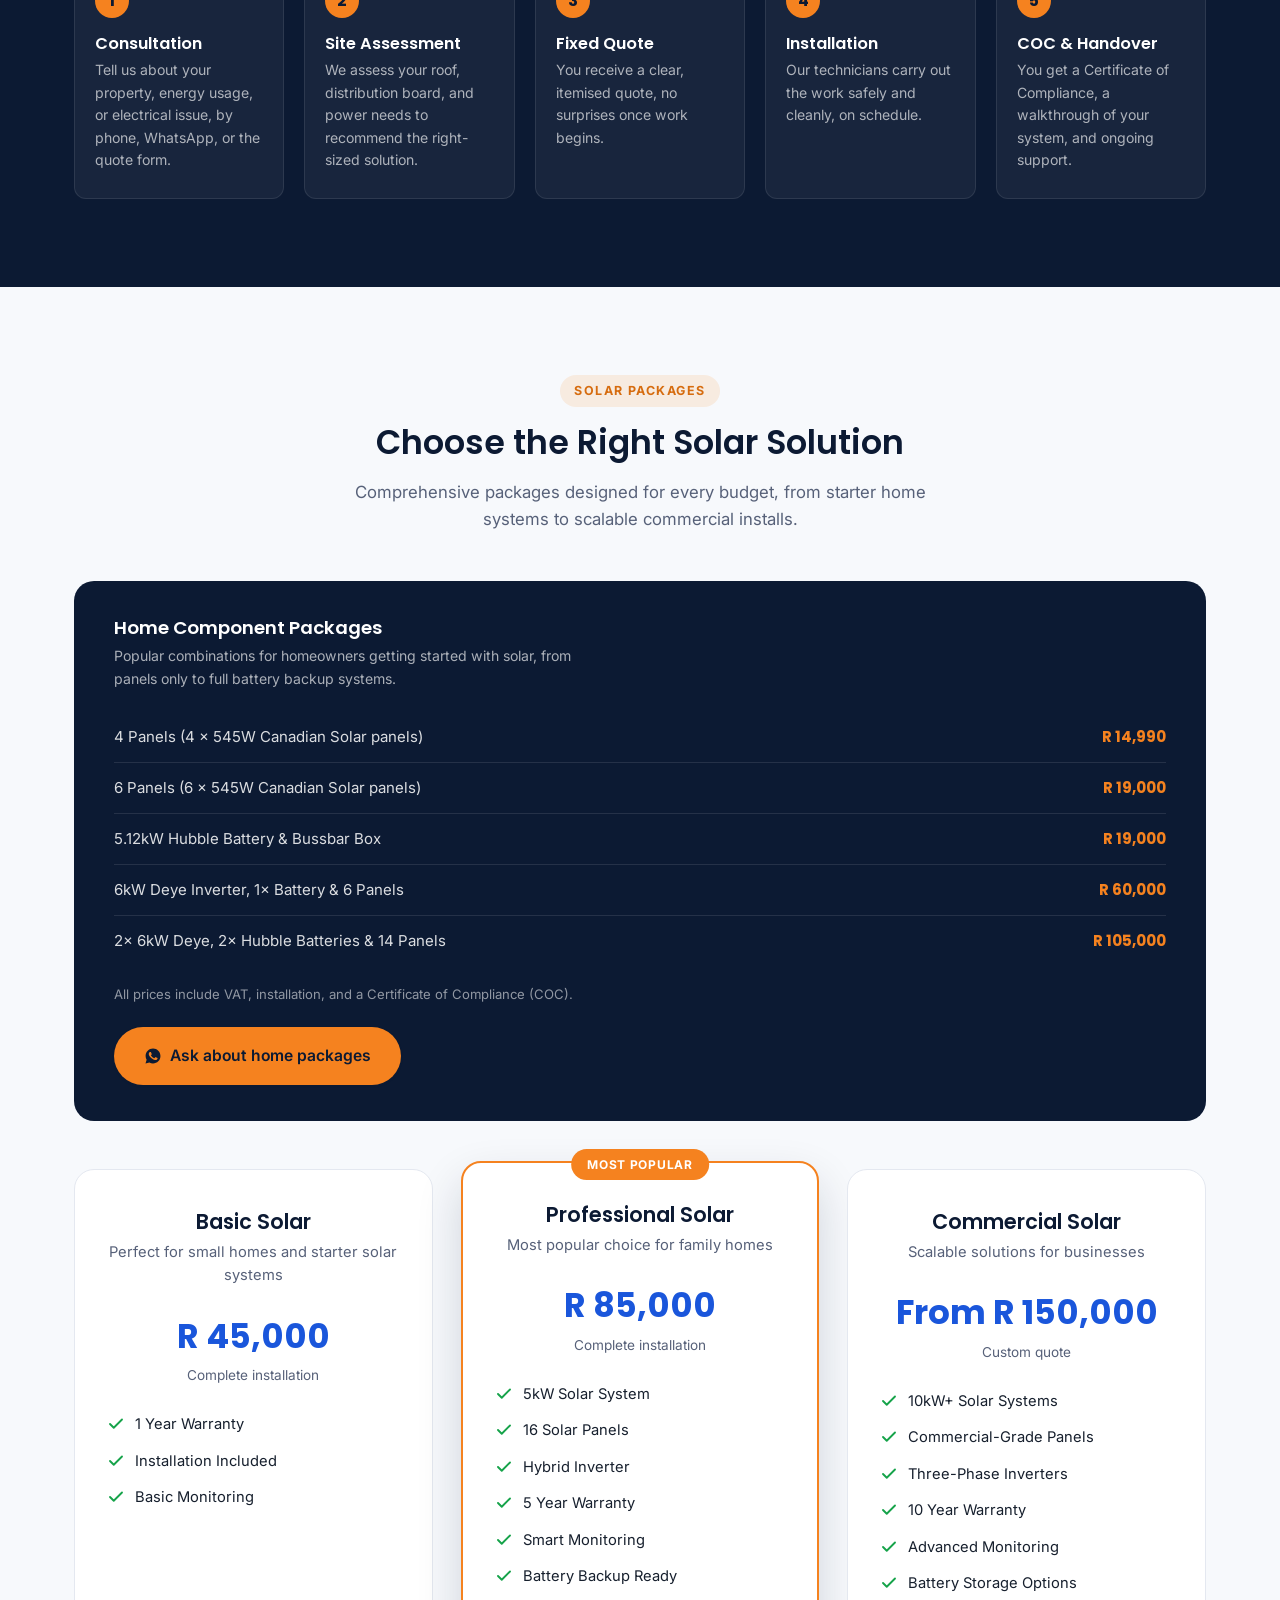
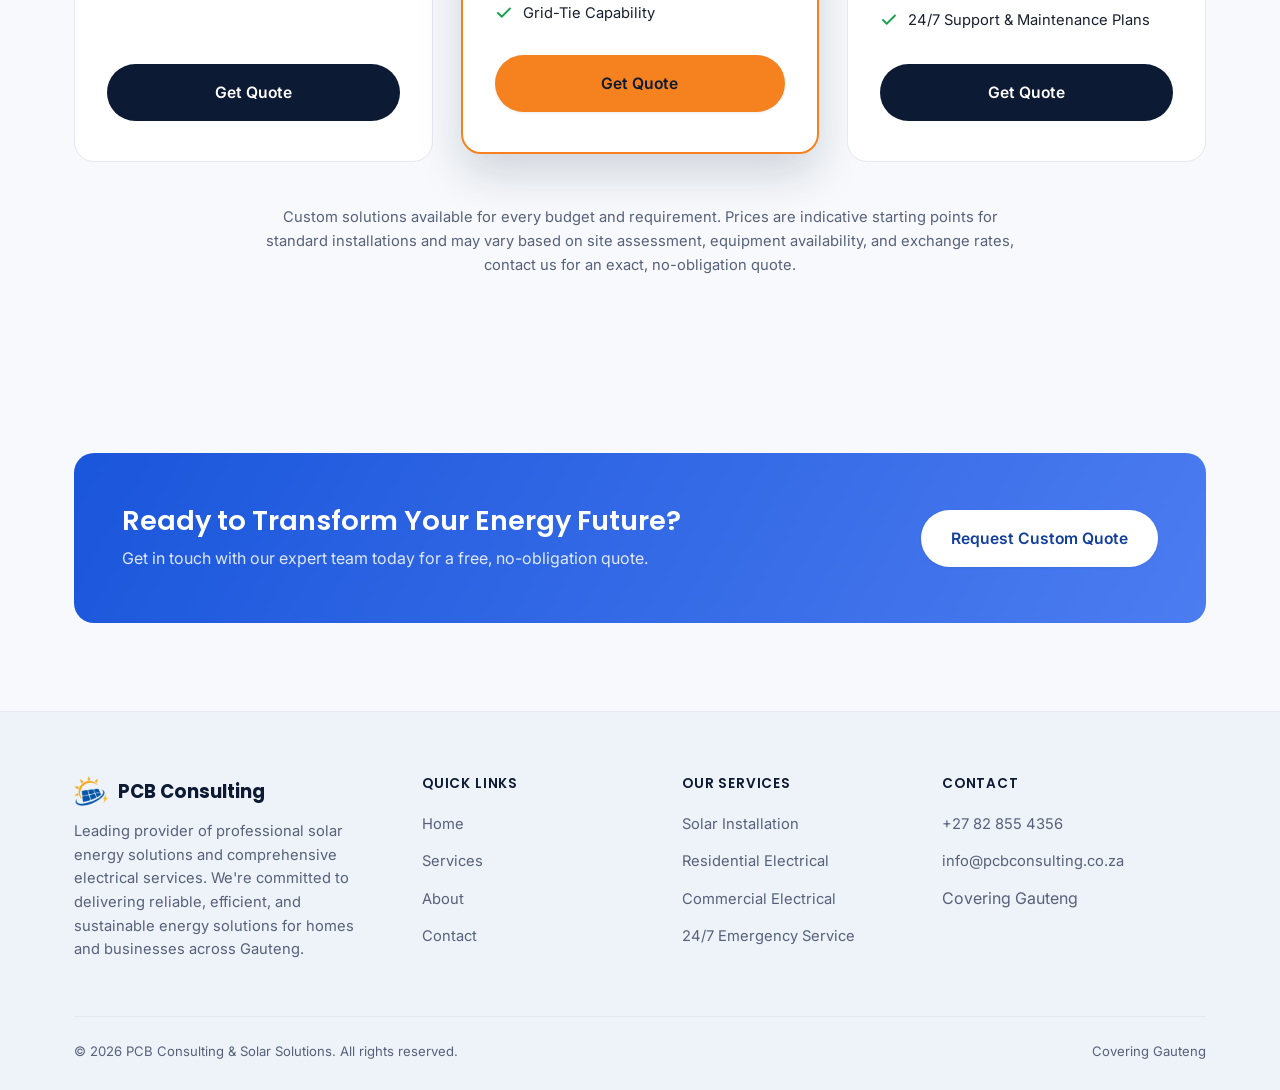
==== commit f4f51933: "Two-line hero headline; placeholder in place of equipment illustration - Home hero headline now span" ====
--- a/index.html
+++ b/index.html
@@ -47,9 +47,11 @@
 <!-- ===================== HERO ===================== -->
 <section class="hero">
   <div class="container hero-grid">
+    <div class="hero-head">
+      <span class="eyebrow" style="background:rgba(245,130,31,0.2); color:#ffb46a;">Solar &amp; Electrical, Done Right</span>
+      <h1>Reliable Solar &amp; Electrical Services<br> for <span>Gauteng</span> Homes &amp; Businesses</h1>
+    </div>
     <div class="hero-copy">
-      <span class="eyebrow" style="background:rgba(245,130,31,0.2); color:#ffb46a;">Solar &amp; Electrical, Done Right</span>
-      <h1>Reliable Solar &amp; Electrical Services for <span>Gauteng</span> Homes &amp; Businesses</h1>
       <p class="hero-lede">From full solar installations to everyday wiring and emergency callouts, PCB Consulting &amp; Solar Solutions keeps your power on, with certified installation, quality equipment, and a Certificate of Compliance on every job.</p>
       <div class="hero-ctas">
         <a href="contact.html" class="btn btn-primary">Schedule a Free Consultation</a>
@@ -287,23 +289,9 @@
       </div>
     </div>
     <div class="why-art" data-reveal>
-      <svg viewBox="0 0 380 360" fill="none" xmlns="http://www.w3.org/2000/svg" role="img" aria-label="Illustration of solar panel and battery equipment">
-        <rect x="30" y="40" width="220" height="140" rx="10" fill="#ffffff" fill-opacity="0.08"/>
-        <path d="M50 60h180v90H50z" fill="#1a56db"/>
-        <path d="M50 60h180M50 90h180M50 120h180M95 60v90M140 60v90M185 60v90" stroke="#0c1a33" stroke-width="1.5"/>
-        <rect x="60" y="200" width="90" height="60" rx="6" fill="#f5821f"/>
-        <rect x="72" y="212" width="66" height="10" rx="2" fill="#0c1a33" opacity="0.4"/>
-        <rect x="72" y="228" width="46" height="10" rx="2" fill="#0c1a33" opacity="0.4"/>
-        <rect x="170" y="190" width="130" height="80" rx="8" fill="#ffffff" fill-opacity="0.12"/>
-        <rect x="185" y="205" width="100" height="50" rx="4" fill="#0c1a33"/>
-        <circle cx="235" cy="230" r="14" fill="none" stroke="#f5821f" stroke-width="3"/>
-        <path d="M235 220v10l7 7" stroke="#f5821f" stroke-width="3" stroke-linecap="round"/>
-        <g stroke="#f5821f" stroke-width="3" stroke-linecap="round" opacity="0.7">
-          <line x1="300" y1="60" x2="330" y2="40"/>
-          <line x1="310" y1="80" x2="345" y2="80"/>
-          <line x1="300" y1="100" x2="330" y2="115"/>
-        </g>
-      </svg>
+      <div class="why-art-placeholder placeholder-note">
+        <strong>Note for the PCB Consulting team:</strong> put something here, e.g. a photo of a completed installation, your team on site, or a certificate/accreditation image.
+      </div>
     </div>
   </div>
 </section>
--- a/css/style.css
+++ b/css/style.css
@@ -276,10 +276,11 @@
   .hero-grid { grid-template-columns: 1fr; }
   .hero-art { order: -1; max-width: 360px; margin: 0 auto; }
 }
+.hero-head { grid-column: 1 / -1; margin-bottom: -20px; }
 .hero h1 {
   color: #fff;
-  font-size: clamp(2.2rem, 4.2vw, 3.4rem);
-  margin-bottom: 20px;
+  font-size: clamp(2rem, 3.6vw, 3rem);
+  margin-bottom: 0;
 }
 .hero h1 span { color: var(--color-accent); }
 .hero-lede {
@@ -419,6 +420,21 @@
   color: #fff;
 }
 .why-art svg { width: 100%; height: auto; }
+.why-art .why-art-placeholder {
+  min-height: 280px;
+  margin: 0;
+  display: flex;
+  align-items: center;
+  justify-content: center;
+  flex-direction: column;
+  text-align: center;
+  gap: 6px;
+  background: rgba(255, 255, 255, 0.06);
+  border: 2px dashed rgba(245, 130, 31, 0.7);
+  color: rgba(255, 255, 255, 0.8);
+  font-size: 0.95rem;
+}
+.why-art .why-art-placeholder strong { color: var(--color-accent); }
 
 .logo-showcase {
   background: var(--color-surface);
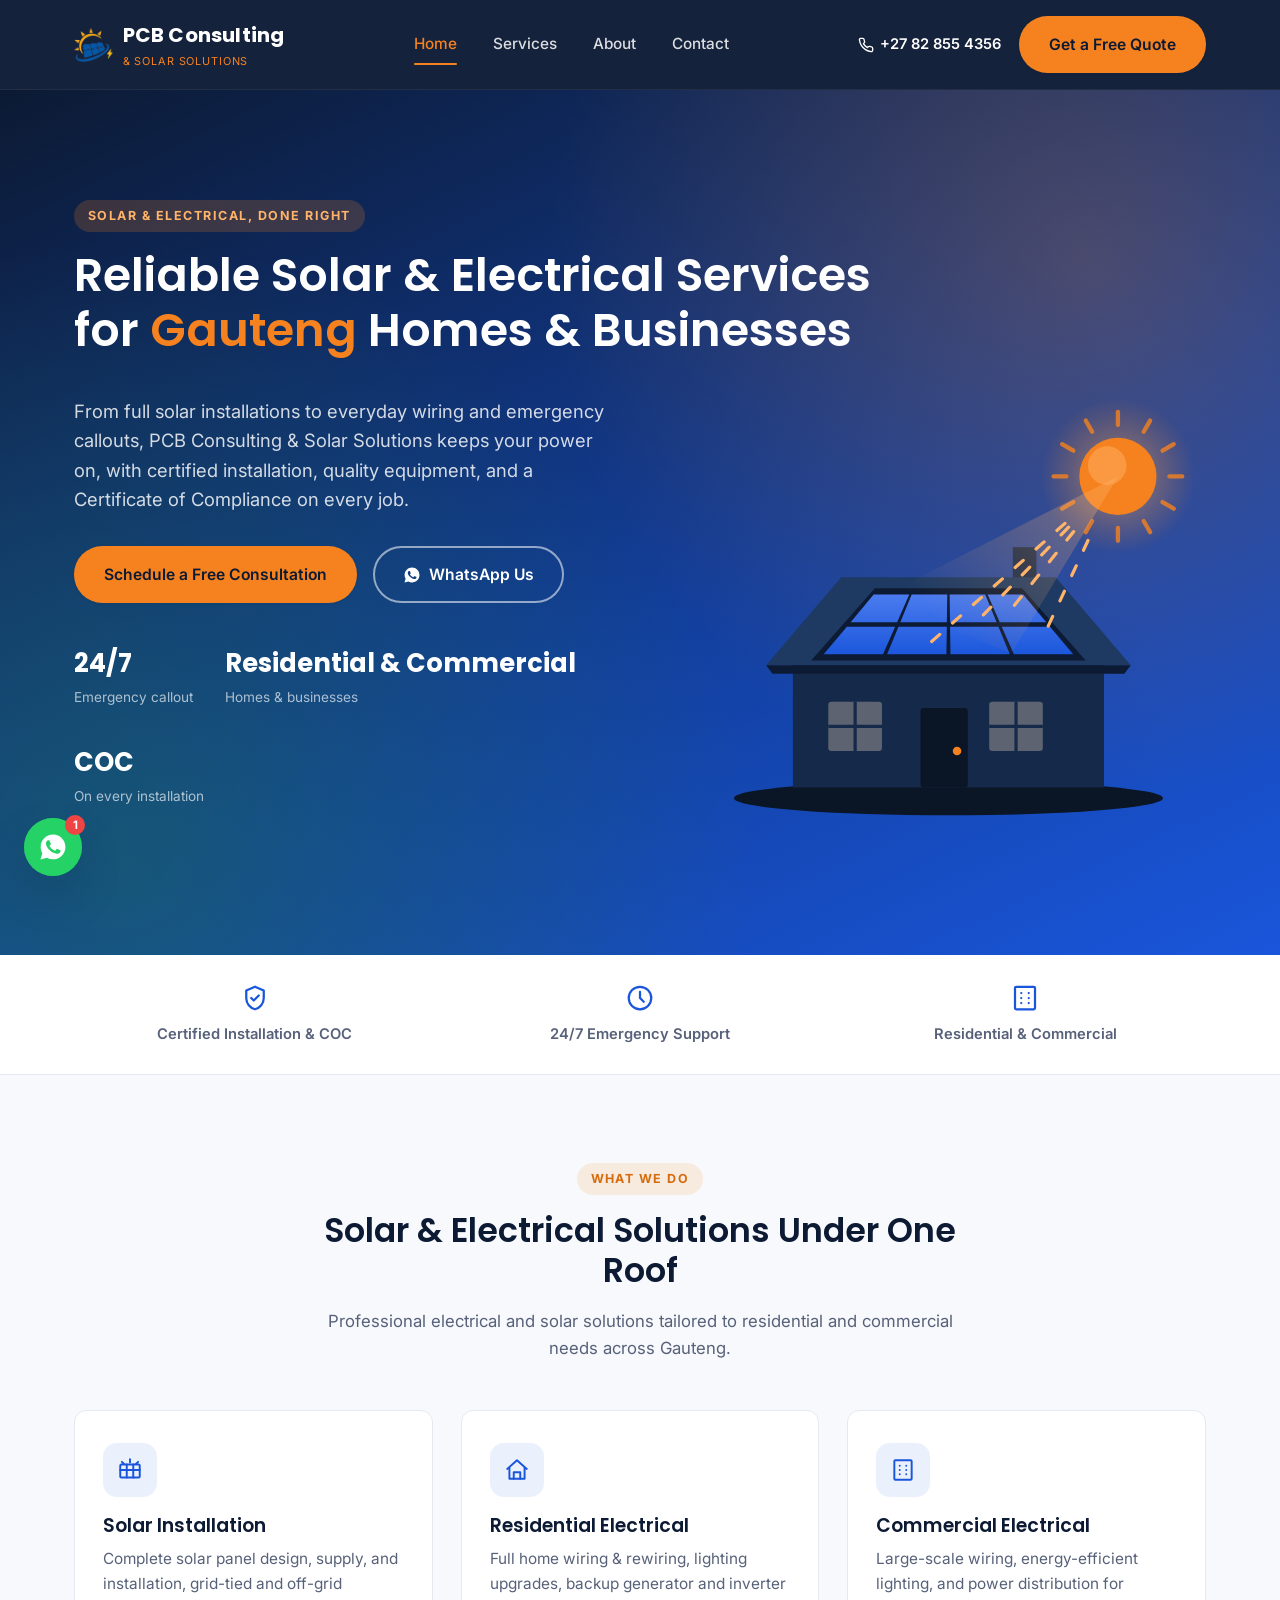
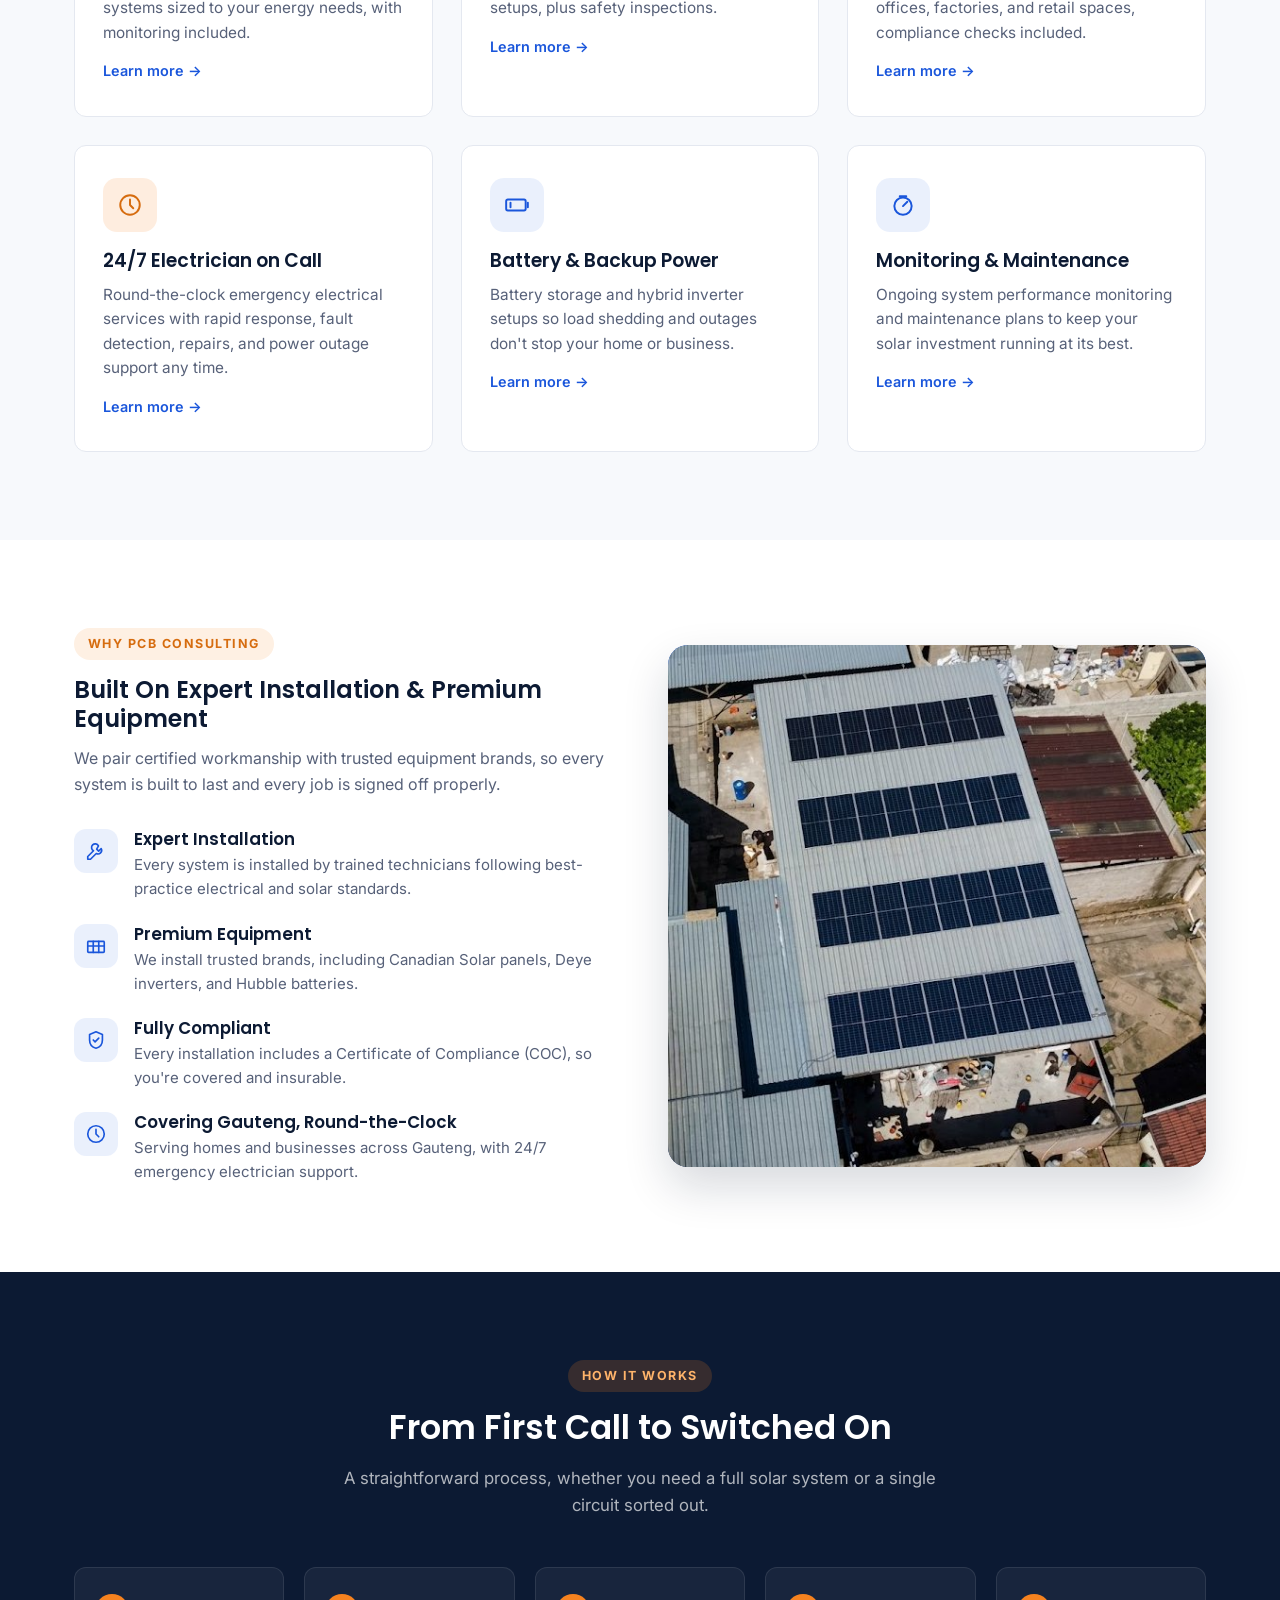
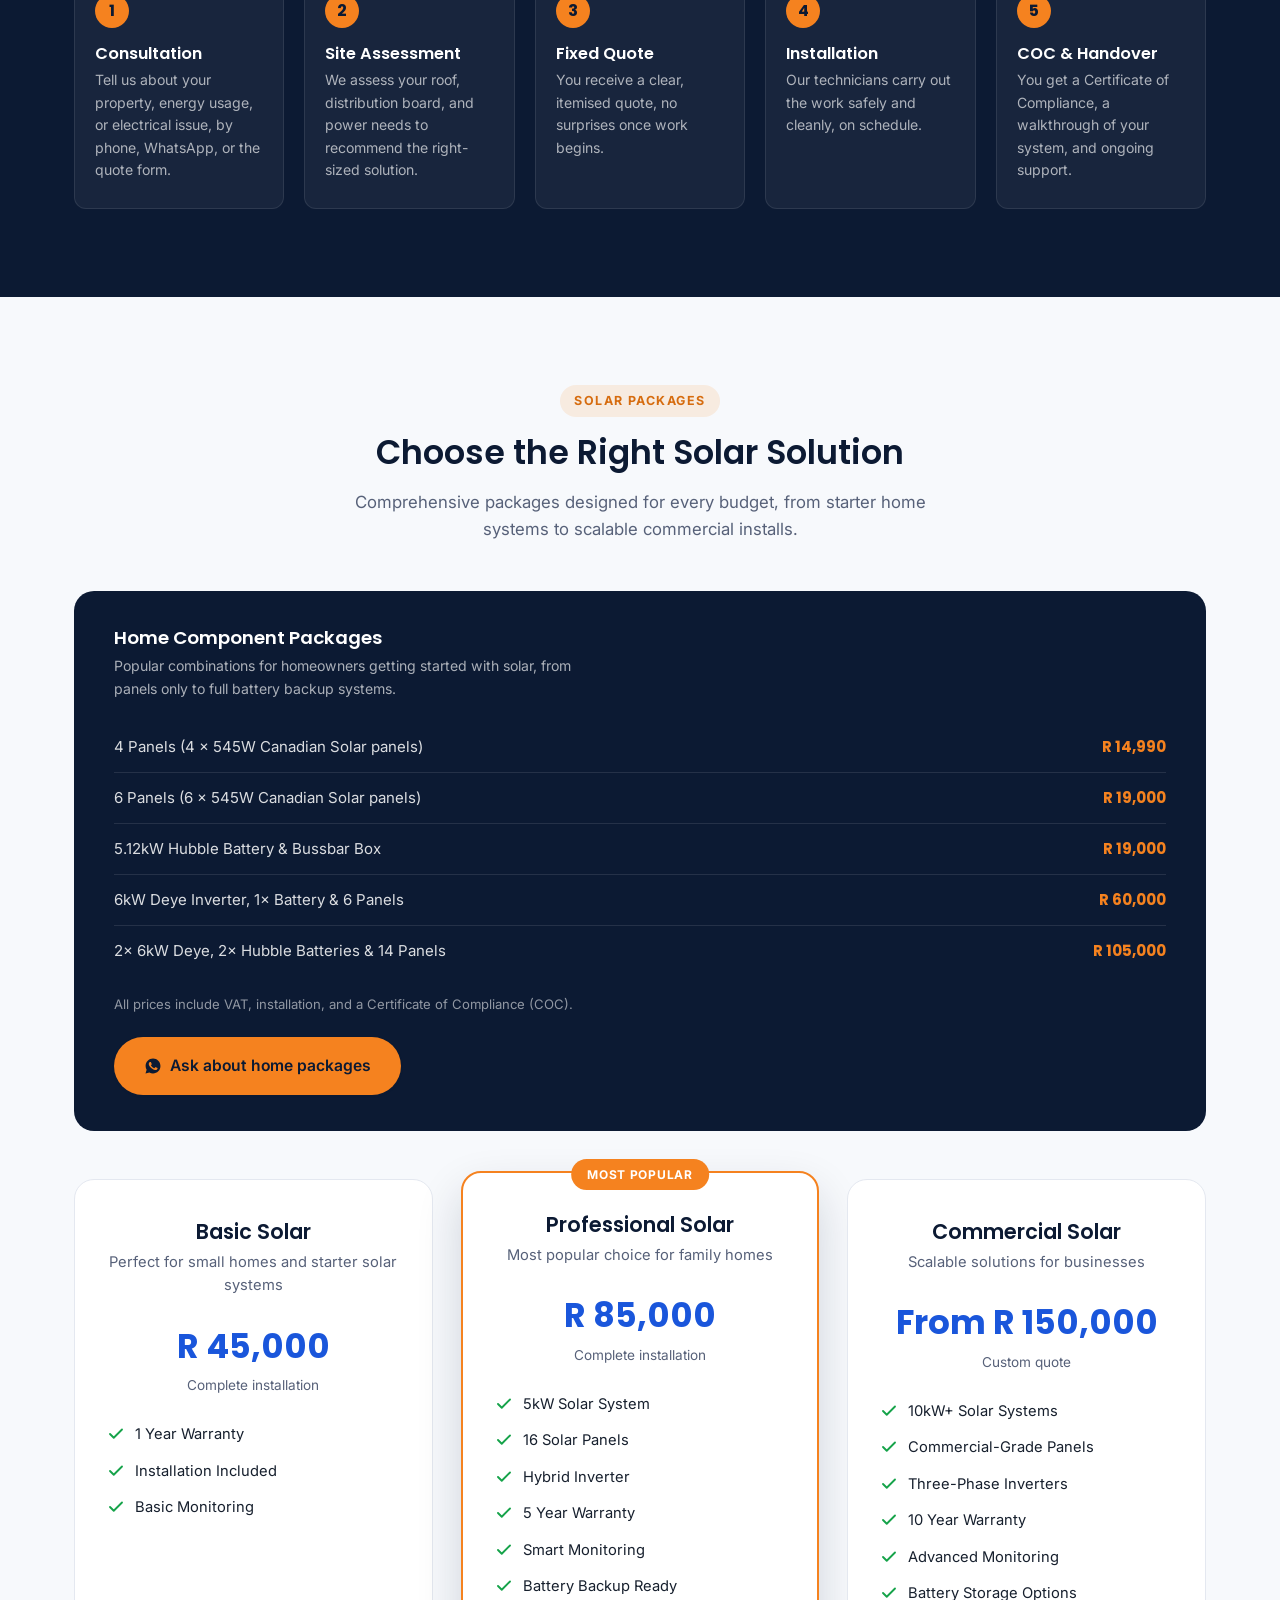
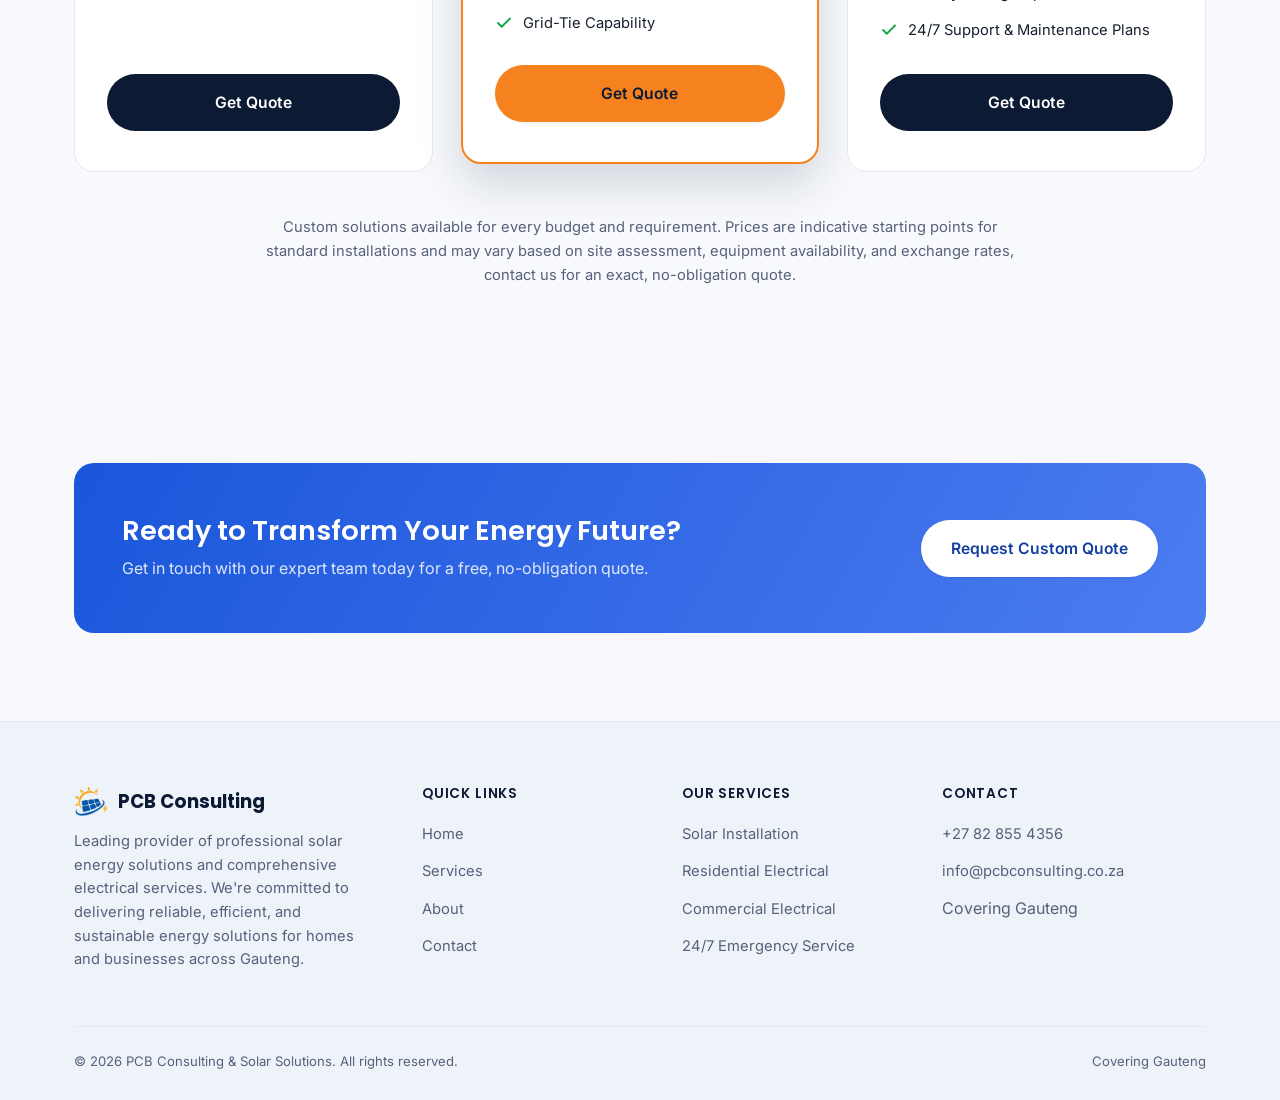
==== commit 58e0f898: "Add warehouse roof photo to the home page "Why PCB Consulting" panel Replaces the placeholder note w" ====
--- a/index.html
+++ b/index.html
@@ -288,10 +288,8 @@
         </div>
       </div>
     </div>
-    <div class="why-art" data-reveal>
-      <div class="why-art-placeholder placeholder-note">
-        <strong>Note for the PCB Consulting team:</strong> put something here, e.g. a photo of a completed installation, your team on site, or a certificate/accreditation image.
-      </div>
+    <div class="why-art why-art-photo" data-reveal>
+      <img src="assets/installs/warehouse-roof.jpg" alt="Aerial view of solar panel rows installed on a warehouse roof" width="570" height="553" loading="lazy">
     </div>
   </div>
 </section>
--- a/css/style.css
+++ b/css/style.css
@@ -276,7 +276,8 @@
   .hero-grid { grid-template-columns: 1fr; }
   .hero-art { order: -1; max-width: 360px; margin: 0 auto; }
 }
-.hero-head { grid-column: 1 / -1; margin-bottom: -20px; }
+.hero-head { grid-column: 1 / -1; margin-bottom: -10px; }
+.hero-copy { align-self: start; }
 .hero h1 {
   color: #fff;
   font-size: clamp(2rem, 3.6vw, 3rem);
@@ -420,21 +421,8 @@
   color: #fff;
 }
 .why-art svg { width: 100%; height: auto; }
-.why-art .why-art-placeholder {
-  min-height: 280px;
-  margin: 0;
-  display: flex;
-  align-items: center;
-  justify-content: center;
-  flex-direction: column;
-  text-align: center;
-  gap: 6px;
-  background: rgba(255, 255, 255, 0.06);
-  border: 2px dashed rgba(245, 130, 31, 0.7);
-  color: rgba(255, 255, 255, 0.8);
-  font-size: 0.95rem;
-}
-.why-art .why-art-placeholder strong { color: var(--color-accent); }
+.why-art-photo { padding: 0; overflow: hidden; box-shadow: var(--shadow-lg); }
+.why-art-photo img { display: block; width: 100%; height: auto; }
 
 .logo-showcase {
   background: var(--color-surface);
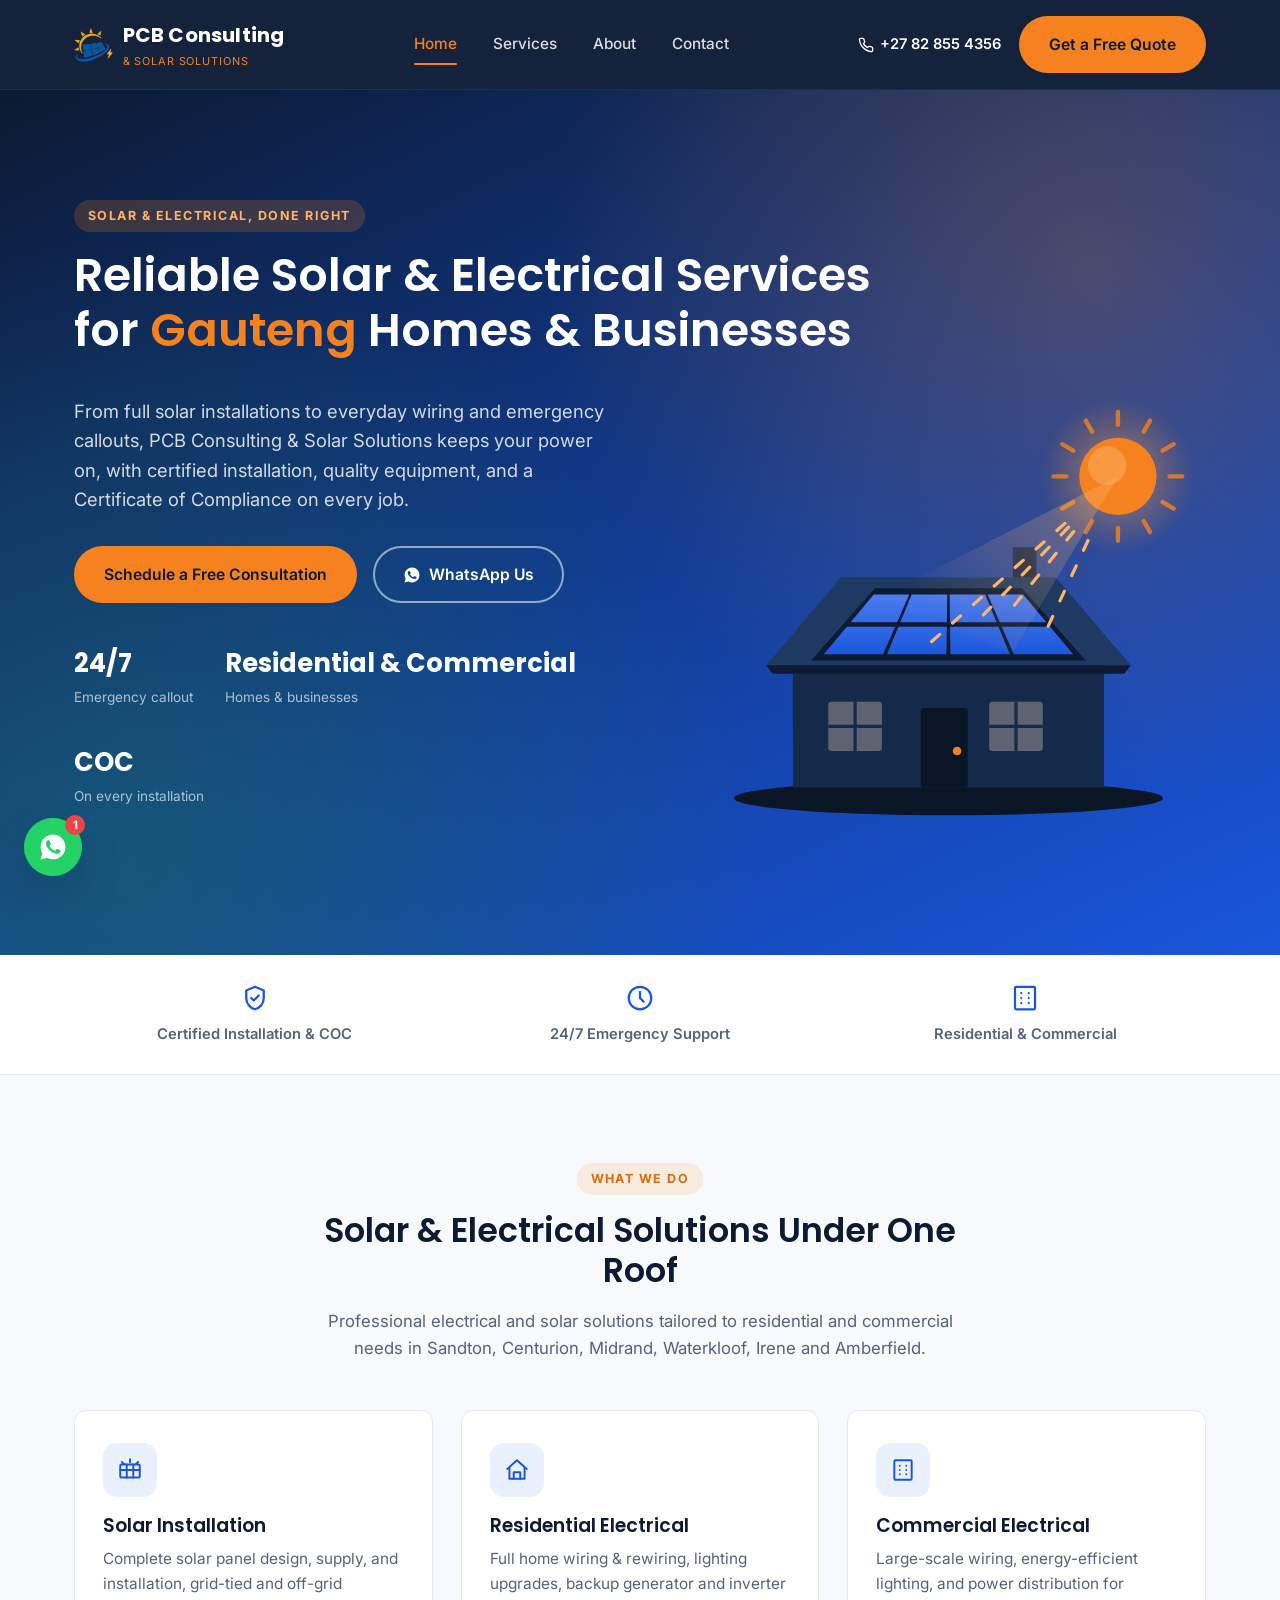
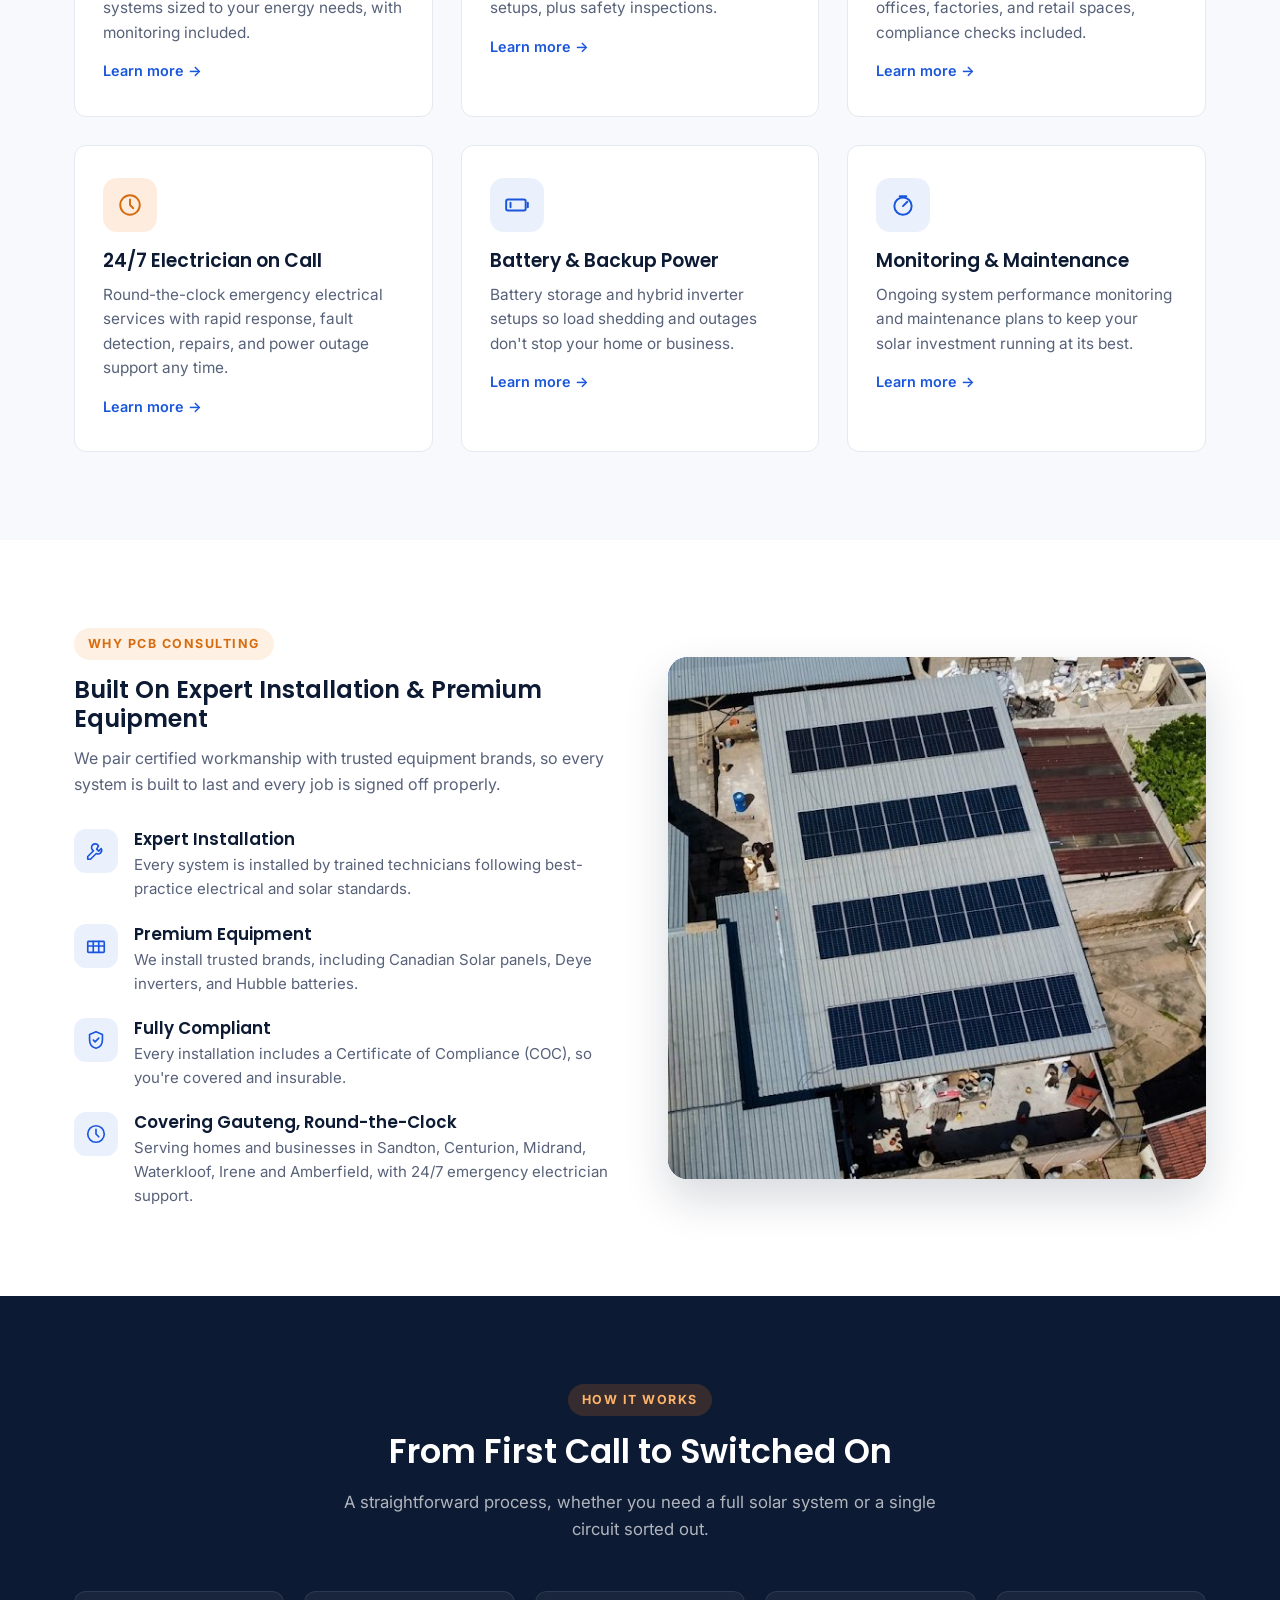
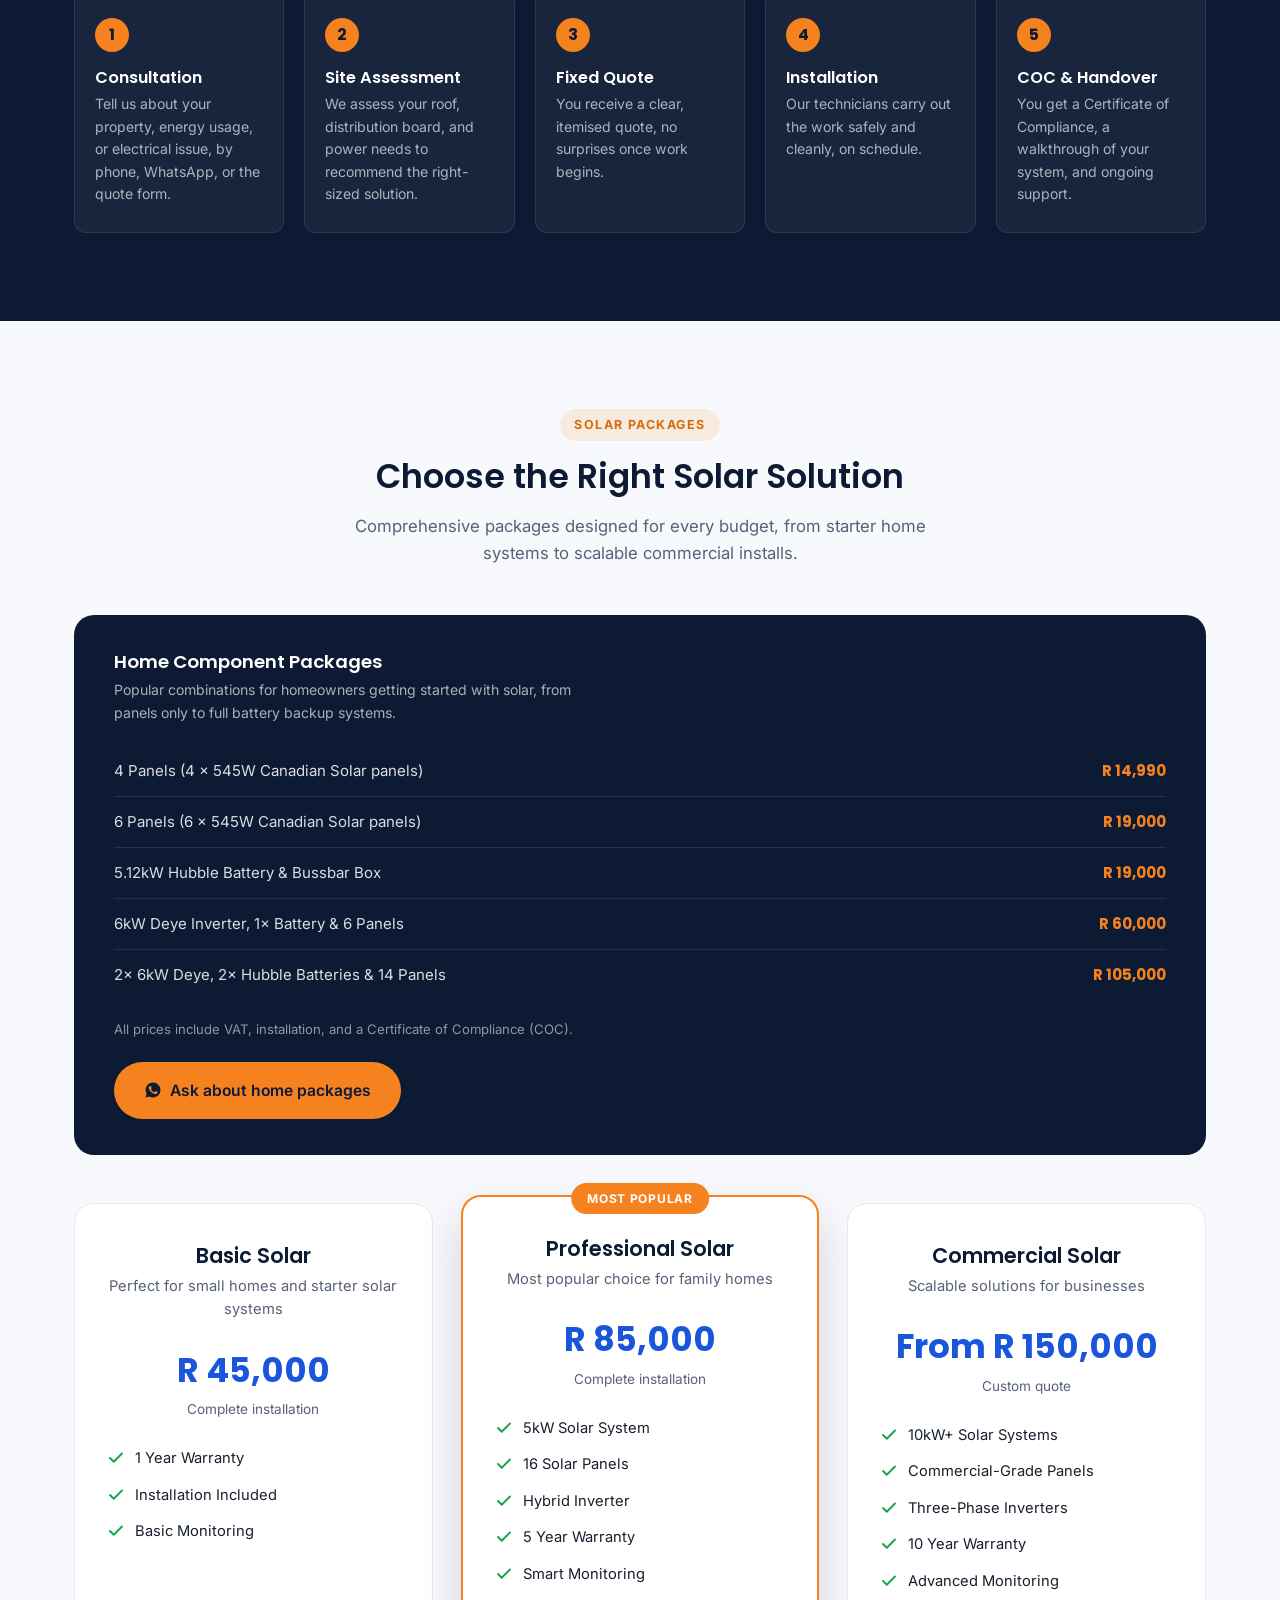
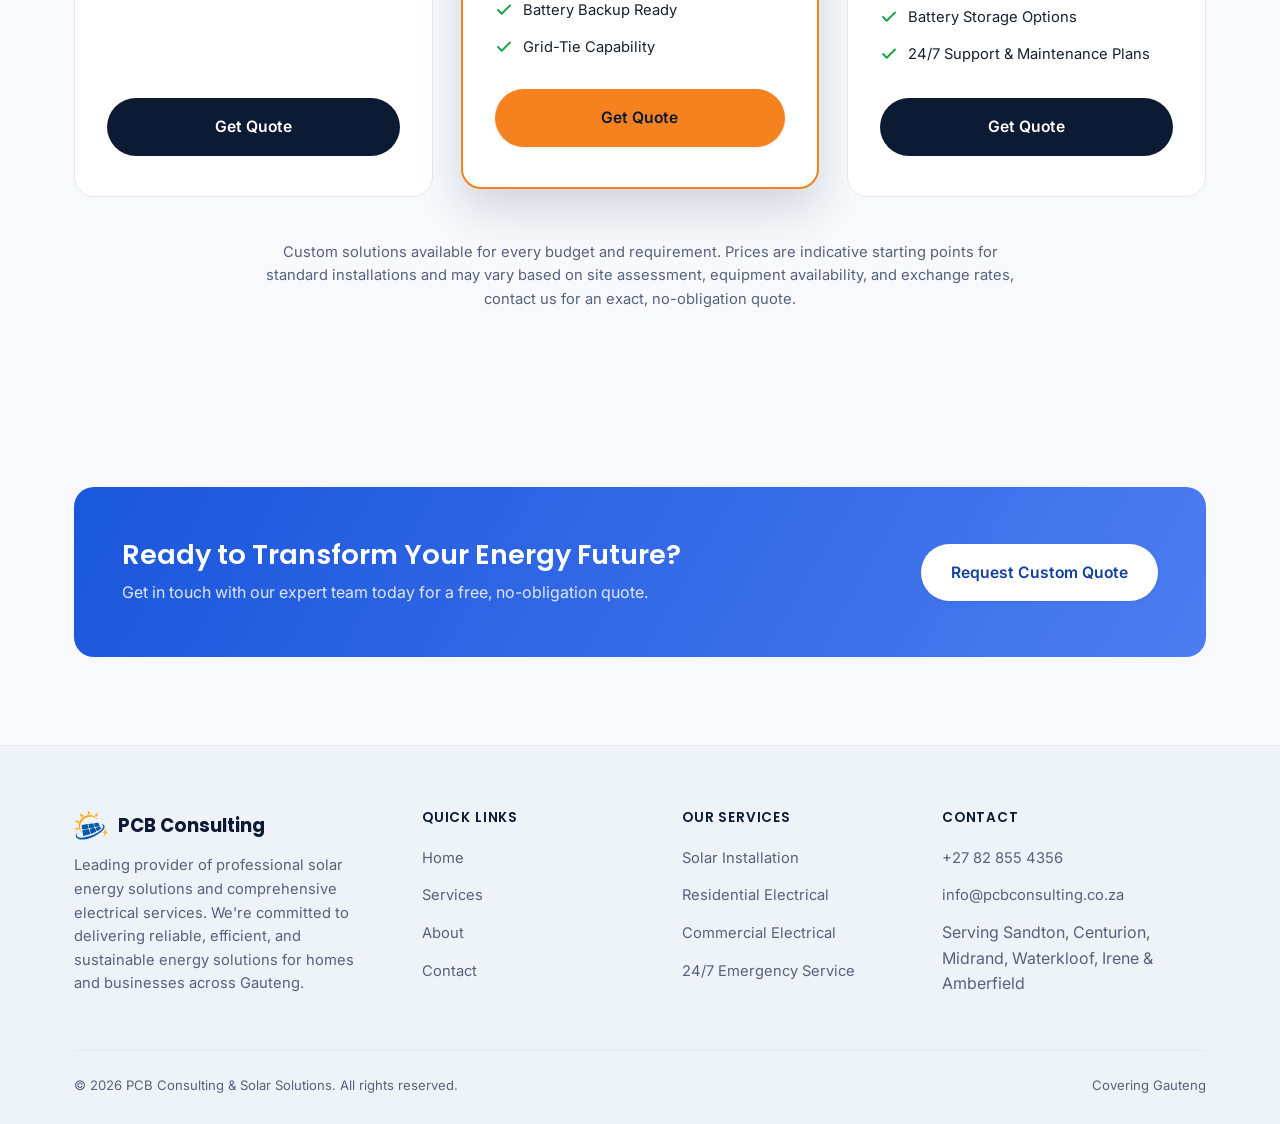
==== commit 547789ef: "SEO: sitemap, robots, canonical/OG tags, business schema, service areas - Add sitemap.xml and robots" ====
--- a/index.html
+++ b/index.html
@@ -4,12 +4,135 @@
 <meta charset="UTF-8">
 <meta name="viewport" content="width=device-width, initial-scale=1.0">
 <title>PCB Consulting &amp; Solar Solutions | Solar &amp; Electrical Installers, Gauteng</title>
-<meta name="description" content="PCB Consulting &amp; Solar Solutions provides residential and commercial solar installation, electrical wiring, and 24/7 emergency electrician services across Gauteng.">
-<link rel="icon" type="image/png" href="assets/favicon.png">
+<meta name="description" content="PCB Consulting &amp; Solar Solutions: solar installation, electrical work and 24/7 emergency electricians for homes and businesses in Sandton, Centurion, Midrand, Waterkloof, Irene and Amberfield.">
+<link rel="canonical" href="https://pcbconsulting.co.za/">
+<meta property="og:type" content="website">
+<meta property="og:site_name" content="PCB Consulting &amp; Solar Solutions">
+<meta property="og:locale" content="en_ZA">
+<meta property="og:title" content="PCB Consulting &amp; Solar Solutions | Solar &amp; Electrical Installers, Gauteng">
+<meta property="og:description" content="PCB Consulting &amp; Solar Solutions: solar installation, electrical work and 24/7 emergency electricians for homes and businesses in Sandton, Centurion, Midrand, Waterkloof, Irene and Amberfield.">
+<meta property="og:url" content="https://pcbconsulting.co.za/">
+<meta property="og:image" content="https://pcbconsulting.co.za/assets/og-image.jpg">
+<meta property="og:image:width" content="1200">
+<meta property="og:image:height" content="630">
+<meta property="og:image:alt" content="Solar panels on a roof, with the PCB Consulting &amp; Solar Solutions logo and phone number">
+<meta name="twitter:card" content="summary_large_image">
+<link rel="icon" type="image/png" sizes="96x96" href="assets/favicon.png">
+<link rel="apple-touch-icon" href="assets/apple-touch-icon.png">
 <link rel="preconnect" href="https://fonts.googleapis.com">
 <link rel="preconnect" href="https://fonts.gstatic.com" crossorigin>
 <link href="https://fonts.googleapis.com/css2?family=Poppins:wght@500;600;700&family=Inter:wght@400;500;600;700&display=swap" rel="stylesheet">
 <link rel="stylesheet" href="css/style.css">
+<script type="application/ld+json">
+{
+  "@context": "https://schema.org",
+  "@type": "Electrician",
+  "@id": "https://pcbconsulting.co.za/#business",
+  "name": "PCB Consulting & Solar Solutions",
+  "url": "https://pcbconsulting.co.za/",
+  "logo": "https://pcbconsulting.co.za/assets/logo-full.png",
+  "image": [
+    "https://pcbconsulting.co.za/assets/og-image.jpg",
+    "https://pcbconsulting.co.za/assets/installs/rooftop-panels.jpg",
+    "https://pcbconsulting.co.za/assets/installs/warehouse-roof.jpg"
+  ],
+  "description": "Residential and commercial solar installation, electrical services and 24/7 emergency electricians.",
+  "telephone": "+27828554356",
+  "email": "info@pcbconsulting.co.za",
+  "address": {
+    "@type": "PostalAddress",
+    "addressRegion": "Gauteng",
+    "addressCountry": "ZA"
+  },
+  "areaServed": [
+    {
+      "@type": "Place",
+      "name": "Sandton"
+    },
+    {
+      "@type": "Place",
+      "name": "Centurion"
+    },
+    {
+      "@type": "Place",
+      "name": "Midrand"
+    },
+    {
+      "@type": "Place",
+      "name": "Waterkloof"
+    },
+    {
+      "@type": "Place",
+      "name": "Irene"
+    },
+    {
+      "@type": "Place",
+      "name": "Amberfield"
+    }
+  ],
+  "openingHoursSpecification": [
+    {
+      "@type": "OpeningHoursSpecification",
+      "dayOfWeek": [
+        "Monday",
+        "Tuesday",
+        "Wednesday",
+        "Thursday",
+        "Friday"
+      ],
+      "opens": "07:00",
+      "closes": "18:00"
+    },
+    {
+      "@type": "OpeningHoursSpecification",
+      "dayOfWeek": "Saturday",
+      "opens": "08:00",
+      "closes": "16:00"
+    }
+  ],
+  "hasOfferCatalog": {
+    "@type": "OfferCatalog",
+    "name": "Solar and electrical services",
+    "itemListElement": [
+      {
+        "@type": "Offer",
+        "itemOffered": {
+          "@type": "Service",
+          "name": "Solar installation"
+        }
+      },
+      {
+        "@type": "Offer",
+        "itemOffered": {
+          "@type": "Service",
+          "name": "Residential electrical services"
+        }
+      },
+      {
+        "@type": "Offer",
+        "itemOffered": {
+          "@type": "Service",
+          "name": "Commercial electrical services"
+        }
+      },
+      {
+        "@type": "Offer",
+        "itemOffered": {
+          "@type": "Service",
+          "name": "24/7 emergency electrician"
+        }
+      },
+      {
+        "@type": "Offer",
+        "itemOffered": {
+          "@type": "Service",
+          "name": "Battery and backup power"
+        }
+      }
+    ]
+  }
+}
+</script>
 </head>
 <body>
 
@@ -187,7 +310,7 @@
     <div class="section-head" data-reveal>
       <span class="eyebrow">What We Do</span>
       <h2>Solar &amp; Electrical Solutions Under One Roof</h2>
-      <p>Professional electrical and solar solutions tailored to residential and commercial needs across Gauteng.</p>
+      <p>Professional electrical and solar solutions tailored to residential and commercial needs in Sandton, Centurion, Midrand, Waterkloof, Irene and Amberfield.</p>
     </div>
     <div class="grid-3">
       <div class="card" data-reveal>
@@ -283,7 +406,7 @@
           </div>
           <div>
             <h4>Covering Gauteng, Round-the-Clock</h4>
-            <p>Serving homes and businesses across Gauteng, with 24/7 emergency electrician support.</p>
+            <p>Serving homes and businesses in Sandton, Centurion, Midrand, Waterkloof, Irene and Amberfield, with 24/7 emergency electrician support.</p>
           </div>
         </div>
       </div>
@@ -466,7 +589,7 @@
         <ul>
           <li><a href="tel:+27828554356">+27 82 855 4356</a></li>
           <li><a href="mailto:info@pcbconsulting.co.za">info@pcbconsulting.co.za</a></li>
-          <li>Covering Gauteng</li>
+          <li>Serving Sandton, Centurion, Midrand, Waterkloof, Irene &amp; Amberfield</li>
         </ul>
       </div>
     </div>
